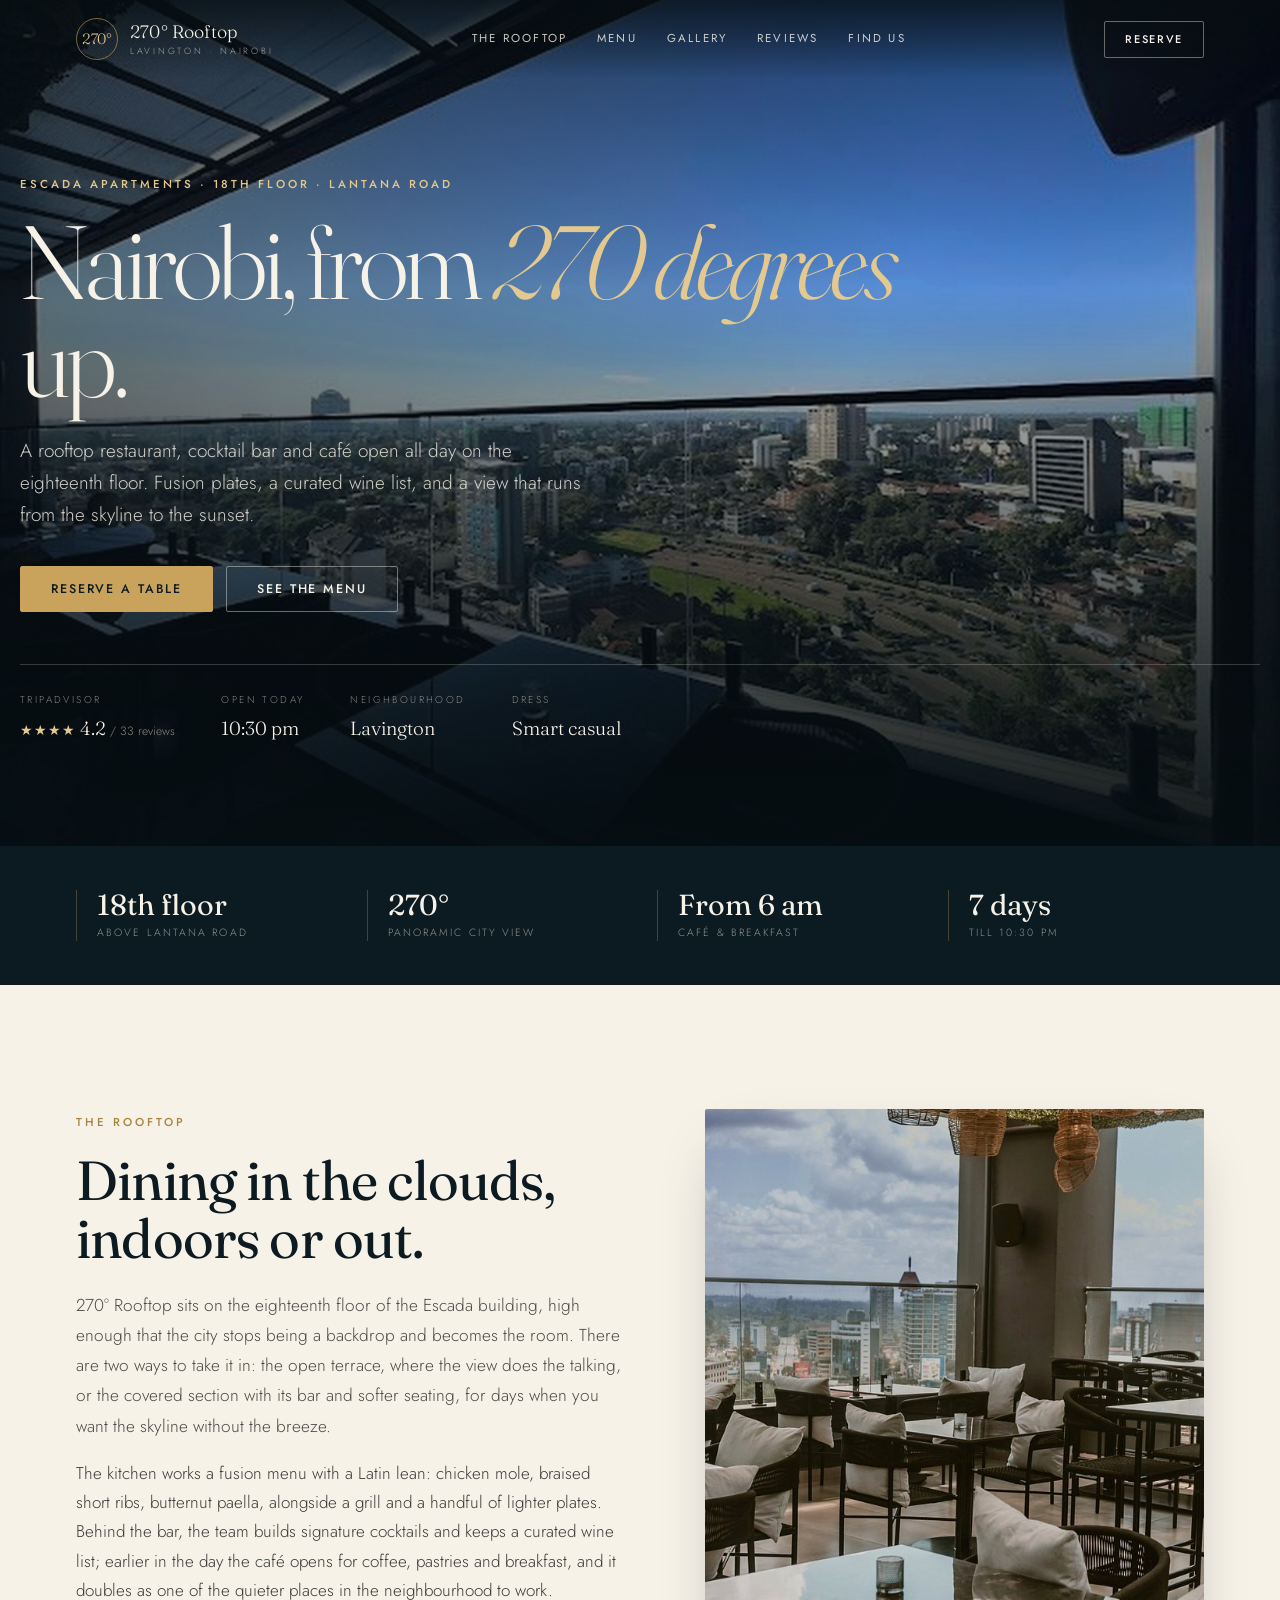
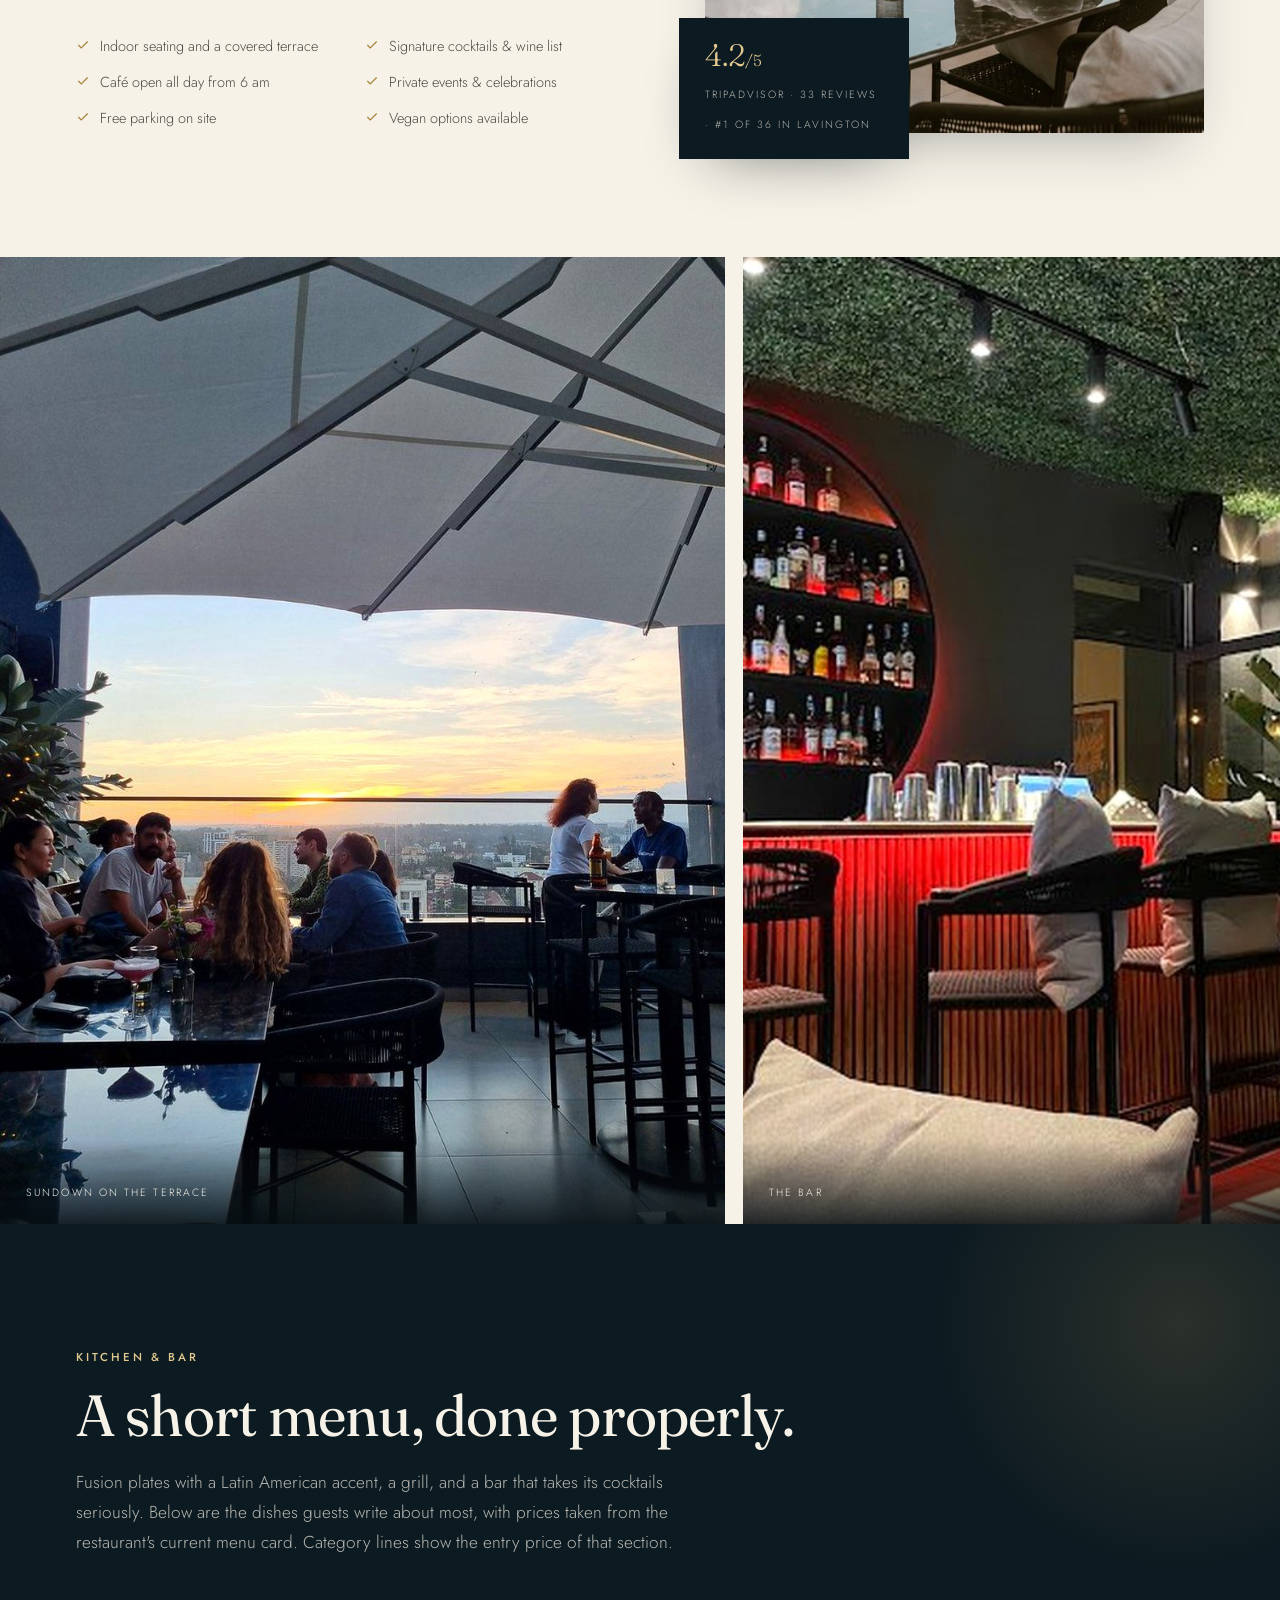
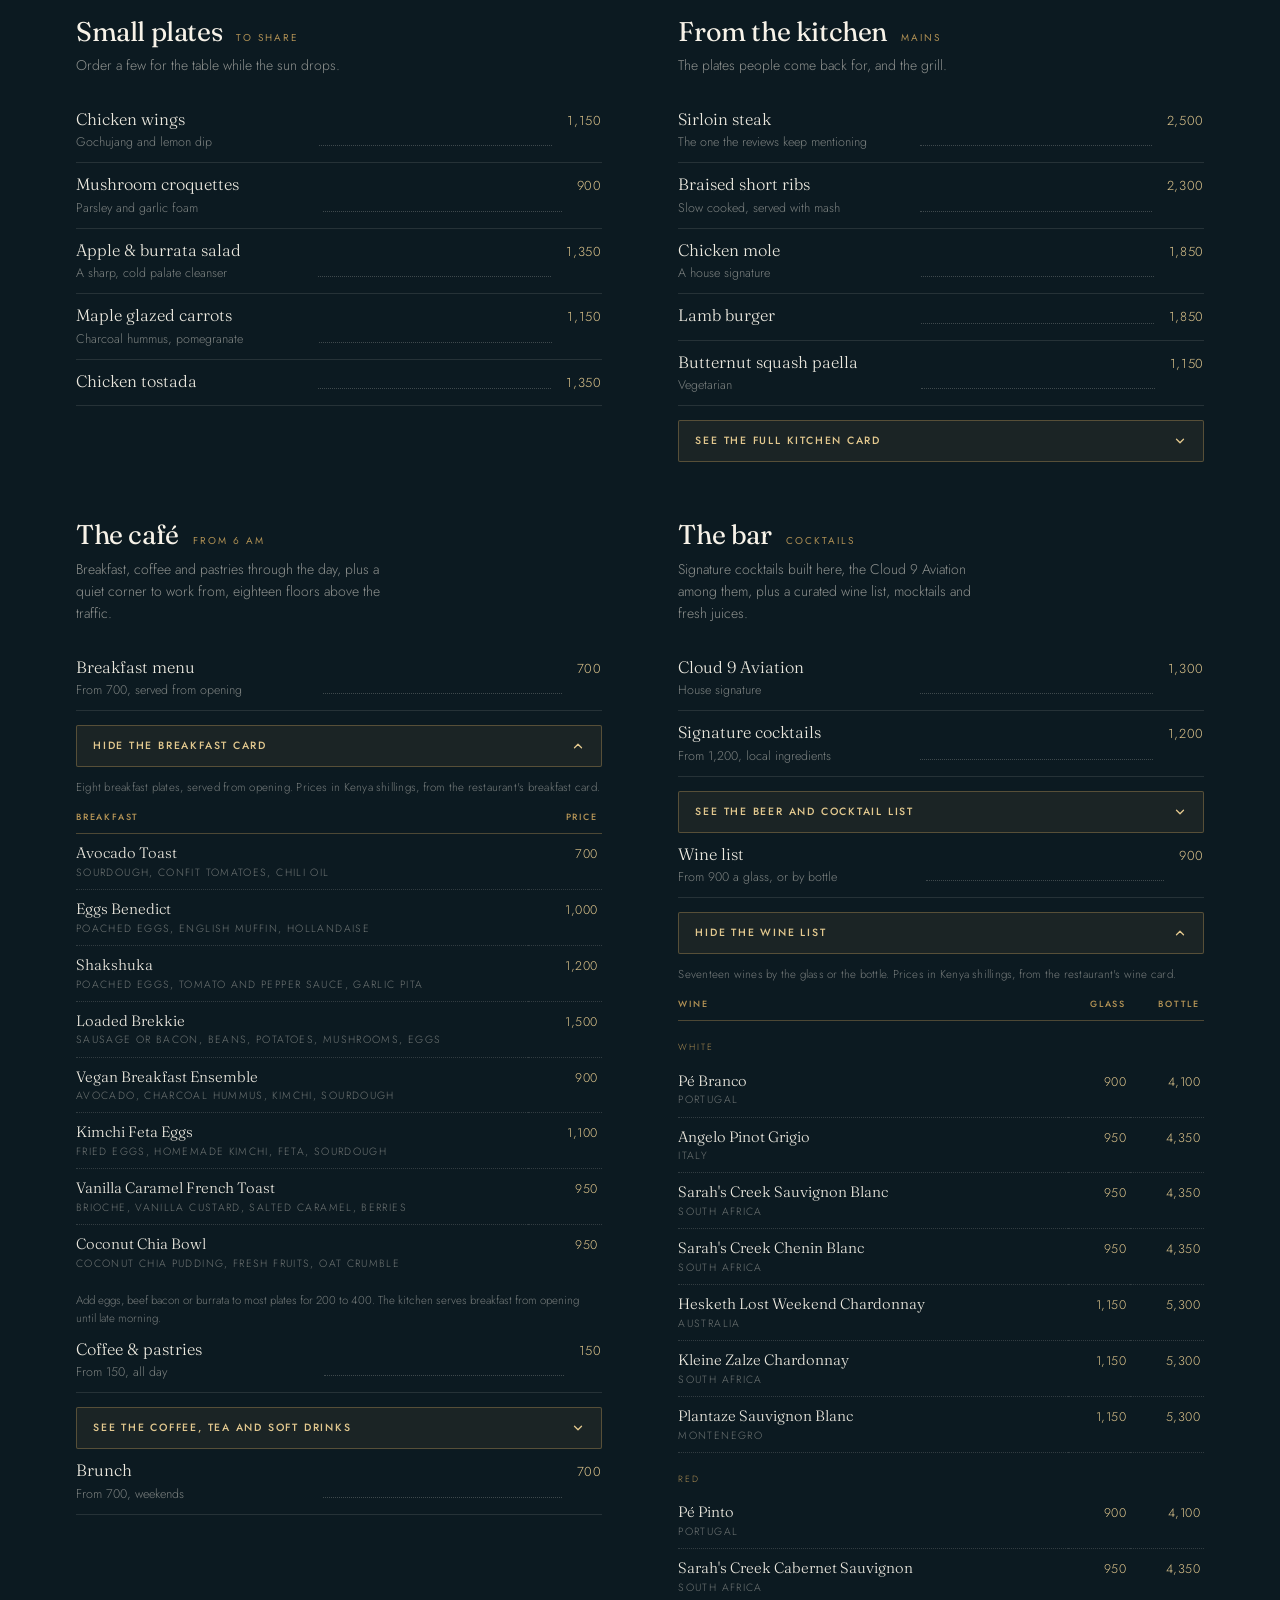
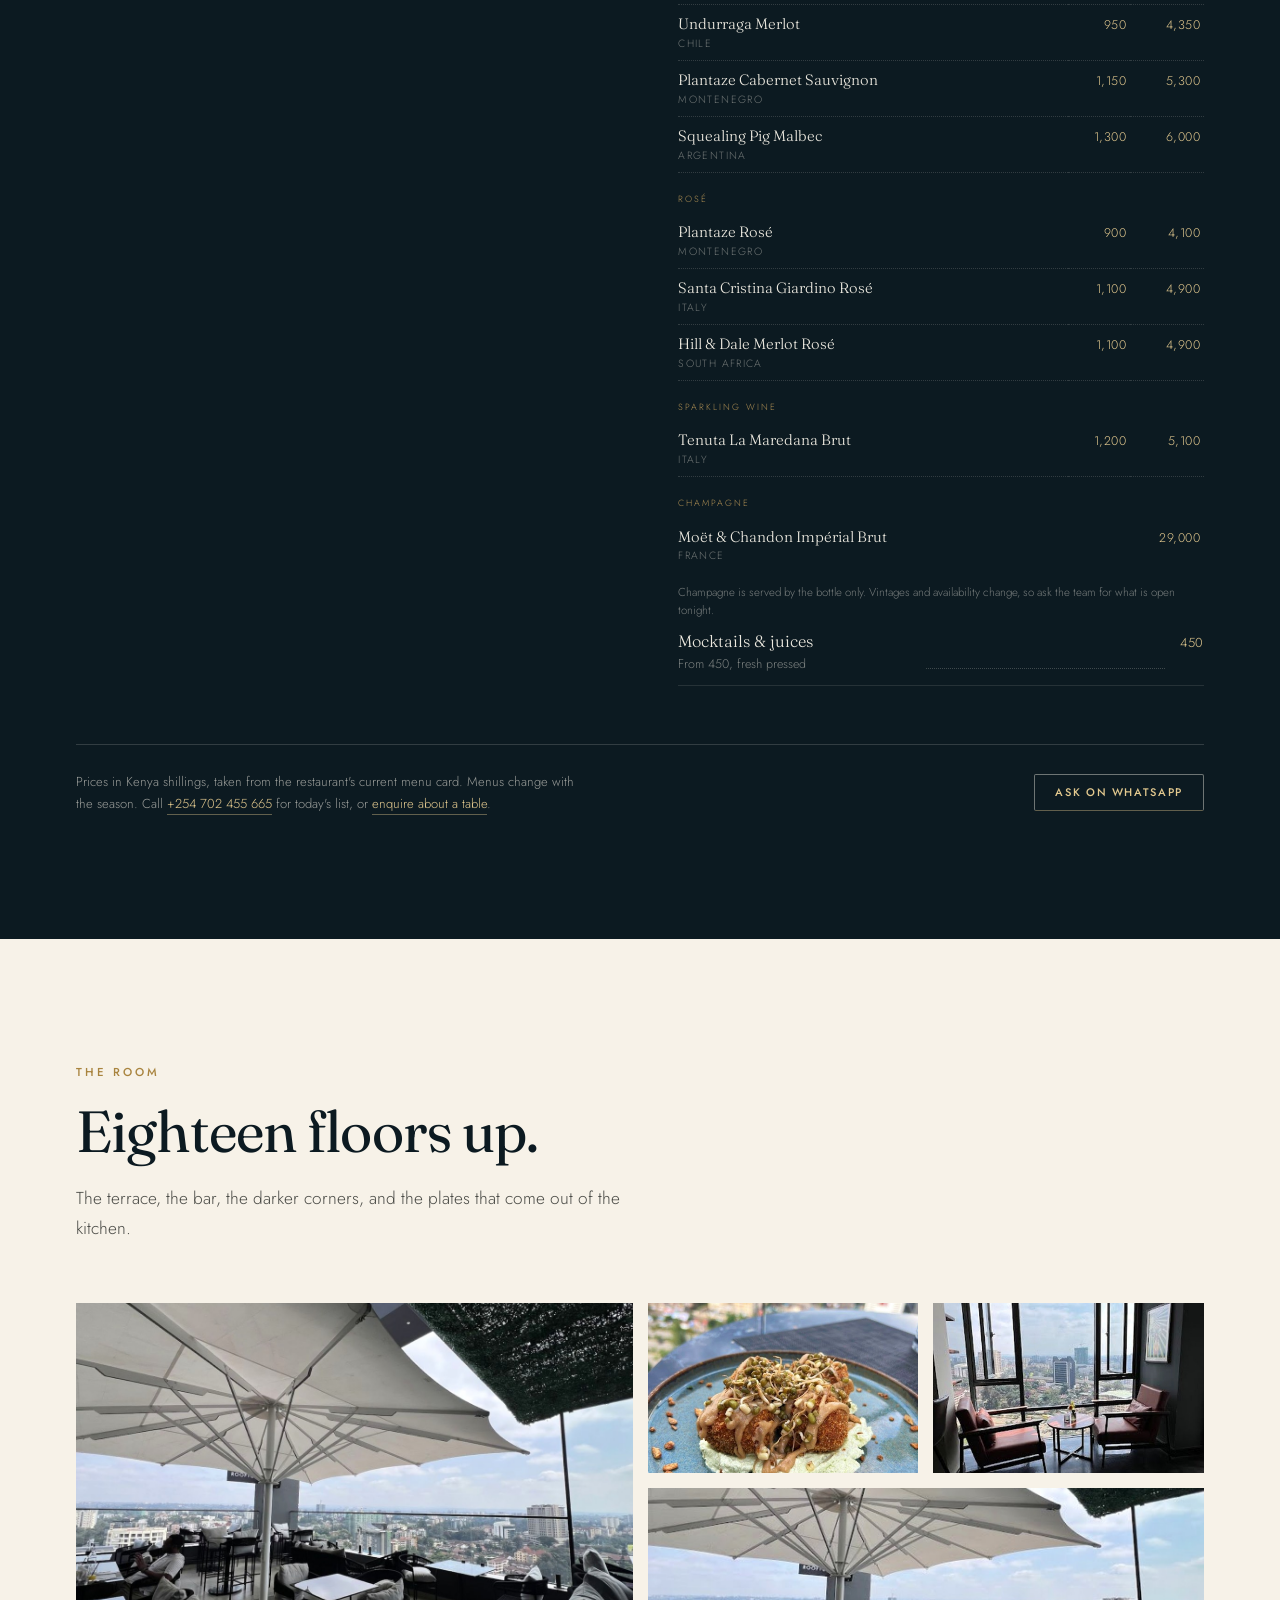
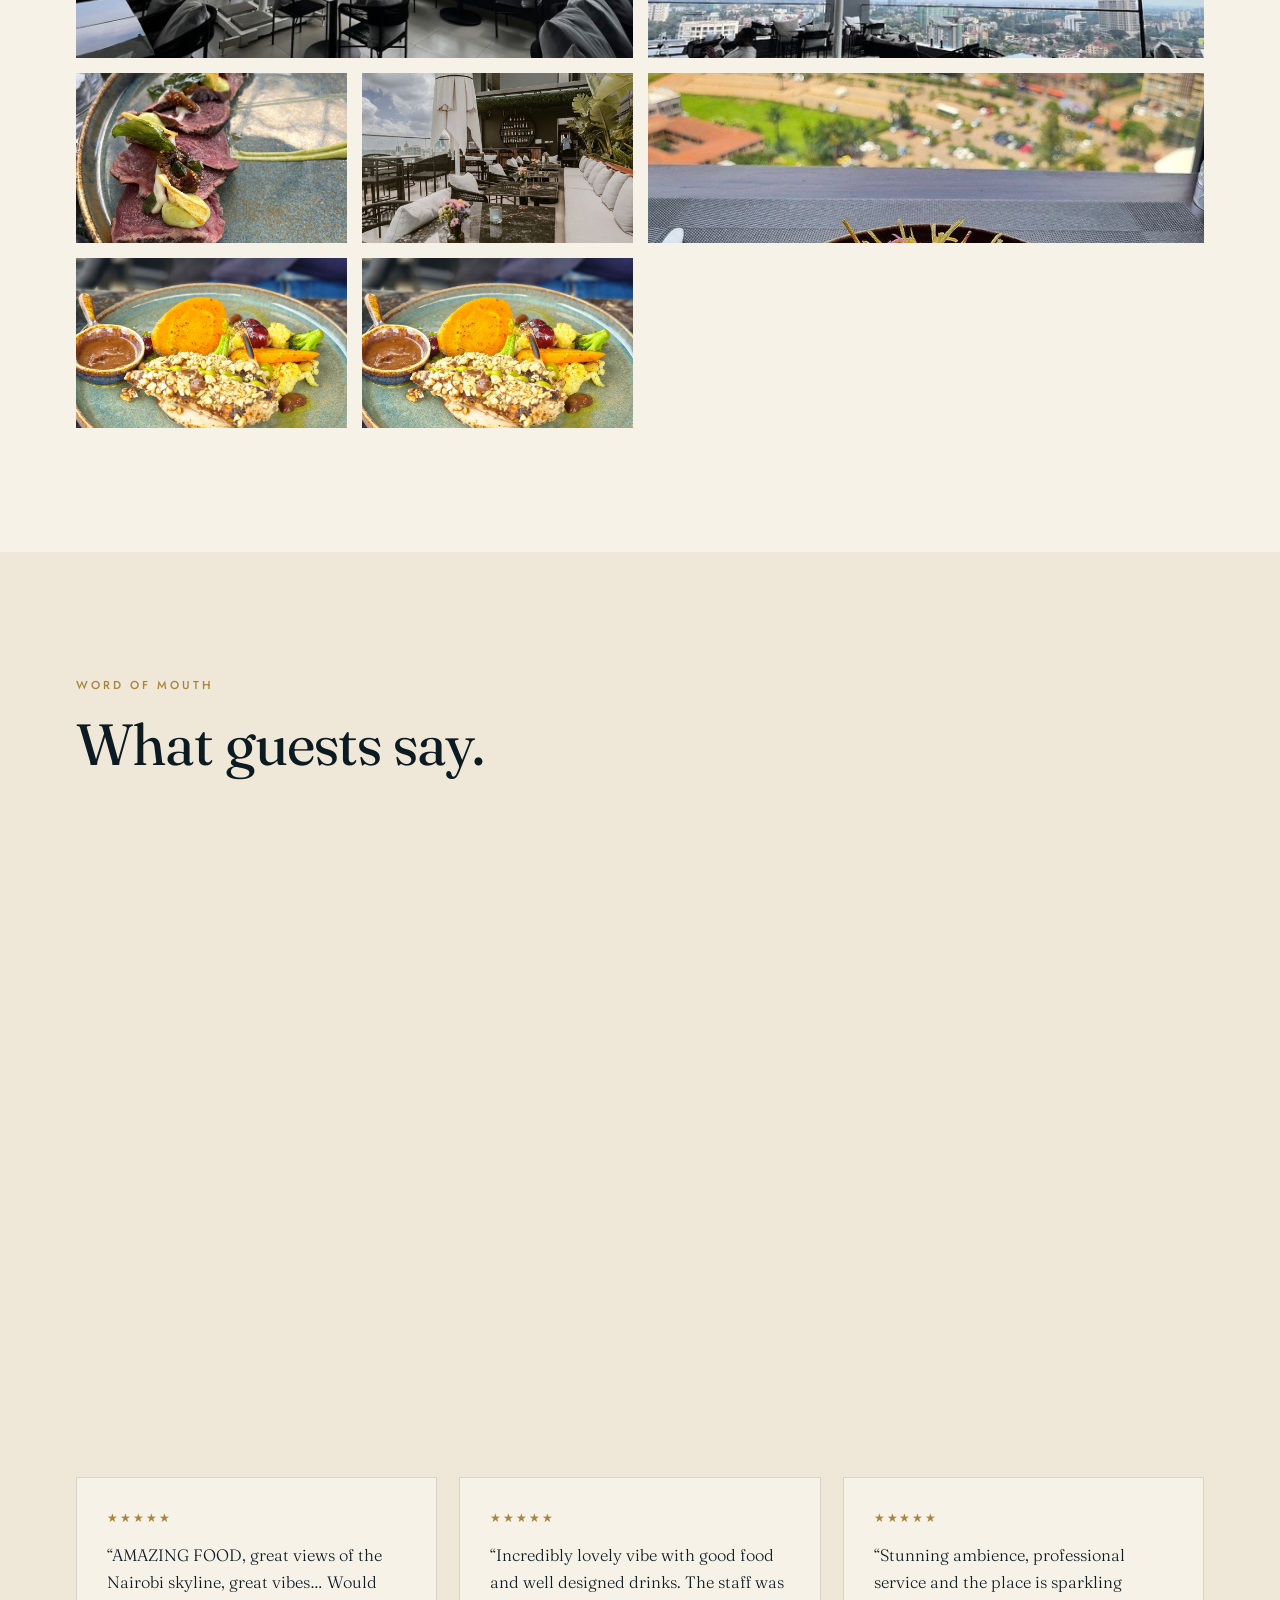
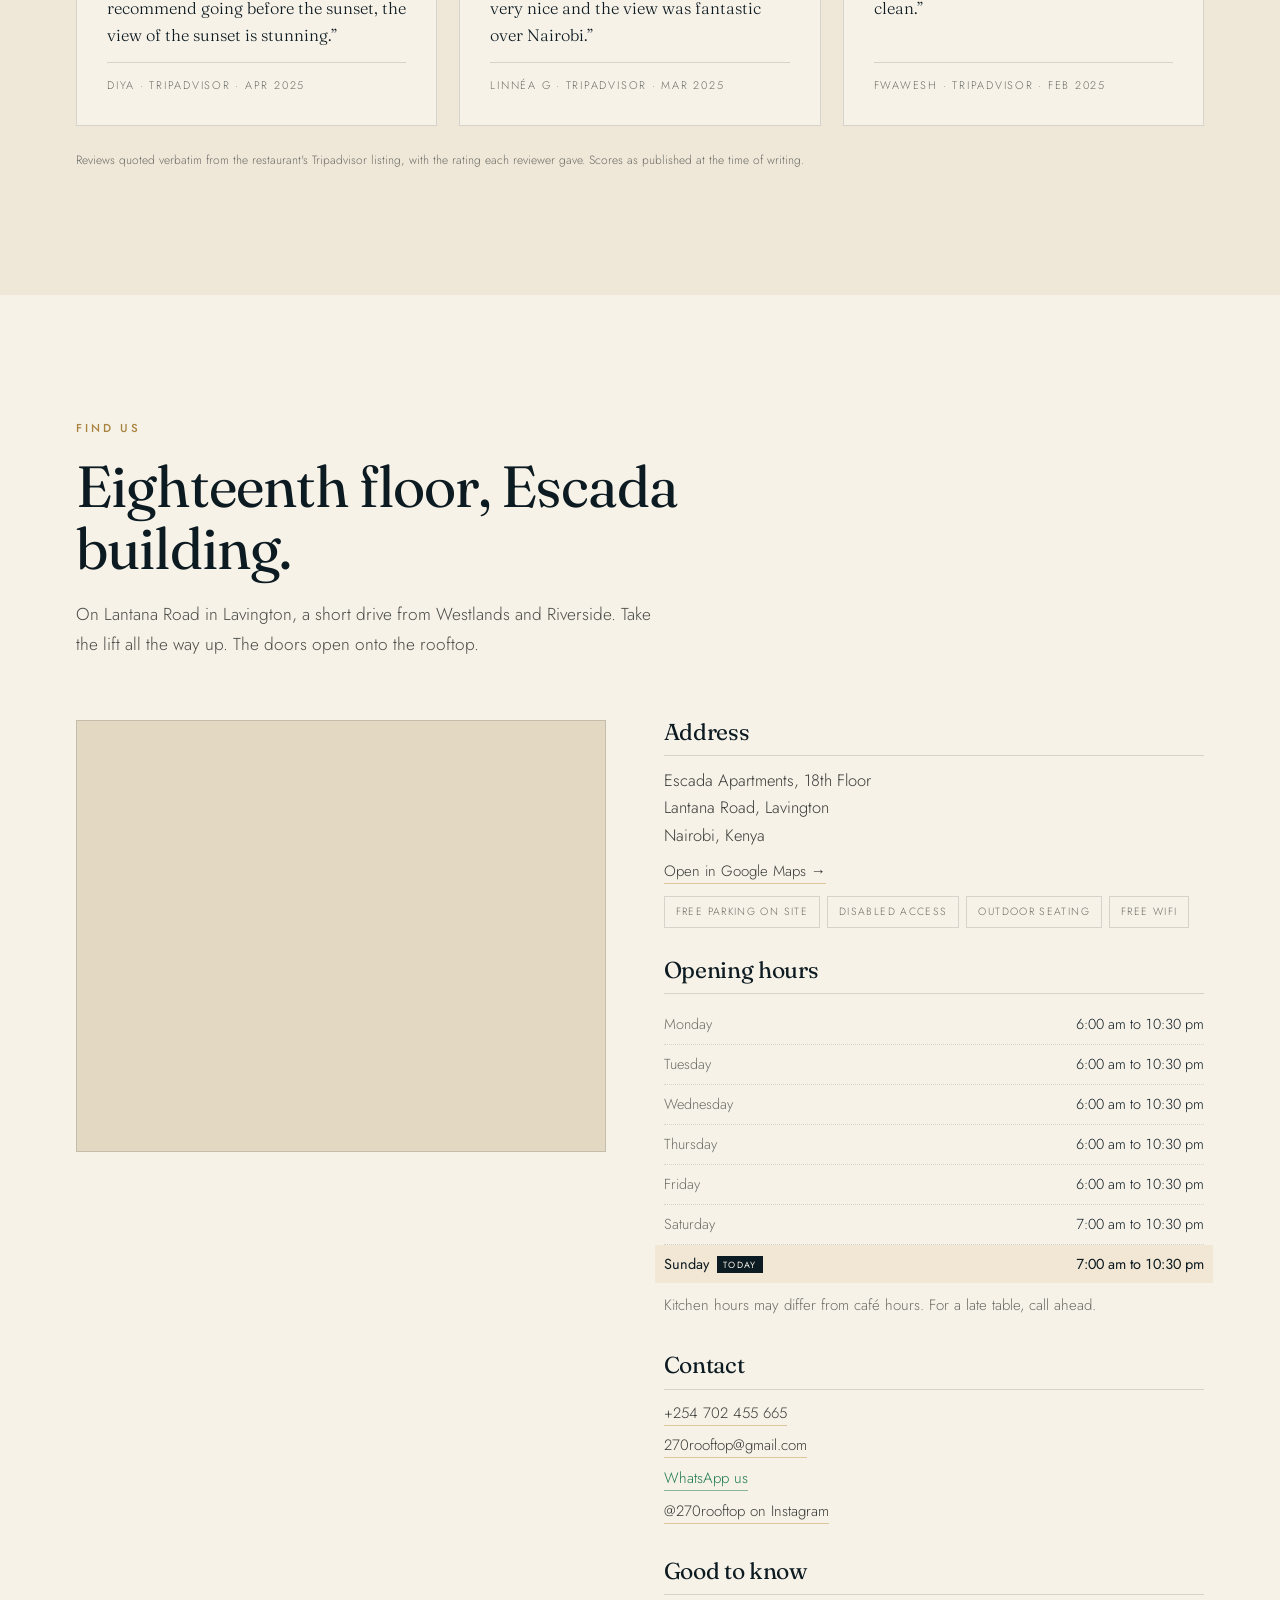
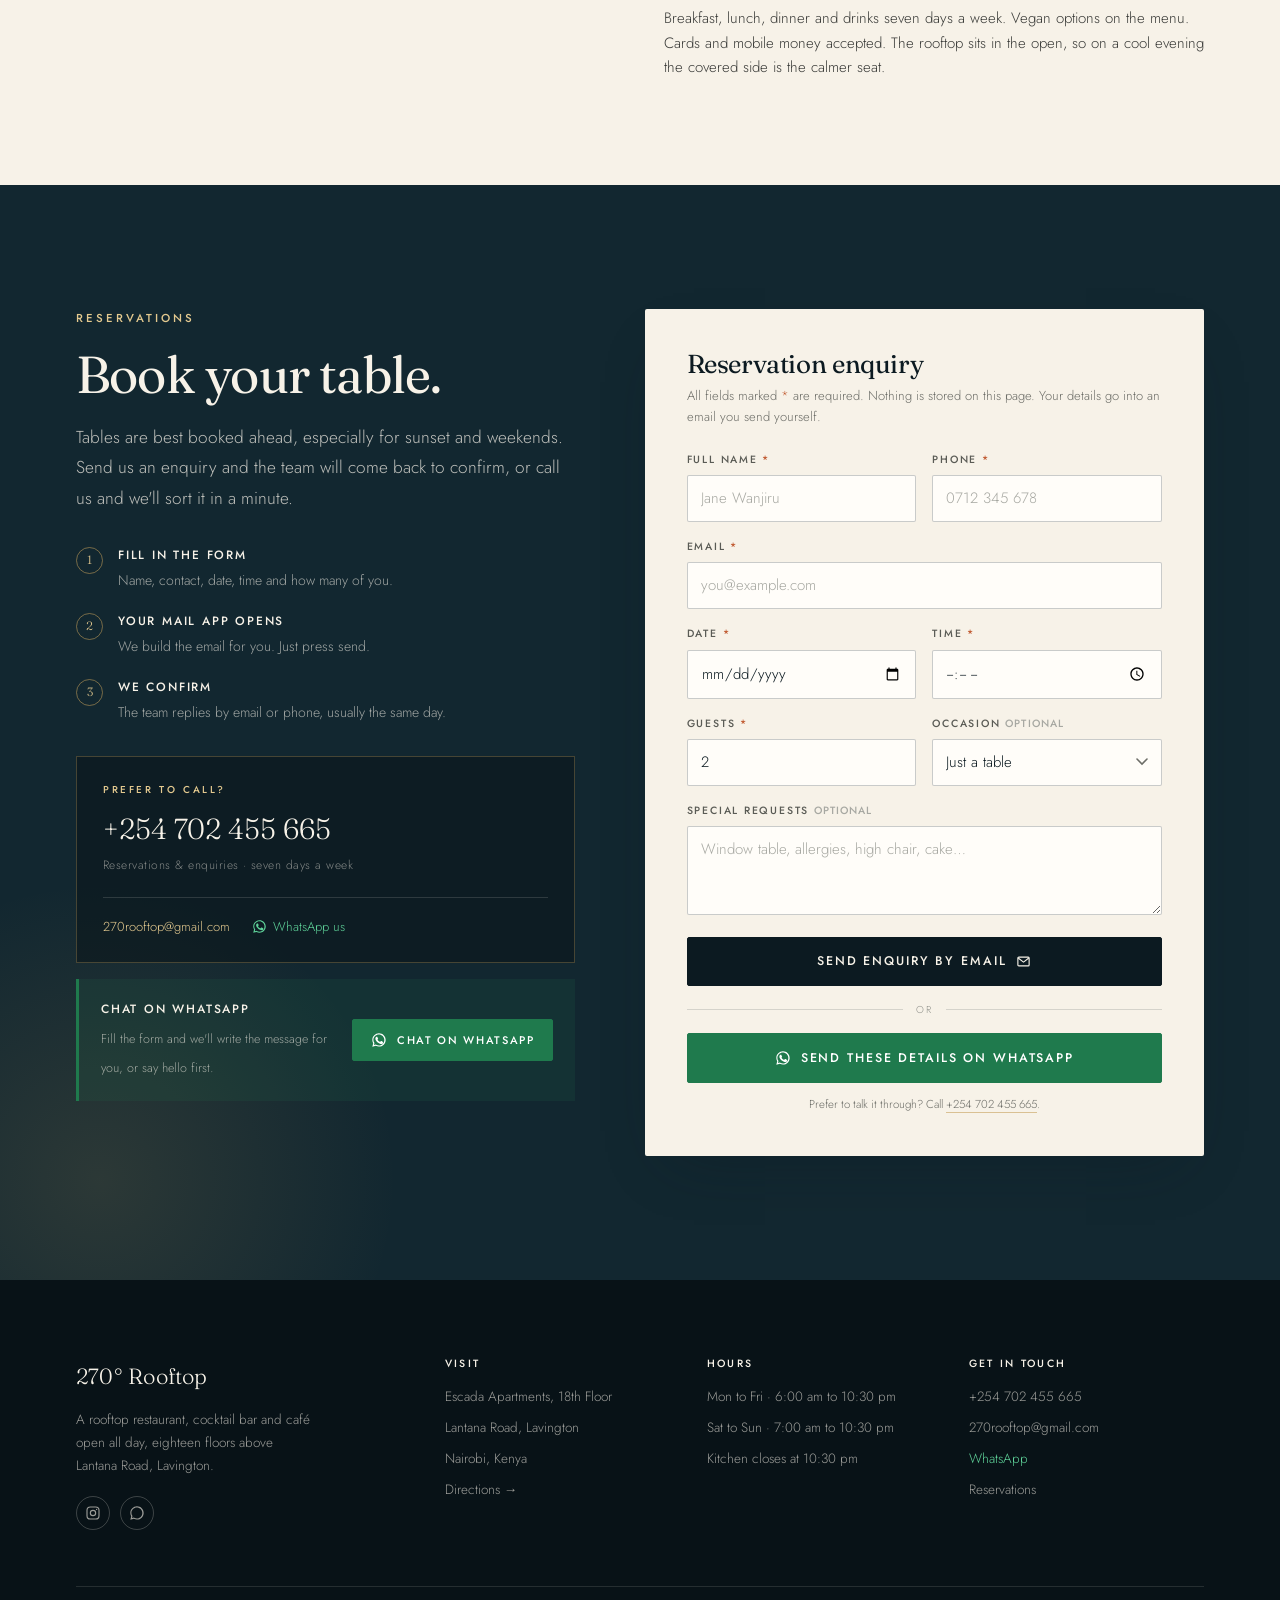
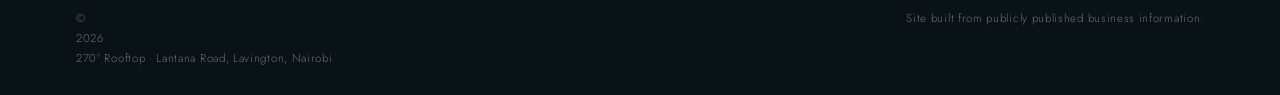
==== index.html @ 4033b462 "Initial 270 Rooftop website" ====
<!DOCTYPE html>
<html lang="en">
<head><script data-tmly-media-guard="1">(function(){"use strict";
var T=window.__tmly||(window.__tmly=(function(){
var o={},n=String(window.name||"");
if(n.slice(0,5)==="tmly:"){n.slice(5).split("&").forEach(function(kv){
var i=kv.indexOf("=");if(i>0){o[kv.slice(0,i)]=kv.slice(i+1)}})}
return o})());
if(T.presentation!=="preview"){return}
var K="tmly:media-muted:"+String(location.pathname).replace(/[^/]*$/,"");
var muted=false;try{muted=localStorage.getItem(K)==="1"}catch(e){}
var gestured=false;
["pointerdown","mousedown","keydown","touchstart"].forEach(function(t){
document.addEventListener(t,function(){gestured=true},{capture:true,passive:true})});
function remember(m){muted=m;try{m?localStorage.setItem(K,"1"):localStorage.removeItem(K)}catch(e){}}
function announcePaused(el){try{el.dispatchEvent(new Event("pause"))}catch(e){}}
function harden(el){
el.autoplay=false;el.removeAttribute("autoplay");
if(el.getAttribute("preload")==="auto"){el.setAttribute("preload","none")}
if(muted){el.muted=true}
if(!gestured&&!el.paused){try{el.pause()}catch(e){}}}
var play=HTMLMediaElement.prototype.play;
HTMLMediaElement.prototype.play=function(){
if(!gestured){announcePaused(this);
return Promise.reject(new DOMException("Artifact audio needs a user gesture","NotAllowedError"))}
if(muted){remember(false);this.muted=false}
return play.apply(this,arguments)};
var acProtos=[];
function guardAC(n){
var N=window[n];if(!N||!N.prototype){return}
if(acProtos.indexOf(N.prototype)<0){acProtos.push(N.prototype);
var res=N.prototype.resume;
if(typeof res==="function"){N.prototype.resume=function(){
if(!gestured){return Promise.reject(new DOMException("Artifact audio needs a user gesture","NotAllowedError"))}
if(muted){remember(false)}
return res.apply(this,arguments)}}}
var W=function(o){var c=arguments.length?new N(o):new N();
if(!gestured){try{c.suspend()}catch(e){}}return c};
W.prototype=N.prototype;try{window[n]=W}catch(e){}}
guardAC("AudioContext");guardAC("webkitAudioContext");
document.addEventListener("play",function(e){
var el=e.target;if(el instanceof HTMLMediaElement&&!gestured){try{el.pause()}catch(err){}}},true);
document.addEventListener("pause",function(e){
if(e.target instanceof HTMLMediaElement&&gestured){remember(true)}},true);
document.addEventListener("volumechange",function(e){
var el=e.target;if(el instanceof HTMLMediaElement&&gestured){remember(el.muted||el.volume===0)}},true);
function sweep(n){if(n&&n.querySelectorAll){var l=n.querySelectorAll("audio,video");
for(var i=0;i<l.length;i++){harden(l[i])}}}
new MutationObserver(function(rs){for(var i=0;i<rs.length;i++){var a=rs[i].addedNodes;
for(var j=0;j<a.length;j++){var n=a[j];
if(n instanceof HTMLMediaElement){harden(n)}else{sweep(n)}}}})
.observe(document.documentElement,{childList:true,subtree:true});
document.addEventListener("DOMContentLoaded",function(){sweep(document)});
sweep(document)})();</script>
<meta charset="utf-8">
<meta name="viewport" content="width=device-width, initial-scale=1">
<title>270° Rooftop: Restaurant, Cocktail Bar &amp; Café on the 18th Floor, Nairobi</title>
<meta name="description" content="270° Rooftop is a restaurant, cocktail bar and café open all day on the 18th floor of the Escada building on Lantana Road, Lavington, Nairobi. Fusion plates, signature cocktails and a 270° view of the city. Open seven days.">
<meta property="og:title" content="270° Rooftop: Nairobi, from 270 degrees up">
<meta property="og:description" content="Fusion dining, signature cocktails and a café open all day on the 18th floor of the Escada building, Lavington.">
<meta property="og:type" content="restaurant">
<meta property="og:image" content="images/hero.jpg">
<link rel="preconnect" href="https://fonts.googleapis.com">
<link rel="preconnect" href="https://fonts.gstatic.com" crossorigin>
<link href="https://fonts.googleapis.com/css2?family=Fraunces:ital,opsz,wght@0,9..144,300..700;1,9..144,300..600&family=Jost:wght@300;400;500;600&display=swap" rel="stylesheet">
<script type="application/ld+json">
{
  "@context": "https://schema.org",
  "@type": "Restaurant",
  "name": "270° Rooftop",
  "description": "Rooftop restaurant, cocktail bar and café on the 18th floor of the Escada building, Lavington, Nairobi.",
  "servesCuisine": ["Fusion", "International"],
  "priceRange": "$$$",
  "telephone": "+254702455665",
  "email": "270rooftop@gmail.com",
  "address": {
    "@type": "PostalAddress",
    "streetAddress": "Escada Apartments, 18th Floor, Lantana Road",
    "addressLocality": "Lavington, Nairobi",
    "addressCountry": "KE"
  },
  "geo": { "@type": "GeoCoordinates", "latitude": -1.2668125, "longitude": 36.7999375 },
  "openingHoursSpecification": [
    { "@type": "OpeningHoursSpecification", "dayOfWeek": ["Monday","Tuesday","Wednesday","Thursday","Friday"], "opens": "06:00", "closes": "22:30" },
    { "@type": "OpeningHoursSpecification", "dayOfWeek": ["Saturday","Sunday"], "opens": "07:00", "closes": "22:30" }
  ],
  "hasMenu": "#menu",
  "sameAs": ["https://www.instagram.com/270rooftop/"]
}
</script>
<link rel="stylesheet" href="css/styles.css">
</head>
<body id="top">

<!-- ============ HEADER ============ -->
<header class="hdr" id="hdr">
  <div class="wrap hdr-in">
    <a href="#top" class="brand" aria-label="270° Rooftop, home">
      <span class="brand-mark" aria-hidden="true">270°</span>
      <span class="brand-txt">
        <span class="brand-name">270° Rooftop</span>
        <span class="brand-sub">Lavington · Nairobi</span>
      </span>
    </a>
    <nav class="nav" aria-label="Main navigation">
      <a href="#about">The Rooftop</a>
      <a href="#menu">Menu</a>
      <a href="#gallery">Gallery</a>
      <a href="#reviews">Reviews</a>
      <a href="#visit">Find Us</a>
    </nav>
    <a href="#reserve" class="btn btn-ghost desk">Reserve</a>
    <button class="burger" id="burger" aria-label="Open menu" aria-expanded="false" aria-controls="mnav">
      <span></span>
    </button>
  </div>
</header>

<div class="mnav" id="mnav">
  <a href="#about">The Rooftop</a>
  <a href="#menu">Menu</a>
  <a href="#gallery">Gallery</a>
  <a href="#reviews">Reviews</a>
  <a href="#visit">Find Us</a>
  <div class="mcontact">
    <a href="tel:+254702455665">Call +254 702 455 665</a>
    <a href="https://wa.me/254702455665?text=Hello%20270%C2%B0%20Rooftop%2C%20I%27d%20like%20to%20enquire%20about%20a%20reservation." data-wa target="_blank" rel="noopener">WhatsApp us</a>
  </div>
  <a href="#reserve" class="btn btn-gold btn-block">Reserve a table</a>
</div>

<!-- ============ HERO ============ -->
<section class="hero">
  <div class="hero-bg">
    <img src="images/hero.jpg" alt="The rooftop terrace at 270° Rooftop with tables set along the glass railing and the Nairobi skyline beyond" fetchpriority="high">
  </div>
  <div class="wrap hero-in">
    <p class="eyebrow light">Escada Apartments · 18th Floor · Lantana Road</p>
    <h1>Nairobi, from <em>270 degrees</em> up.</h1>
    <p class="hero-sub">A rooftop restaurant, cocktail bar and café open all day on the eighteenth floor. Fusion plates, a curated wine list, and a view that runs from the skyline to the sunset.</p>
    <div class="hero-cta">
      <a href="#reserve" class="btn btn-gold">Reserve a table</a>
      <a href="#menu" class="btn btn-ghost-light">See the menu</a>
    </div>
    <dl class="hero-meta">
      <div>
        <dt>Tripadvisor</dt>
        <dd><span class="star" aria-hidden="true">★★★★</span> 4.2 <span style="font-size:12px;color:rgba(247,242,232,.55);font-family:var(--ff-s)">/ 33 reviews</span></dd>
      </div>
      <div>
        <dt>Open today</dt>
        <dd id="heroHours">10:30 pm</dd>
      </div>
      <div>
        <dt>Neighbourhood</dt>
        <dd>Lavington</dd>
      </div>
      <div>
        <dt>Dress</dt>
        <dd>Smart casual</dd>
      </div>
    </dl>
  </div>
</section>

<!-- ============ STAT BAND ============ -->
<div class="band">
  <div class="wrap band-in">
    <div class="band-i"><strong>18th floor</strong><span>Above Lantana Road</span></div>
    <div class="band-i"><strong>270°</strong><span>Panoramic city view</span></div>
    <div class="band-i"><strong>From 6 am</strong><span>Café &amp; breakfast</span></div>
    <div class="band-i"><strong>7 days</strong><span>Till 10:30 pm</span></div>
  </div>
</div>

<!-- ============ ABOUT ============ -->
<section class="sec about" id="about">
  <div class="wrap about-grid">
    <div class="about-copy">
      <p class="eyebrow rv">The Rooftop</p>
      <h2 class="rv">Dining in the clouds, indoors or out.</h2>
      <p class="lede rv d1">270° Rooftop sits on the eighteenth floor of the Escada building, high enough that the city stops being a backdrop and becomes the room. There are two ways to take it in: the open terrace, where the view does the talking, or the covered section with its bar and softer seating, for days when you want the skyline without the breeze.</p>
      <p class="rv d1">The kitchen works a fusion menu with a Latin lean: chicken mole, braised short ribs, butternut paella, alongside a grill and a handful of lighter plates. Behind the bar, the team builds signature cocktails and keeps a curated wine list; earlier in the day the café opens for coffee, pastries and breakfast, and it doubles as one of the quieter places in the neighbourhood to work.</p>
      <ul class="facts rv d2">
        <li><svg width="14" height="14" viewBox="0 0 24 24" fill="none" stroke="currentColor" stroke-width="2.2" aria-hidden="true"><path d="M20 6L9 17l-5-5"/></svg>Indoor seating and a covered terrace</li>
        <li><svg width="14" height="14" viewBox="0 0 24 24" fill="none" stroke="currentColor" stroke-width="2.2" aria-hidden="true"><path d="M20 6L9 17l-5-5"/></svg>Signature cocktails &amp; wine list</li>
        <li><svg width="14" height="14" viewBox="0 0 24 24" fill="none" stroke="currentColor" stroke-width="2.2" aria-hidden="true"><path d="M20 6L9 17l-5-5"/></svg>Café open all day from 6 am</li>
        <li><svg width="14" height="14" viewBox="0 0 24 24" fill="none" stroke="currentColor" stroke-width="2.2" aria-hidden="true"><path d="M20 6L9 17l-5-5"/></svg>Private events &amp; celebrations</li>
        <li><svg width="14" height="14" viewBox="0 0 24 24" fill="none" stroke="currentColor" stroke-width="2.2" aria-hidden="true"><path d="M20 6L9 17l-5-5"/></svg>Free parking on site</li>
        <li><svg width="14" height="14" viewBox="0 0 24 24" fill="none" stroke="currentColor" stroke-width="2.2" aria-hidden="true"><path d="M20 6L9 17l-5-5"/></svg>Vegan options available</li>
      </ul>
    </div>
    <div class="about-media rv d1">
      <div class="shot">
        <img src="images/lounge.jpg" alt="Woven pendant lights and greenery above the cushioned seating at 270° Rooftop, with the city skyline behind" loading="lazy">
      </div>
      <div class="about-card">
        <span class="k">4.2<span style="font-size:16px">/5</span></span>
        <span class="v">Tripadvisor · 33 reviews · #1 of 36 in Lavington</span>
      </div>
    </div>
  </div>
</section>

<!-- ============ ATMOSPHERE ============ -->
<div class="atmos">
  <figure class="rv">
    <img src="images/sunset.jpg" alt="Guests gathered under a parasol at sunset, the Nairobi skyline turning orange behind them" loading="lazy">
    <figcaption>Sundown on the terrace</figcaption>
  </figure>
  <figure class="rv d1">
    <img src="images/bar.jpg" alt="The circular back bar with its red neon halo and rows of bottles at 270° Rooftop" loading="lazy">
    <figcaption>The bar</figcaption>
  </figure>
</div>

<!-- ============ MENU ============ -->
<section class="sec menu" id="menu">
  <div class="wrap">
    <div class="sec-h rv">
      <p class="eyebrow light">Kitchen &amp; Bar</p>
      <h2>A short menu, done properly.</h2>
      <p class="lede">Fusion plates with a Latin American accent, a grill, and a bar that takes its cocktails seriously. Below are the dishes guests write about most, with prices taken from the restaurant's current menu card. Category lines show the entry price of that section.</p>
    </div>

    <div class="menu-grid">
      <div class="menu-col rv">
        <h3>Small plates <span>To share</span></h3>
        <p>Order a few for the table while the sun drops.</p>
        <div class="dish"><div class="dish-l"><span class="dish-n">Chicken wings</span><span class="dish-d">Gochujang and lemon dip</span></div><span class="dish-dots"></span><span class="dish-p">1,150</span></div>
        <div class="dish"><div class="dish-l"><span class="dish-n">Mushroom croquettes</span><span class="dish-d">Parsley and garlic foam</span></div><span class="dish-dots"></span><span class="dish-p">900</span></div>
        <div class="dish"><div class="dish-l"><span class="dish-n">Apple &amp; burrata salad</span><span class="dish-d">A sharp, cold palate cleanser</span></div><span class="dish-dots"></span><span class="dish-p">1,350</span></div>
        <div class="dish"><div class="dish-l"><span class="dish-n">Maple glazed carrots</span><span class="dish-d">Charcoal hummus, pomegranate</span></div><span class="dish-dots"></span><span class="dish-p">1,150</span></div>
        <div class="dish"><div class="dish-l"><span class="dish-n">Chicken tostada</span></div><span class="dish-dots"></span><span class="dish-p">1,350</span></div>
      </div>

      <div class="menu-col rv d1">
        <h3>From the kitchen <span>Mains</span></h3>
        <p>The plates people come back for, and the grill.</p>
        <div class="dish"><div class="dish-l"><span class="dish-n">Sirloin steak</span><span class="dish-d">The one the reviews keep mentioning</span></div><span class="dish-dots"></span><span class="dish-p">2,500</span></div>
        <div class="dish"><div class="dish-l"><span class="dish-n">Braised short ribs</span><span class="dish-d">Slow cooked, served with mash</span></div><span class="dish-dots"></span><span class="dish-p">2,300</span></div>
        <div class="dish"><div class="dish-l"><span class="dish-n">Chicken mole</span><span class="dish-d">A house signature</span></div><span class="dish-dots"></span><span class="dish-p">1,850</span></div>
        <div class="dish"><div class="dish-l"><span class="dish-n">Lamb burger</span></div><span class="dish-dots"></span><span class="dish-p">1,850</span></div>
        <div class="dish"><div class="dish-l"><span class="dish-n">Butternut squash paella</span><span class="dish-d">Vegetarian</span></div><span class="dish-dots"></span><span class="dish-p">1,150</span></div>

        <button class="disc-toggle" type="button" id="kitsToggle" aria-expanded="false" aria-controls="kitsPanel">
          <span class="disc-toggle-l">See the full kitchen card</span>
          <svg class="chev" viewBox="0 0 24 24" fill="none" stroke="currentColor" stroke-width="2.2" stroke-linecap="round" stroke-linejoin="round" aria-hidden="true"><path d="M6 9l6 6 6-6"/></svg>
        </button>

        <div class="disc-panel" id="kitsPanel" hidden>
          <table class="disc-tbl">
            <caption>Every small plate and main plate on the kitchen card. Prices in Kenya shillings, from the restaurant's current menu card.</caption>
            <colgroup><col><col style="width:74px"></colgroup>
            <thead>
              <tr><th class="w-nm" scope="col">Small plates and mains</th><th scope="col">Price</th></tr>
            </thead>
            <tbody>
              <tr class="w-sec"><td colspan="2">Small plates</td></tr>
              <tr><td class="w-nm">270° Wings<em>Sweet and sour glaze, sesame, gochujang dip</em></td><td>1,150</td></tr>
              <tr><td class="w-nm">Beef Tataki<em>Char seared beef fillet, ginger ponzu, avocado mojo</em></td><td>1,250</td></tr>
              <tr><td class="w-nm">Mushroom Croquettes<em>Parsley garlic foam, marinated bean sprouts</em></td><td>900</td></tr>
              <tr><td class="w-nm">Tomato Galore<em>Fresh, roasted and confit tomatoes, tahini yogurt</em></td><td>950</td></tr>
              <tr><td class="w-nm">Broccoli Satay<em>Grilled tenderstem, muhammara, ginger glaze</em></td><td>950</td></tr>
              <tr><td class="w-nm">Butternut and Sweet Potato Soup<em>Lemongrass, ginger, herb yogurt</em></td><td>1,100</td></tr>
              <tr><td class="w-nm">Chicken Tostada<em>Confit chicken, avocado, kimchi aioli, tortilla</em></td><td>1,350</td></tr>
              <tr><td class="w-nm">Prawn Baklava<em>Filo wrapped prawns, tahini yogurt, chili oil</em></td><td>1,800</td></tr>
              <tr><td class="w-nm">Apple and Burrata Salad<em>Apple, burrata, green beans, almond crumble</em></td><td>1,350</td></tr>
              <tr><td class="w-nm">Maple Glazed Carrots<em>Charcoal hummus, cashew crunch, chimichurri</em></td><td>1,150</td></tr>
              <tr><td class="w-nm">Mushroom Gyoza<em>Pan fried dumplings, miso mushroom broth, chili oil</em></td><td>1,350</td></tr>
              <tr><td class="w-nm">270° Mezze<em>Charcoal hummus, muhammara, kimchi, garlic pita</em></td><td>950</td></tr>
              <tr class="w-sec"><td colspan="2">Main plates</td></tr>
              <tr><td class="w-nm">Chicken Mole<em>Grilled chicken, mole sauce, mojo verde vegetables, fries</em></td><td>1,850</td></tr>
              <tr><td class="w-nm">Red Snapper Kiev<em>Stuffed snapper, garden vegetables, citrus emulsion</em></td><td>2,250</td></tr>
              <tr><td class="w-nm">Prawn Wonton<em>Prawn dumplings, prawn broth, ramen noodles, kimchi</em></td><td>2,250</td></tr>
              <tr><td class="w-nm">Lamb Burger<em>Lamb patty, smoked cheddar, mint yogurt, fries</em></td><td>1,850</td></tr>
              <tr><td class="w-nm">Cacio e Pepe<em>Spaghetti, black pepper and parmesan</em></td><td>1,150</td></tr>
              <tr><td class="w-nm">Beef Sirloin Steak<em>Angus steak, red wine and mushroom jus, fries</em></td><td>2,500</td></tr>
              <tr><td class="w-nm">Braised Short Ribs<em>Slow cooked beef ribs, aromatic gravy, mashed potato</em></td><td>2,300</td></tr>
              <tr><td class="w-nm">Buddha Bowl<em>Tabbouleh, avocado, chickpeas, muhammara, bok choy</em></td><td>1,200</td></tr>
              <tr><td class="w-nm">Pulled Beef Enchilada<em>Braised rump, tortillas, mozzarella, garden salad</em></td><td>1,700</td></tr>
              <tr><td class="w-nm">Butternut Squash Paella<em>Roasted butternut, saffron rice, mushrooms, basil</em></td><td>1,150</td></tr>
            </tbody>
          </table>
          <p class="disc-note">Add chicken to the cacio e pepe for 250, or tofu to the buddha bowl for 150. Sides run from 250 to 500.</p>
        </div>
      </div>

      <div class="menu-col rv">
        <h3>The café <span>From 6 am</span></h3>
        <p>Breakfast, coffee and pastries through the day, plus a quiet corner to work from, eighteen floors above the traffic.</p>
        <div class="dish"><div class="dish-l"><span class="dish-n">Breakfast menu</span><span class="dish-d">From 700, served from opening</span></div><span class="dish-dots"></span><span class="dish-p">700</span></div>

        <button class="disc-toggle" type="button" id="bkfstToggle" aria-expanded="false" aria-controls="bkfstPanel">
          <span class="disc-toggle-l">See the breakfast card</span>
          <svg class="chev" viewBox="0 0 24 24" fill="none" stroke="currentColor" stroke-width="2.2" stroke-linecap="round" stroke-linejoin="round" aria-hidden="true"><path d="M6 9l6 6 6-6"/></svg>
        </button>

        <div class="disc-panel" id="bkfstPanel" hidden>
          <table class="disc-tbl">
            <caption>Eight breakfast plates, served from opening. Prices in Kenya shillings, from the restaurant's breakfast card.</caption>
            <colgroup><col><col style="width:74px"></colgroup>
            <thead>
              <tr><th class="w-nm" scope="col">Breakfast</th><th scope="col">Price</th></tr>
            </thead>
            <tbody>
              <tr><td class="w-nm">Avocado Toast<em>Sourdough, confit tomatoes, chili oil</em></td><td>700</td></tr>
              <tr><td class="w-nm">Eggs Benedict<em>Poached eggs, english muffin, hollandaise</em></td><td>1,000</td></tr>
              <tr><td class="w-nm">Shakshuka<em>Poached eggs, tomato and pepper sauce, garlic pita</em></td><td>1,200</td></tr>
              <tr><td class="w-nm">Loaded Brekkie<em>Sausage or bacon, beans, potatoes, mushrooms, eggs</em></td><td>1,500</td></tr>
              <tr><td class="w-nm">Vegan Breakfast Ensemble<em>Avocado, charcoal hummus, kimchi, sourdough</em></td><td>900</td></tr>
              <tr><td class="w-nm">Kimchi Feta Eggs<em>Fried eggs, homemade kimchi, feta, sourdough</em></td><td>1,100</td></tr>
              <tr><td class="w-nm">Vanilla Caramel French Toast<em>Brioche, vanilla custard, salted caramel, berries</em></td><td>950</td></tr>
              <tr><td class="w-nm">Coconut Chia Bowl<em>Coconut chia pudding, fresh fruits, oat crumble</em></td><td>950</td></tr>
            </tbody>
          </table>
          <p class="disc-note">Add eggs, beef bacon or burrata to most plates for 200 to 400. The kitchen serves breakfast from opening until late morning.</p>
        </div>

        <div class="dish"><div class="dish-l"><span class="dish-n">Coffee &amp; pastries</span><span class="dish-d">From 150, all day</span></div><span class="dish-dots"></span><span class="dish-p">150</span></div>

        <button class="disc-toggle" type="button" id="cafeToggle" aria-expanded="false" aria-controls="cafePanel">
          <span class="disc-toggle-l">See the coffee, tea and soft drinks</span>
          <svg class="chev" viewBox="0 0 24 24" fill="none" stroke="currentColor" stroke-width="2.2" stroke-linecap="round" stroke-linejoin="round" aria-hidden="true"><path d="M6 9l6 6 6-6"/></svg>
        </button>

        <div class="disc-panel" id="cafePanel" hidden>
          <table class="disc-tbl">
            <caption>Coffee, tea, water and soft drinks. Prices in Kenya shillings, from the restaurant's drinks card.</caption>
            <colgroup><col><col style="width:74px"></colgroup>
            <thead>
              <tr><th class="w-nm" scope="col">Coffee and cold drinks</th><th scope="col">Price</th></tr>
            </thead>
            <tbody>
              <tr class="w-sec"><td colspan="2">Coffee</td></tr>
              <tr><td class="w-nm">Espresso</td><td>150</td></tr>
              <tr><td class="w-nm">Americano</td><td>250</td></tr>
              <tr><td class="w-nm">Espresso Macchiato</td><td>250</td></tr>
              <tr><td class="w-nm">Cappuccino</td><td>300</td></tr>
              <tr><td class="w-nm">Flat White</td><td>300</td></tr>
              <tr><td class="w-nm">Latte</td><td>350</td></tr>
              <tr><td class="w-nm">Mocha</td><td>350</td></tr>
              <tr><td class="w-nm">Kalita Filter Coffee</td><td>350</td></tr>
              <tr><td class="w-nm">Affogato</td><td>350</td></tr>
              <tr><td class="w-nm">Hot Chocolate</td><td>400</td></tr>
              <tr><td class="w-nm">Mint Mocha</td><td>400</td></tr>
              <tr><td class="w-nm">Iced Latte</td><td>400</td></tr>
              <tr><td class="w-nm">Iced Berry Latte</td><td>500</td></tr>
              <tr><td class="w-nm">Matcha Latte</td><td>500</td></tr>
              <tr><td class="w-nm">Iced Matcha Latte</td><td>550</td></tr>
              <tr><td class="w-nm">Americano Fizz</td><td>600</td></tr>
              <tr><td class="w-nm">Iced Americano</td><td>300</td></tr>
              <tr><td class="w-nm">Extra Shot Espresso</td><td>60</td></tr>
              <tr><td class="w-nm">Alternative Milk</td><td>100</td></tr>
              <tr><td class="w-nm">Vanilla or Caramel Syrup</td><td>50</td></tr>
              <tr class="w-sec"><td colspan="2">Tea</td></tr>
              <tr><td class="w-nm">Kenyan Chai</td><td>400</td></tr>
              <tr><td class="w-nm">Masala Tea</td><td>400</td></tr>
              <tr><td class="w-nm">Rwanda Noir<em>Black tea</em></td><td>400</td></tr>
              <tr><td class="w-nm">Swahili Oolong</td><td>400</td></tr>
              <tr><td class="w-nm">Menthe du Maroc</td><td>400</td></tr>
              <tr><td class="w-nm">Dawa</td><td>450</td></tr>
              <tr><td class="w-nm">Iced Dawa</td><td>500</td></tr>
              <tr class="w-sec"><td colspan="2">Water</td></tr>
              <tr><td class="w-nm">Still Filtered Water<em>One litre</em></td><td>150</td></tr>
              <tr><td class="w-nm">Sparkling Water<em>750 ml</em></td><td>350</td></tr>
              <tr class="w-sec"><td colspan="2">Soft drinks</td></tr>
              <tr><td class="w-nm">Stoney</td><td>250</td></tr>
              <tr><td class="w-nm">Coca Cola</td><td>250</td></tr>
              <tr><td class="w-nm">Coca Cola Zero</td><td>250</td></tr>
              <tr><td class="w-nm">Sprite</td><td>250</td></tr>
              <tr><td class="w-nm">Fanta</td><td>250</td></tr>
              <tr><td class="w-nm">Tonic Water</td><td>300</td></tr>
            </tbody>
          </table>
          <p class="disc-note">Coffee is roasted medium or dark, your choice. Oat and other alternative milks are 100. Fresh juices are 450 and signature smoothies 600.</p>
        </div>

        <div class="dish"><div class="dish-l"><span class="dish-n">Brunch</span><span class="dish-d">From 700, weekends</span></div><span class="dish-dots"></span><span class="dish-p">700</span></div>
      </div>

      <div class="menu-col rv d1">
        <h3>The bar <span>Cocktails</span></h3>
        <p>Signature cocktails built here, the Cloud 9 Aviation among them, plus a curated wine list, mocktails and fresh juices.</p>
        <div class="dish"><div class="dish-l"><span class="dish-n">Cloud 9 Aviation</span><span class="dish-d">House signature</span></div><span class="dish-dots"></span><span class="dish-p">1,300</span></div>
        <div class="dish"><div class="dish-l"><span class="dish-n">Signature cocktails</span><span class="dish-d">From 1,200, local ingredients</span></div><span class="dish-dots"></span><span class="dish-p">1,200</span></div>

        <button class="disc-toggle" type="button" id="barToggle" aria-expanded="false" aria-controls="barPanel">
          <span class="disc-toggle-l">See the beer and cocktail list</span>
          <svg class="chev" viewBox="0 0 24 24" fill="none" stroke="currentColor" stroke-width="2.2" stroke-linecap="round" stroke-linejoin="round" aria-hidden="true"><path d="M6 9l6 6 6-6"/></svg>
        </button>

        <div class="disc-panel" id="barPanel" hidden>
          <table class="disc-tbl">
            <caption>Beers, classic cocktails and the house signatures. Prices in Kenya shillings, from the restaurant's drinks card.</caption>
            <colgroup><col><col style="width:74px"></colgroup>
            <thead>
              <tr><th class="w-nm" scope="col">Beer and cocktails</th><th scope="col">Price</th></tr>
            </thead>
            <tbody>
              <tr class="w-sec"><td colspan="2">Beer</td></tr>
              <tr><td class="w-nm">Tusker Lager</td><td>450</td></tr>
              <tr><td class="w-nm">Tusker Lite</td><td>450</td></tr>
              <tr><td class="w-nm">Tusker Ndimu</td><td>450</td></tr>
              <tr><td class="w-nm">White Cap Lager</td><td>450</td></tr>
              <tr><td class="w-nm">White Cap Crisp</td><td>450</td></tr>
              <tr><td class="w-nm">Heineken</td><td>600</td></tr>
              <tr><td class="w-nm">Heineken 0.0</td><td>600</td></tr>
              <tr><td class="w-nm">254 Sand Trap</td><td>550</td></tr>
              <tr><td class="w-nm">254 Niaje</td><td>550</td></tr>
              <tr><td class="w-nm">254 Golden Rump</td><td>550</td></tr>
              <tr><td class="w-nm">Manyatta Cider</td><td>500</td></tr>
              <tr class="w-sec"><td colspan="2">Classic cocktails</td></tr>
              <tr><td class="w-nm">Gin &amp; Tonic</td><td>1,000</td></tr>
              <tr><td class="w-nm">Mojito</td><td>1,000</td></tr>
              <tr><td class="w-nm">Moscow Mule</td><td>1,000</td></tr>
              <tr><td class="w-nm">Aperol Spritz</td><td>1,000</td></tr>
              <tr><td class="w-nm">Espresso Martini</td><td>1,200</td></tr>
              <tr><td class="w-nm">Negroni</td><td>1,200</td></tr>
              <tr><td class="w-nm">Long Island Ice Tea</td><td>1,200</td></tr>
              <tr class="w-sec"><td colspan="2">Signature cocktails</td></tr>
              <tr><td class="w-nm">Cloud Nine Aviation<em>Tanqueray gin, triple sec, aquafaba, purple haze, lime</em></td><td>1,300</td></tr>
              <tr><td class="w-nm">270° Special G&amp;T<em>Gin, kiwi, cucumber, basil, tonic, elderflower</em></td><td>1,200</td></tr>
              <tr><td class="w-nm">Berry Botanic Fizz<em>Gin, peach schnapps, lime, crushed berries, tonic</em></td><td>1,200</td></tr>
              <tr><td class="w-nm">270° Vegan Whiskey Sour<em>Whiskey, aquafaba, sweet and sour, angostura, orange</em></td><td>1,200</td></tr>
              <tr><td class="w-nm">Berlin Herbal Mule<em>Jägermeister, vodka, rosemary ginger honey, red bull</em></td><td>1,200</td></tr>
              <tr><td class="w-nm">Golden Spark</td><td>1,200</td></tr>
              <tr><td class="w-nm">El Franco Spicy Margarita</td><td>1,300</td></tr>
              <tr><td class="w-nm">Tiki Don Colada<em>Don Julio blanco, lychee, coconut cream, blue curaçao</em></td><td>1,400</td></tr>
              <tr><td class="w-nm">270° Bourbon Fashioned<em>Bourbon, smoked cinnamon, angostura, cherry</em></td><td>1,200</td></tr>
              <tr><td class="w-nm">Kentucky Mint Julep<em>Jim Beam, fresh mint, sweet and sour, KWV brandy</em></td><td>1,200</td></tr>
              <tr><td class="w-nm">270° Spiked Iced Arnold Palmer<em>Ketel One vodka, Kenyan tea, honey, mint, lime</em></td><td>1,200</td></tr>
              <tr><td class="w-nm">270° Bloody Marie<em>Vodka, tree tomato juice, tabasco, worcestershire, lime</em></td><td>1,200</td></tr>
              <tr><td class="w-nm">Peachy Limoncello Spritz<em>Prosecco, peach purée, limoncello, soda</em></td><td>1,200</td></tr>
            </tbody>
          </table>
          <p class="disc-note">Beers are served by the bottle. The bar pours the classics all day and the signatures from late afternoon.</p>
        </div>
        <div class="dish"><div class="dish-l"><span class="dish-n">Wine list</span><span class="dish-d">From 900 a glass, or by bottle</span></div><span class="dish-dots"></span><span class="dish-p">900</span></div>

        <button class="wine-toggle" type="button" id="wineToggle" aria-expanded="false" aria-controls="winePanel">
          <span class="wine-toggle-l">See the full wine list</span>
          <svg class="chev" viewBox="0 0 24 24" fill="none" stroke="currentColor" stroke-width="2.2" stroke-linecap="round" stroke-linejoin="round" aria-hidden="true"><path d="M6 9l6 6 6-6"/></svg>
        </button>

        <div class="wine-panel" id="winePanel" hidden>
          <table class="wine-tbl">
            <caption>Seventeen wines by the glass or the bottle. Prices in Kenya shillings, from the restaurant's wine card.</caption>
            <colgroup><col><col style="width:62px"><col style="width:74px"></colgroup>
            <thead>
              <tr><th class="w-nm" scope="col">Wine</th><th scope="col">Glass</th><th scope="col">Bottle</th></tr>
            </thead>
            <tbody>
              <tr class="w-sec"><td colspan="3">White</td></tr>
              <tr><td class="w-nm">Pé Branco<em>Portugal</em></td><td>900</td><td>4,100</td></tr>
              <tr><td class="w-nm">Angelo Pinot Grigio<em>Italy</em></td><td>950</td><td>4,350</td></tr>
              <tr><td class="w-nm">Sarah's Creek Sauvignon Blanc<em>South Africa</em></td><td>950</td><td>4,350</td></tr>
              <tr><td class="w-nm">Sarah's Creek Chenin Blanc<em>South Africa</em></td><td>950</td><td>4,350</td></tr>
              <tr><td class="w-nm">Hesketh Lost Weekend Chardonnay<em>Australia</em></td><td>1,150</td><td>5,300</td></tr>
              <tr><td class="w-nm">Kleine Zalze Chardonnay<em>South Africa</em></td><td>1,150</td><td>5,300</td></tr>
              <tr><td class="w-nm">Plantaze Sauvignon Blanc<em>Montenegro</em></td><td>1,150</td><td>5,300</td></tr>
              <tr class="w-sec"><td colspan="3">Red</td></tr>
              <tr><td class="w-nm">Pé Pinto<em>Portugal</em></td><td>900</td><td>4,100</td></tr>
              <tr><td class="w-nm">Sarah's Creek Cabernet Sauvignon<em>South Africa</em></td><td>950</td><td>4,350</td></tr>
              <tr><td class="w-nm">Undurraga Merlot<em>Chile</em></td><td>950</td><td>4,350</td></tr>
              <tr><td class="w-nm">Plantaze Cabernet Sauvignon<em>Montenegro</em></td><td>1,150</td><td>5,300</td></tr>
              <tr><td class="w-nm">Squealing Pig Malbec<em>Argentina</em></td><td>1,300</td><td>6,000</td></tr>
              <tr class="w-sec"><td colspan="3">Rosé</td></tr>
              <tr><td class="w-nm">Plantaze Rosé<em>Montenegro</em></td><td>900</td><td>4,100</td></tr>
              <tr><td class="w-nm">Santa Cristina Giardino Rosé<em>Italy</em></td><td>1,100</td><td>4,900</td></tr>
              <tr><td class="w-nm">Hill &amp; Dale Merlot Rosé<em>South Africa</em></td><td>1,100</td><td>4,900</td></tr>
              <tr class="w-sec"><td colspan="3">Sparkling wine</td></tr>
              <tr><td class="w-nm">Tenuta La Maredana Brut<em>Italy</em></td><td>1,200</td><td>5,100</td></tr>
              <tr class="w-sec"><td colspan="3">Champagne</td></tr>
              <tr><td class="w-nm">Moët &amp; Chandon Impérial Brut<em>France</em></td><td></td><td>29,000</td></tr>
            </tbody>
          </table>
          <p class="wine-note">Champagne is served by the bottle only. Vintages and availability change, so ask the team for what is open tonight.</p>
        </div>

        <div class="dish"><div class="dish-l"><span class="dish-n">Mocktails &amp; juices</span><span class="dish-d">From 450, fresh pressed</span></div><span class="dish-dots"></span><span class="dish-p">450</span></div>
      </div>
    </div>

    <div class="menu-note rv">
      <p>Prices in Kenya shillings, taken from the restaurant's current menu card. Menus change with the season. Call <a href="tel:+254702455665">+254 702 455 665</a> for today's list, or <a href="#reserve">enquire about a table</a>.</p>
      <a href="https://wa.me/254702455665?text=Hello%20270%C2%B0%20Rooftop%2C%20could%20you%20send%20me%20today%27s%20menu%3F" data-wa target="_blank" rel="noopener" class="btn btn-ghost-light" style="padding:12px 20px;font-size:11px">Ask on WhatsApp</a>
    </div>
  </div>
</section>

<!-- ============ GALLERY ============ -->
<section class="sec gallery" id="gallery">
  <div class="wrap">
    <div class="sec-h rv">
      <p class="eyebrow">The Room</p>
      <h2>Eighteen floors up.</h2>
      <p class="lede">The terrace, the bar, the darker corners, and the plates that come out of the kitchen.</p>
    </div>
    <div class="gal-grid rv">
      <figure class="g-big">
        <img src="images/terrace.jpg" alt="Parasol-shaded tables along the glass railing of the rooftop terrace" loading="lazy">
        <figcaption>The terrace</figcaption>
      </figure>
      <figure>
        <img src="images/croquettes.jpg" alt="Mushroom croquettes with parsley garlic foam on a blue plate" loading="lazy">
        <figcaption>Mushroom croquettes</figcaption>
      </figure>
      <figure>
        <img src="images/armchairs.jpg" alt="Two leather armchairs beside a floor-to-ceiling window looking over the city" loading="lazy">
        <figcaption>The window seats</figcaption>
      </figure>
      <figure class="g-wide">
        <img src="images/terrace-alt.jpg" alt="White tables and wicker chairs set out on the rooftop under a bright sky" loading="lazy">
        <figcaption>Lunch service</figcaption>
      </figure>
      <figure>
        <img src="images/bone-marrow.jpg" alt="Sliced rare beef served along a roasted marrow bone" loading="lazy">
        <figcaption>From the grill</figcaption>
      </figure>
      <figure>
        <img src="images/marble.jpg" alt="Dark marble tables and a white cushioned banquette in the covered section" loading="lazy">
        <figcaption>The covered side</figcaption>
      </figure>
      <figure class="g-wide">
        <img src="images/sirloin.jpg" alt="Sirloin with green puree and shoestring potatoes, the city out of focus behind" loading="lazy">
        <figcaption>Sirloin, city view</figcaption>
      </figure>
      <figure>
        <img src="images/chicken-mole.jpg" alt="Nut-crusted chicken with roasted vegetables and a sauce ramekin" loading="lazy">
        <figcaption>Chicken mole</figcaption>
      </figure>
      <figure>
        <img src="images/nut-crusted.jpg" alt="A plated main course with roasted carrots, cauliflower and broccoli" loading="lazy">
        <figcaption>From the kitchen</figcaption>
      </figure>
    </div>
  </div>
</section>

<!-- ============ REVIEWS ============ -->
<section class="sec reviews" id="reviews">
  <div class="wrap">
    <div class="sec-h rv">
      <p class="eyebrow">Word of Mouth</p>
      <h2>What guests say.</h2>
    </div>

    <div class="rev-top rv d1">
      <div class="rev-score">
        <span class="num">4.2</span>
        <div class="stars" aria-hidden="true">★★★★☆</div>
        <div class="src">Tripadvisor · 33 reviews</div>
        <div class="rev-bars">
          <div class="rev-bar"><span>Service</span><i><b style="width:96%"></b></i><span>4.8</span></div>
          <div class="rev-bar"><span>Food</span><i><b style="width:92%"></b></i><span>4.6</span></div>
          <div class="rev-bar"><span>Atmos.</span><i><b style="width:94%"></b></i><span>4.7</span></div>
          <div class="rev-bar"><span>Value</span><i><b style="width:88%"></b></i><span>4.4</span></div>
        </div>
      </div>
      <div>
        <p class="lede" style="margin-bottom:0">Ranked first of 36 restaurants in Lavington on Tripadvisor, with service the strongest score of the four. Guests tend to mention three things: the view, the sunset hour, and the staff by name.</p>
      </div>
    </div>

    <div class="rev-cards">
      <div class="rev-card rv">
        <div class="stars" aria-hidden="true">★★★★★</div>
        <blockquote>“The view, the music, and the food are excellent!”</blockquote>
        <div class="who">Samanta R · Tripadvisor · Aug 2026</div>
      </div>
      <div class="rev-card rv d1">
        <div class="stars" aria-hidden="true">★★★★★</div>
        <blockquote>“Five visits later and this place still feels magical. Beautiful views, amazing food, friendly staff, and such a warm atmosphere.”</blockquote>
        <div class="who">Lilian M · Tripadvisor · Dec 2025</div>
      </div>
      <div class="rev-card rv d2">
        <div class="stars" aria-hidden="true">★★★★★</div>
        <blockquote>“Absolutely delicious food and drinks plus great views of Nairobi. Had dinner and enjoyed it so much, went back for lunch the next day.”</blockquote>
        <div class="who">Michelle A · Tripadvisor · Sep 2025</div>
      </div>
      <div class="rev-card rv">
        <div class="stars" aria-hidden="true">★★★★★</div>
        <blockquote>“AMAZING FOOD, great views of the Nairobi skyline, great vibes… Would recommend going before the sunset, the view of the sunset is stunning.”</blockquote>
        <div class="who">Diya · Tripadvisor · Apr 2025</div>
      </div>
      <div class="rev-card rv d1">
        <div class="stars" aria-hidden="true">★★★★★</div>
        <blockquote>“Incredibly lovely vibe with good food and well designed drinks. The staff was very nice and the view was fantastic over Nairobi.”</blockquote>
        <div class="who">Linnéa G · Tripadvisor · Mar 2025</div>
      </div>
      <div class="rev-card rv d2">
        <div class="stars" aria-hidden="true">★★★★★</div>
        <blockquote>“Stunning ambience, professional service and the place is sparkling clean.”</blockquote>
        <div class="who">Fwawesh · Tripadvisor · Feb 2025</div>
      </div>
    </div>
    <p class="rev-note rv">Reviews quoted verbatim from the restaurant's Tripadvisor listing, with the rating each reviewer gave. Scores as published at the time of writing.</p>
  </div>
</section>

<!-- ============ VISIT ============ -->
<section class="sec visit" id="visit">
  <div class="wrap">
    <div class="sec-h rv">
      <p class="eyebrow">Find Us</p>
      <h2>Eighteenth floor, Escada building.</h2>
      <p class="lede">On Lantana Road in Lavington, a short drive from Westlands and Riverside. Take the lift all the way up. The doors open onto the rooftop.</p>
    </div>

    <div class="visit-grid">
      <div class="visit-map rv">
        <iframe
          src="https://maps.google.com/maps?q=-1.2668125,36.7999375&z=16&hl=en&output=embed"
          title="Map showing the location of 270° Rooftop on Lantana Road, Lavington, Nairobi"
          loading="lazy" referrerpolicy="no-referrer-when-downgrade" allowfullscreen></iframe>
      </div>

      <div class="visit-blocks">
        <div class="vb rv d1">
          <h3>Address</h3>
          <p class="big">Escada Apartments, 18th Floor<br>Lantana Road, Lavington<br>Nairobi, Kenya</p>
          <p style="margin-top:10px"><a class="link" href="https://www.google.com/maps/search/?api=1&query=-1.2668125,36.7999375" target="_blank" rel="noopener">Open in Google Maps →</a></p>
          <div class="chips">
            <span class="chip">Free parking on site</span>
            <span class="chip">Disabled access</span>
            <span class="chip">Outdoor seating</span>
            <span class="chip">Free wifi</span>
          </div>
        </div>

        <div class="vb rv d2">
          <h3>Opening hours</h3>
          <ul class="hours" id="hoursList">
            <li data-d="1"><span>Monday</span><span>6:00 am to 10:30 pm</span></li>
            <li data-d="2"><span>Tuesday</span><span>6:00 am to 10:30 pm</span></li>
            <li data-d="3"><span>Wednesday</span><span>6:00 am to 10:30 pm</span></li>
            <li data-d="4"><span>Thursday</span><span>6:00 am to 10:30 pm</span></li>
            <li data-d="5"><span>Friday</span><span>6:00 am to 10:30 pm</span></li>
            <li data-d="6"><span>Saturday</span><span>7:00 am to 10:30 pm</span></li>
            <li data-d="0"><span>Sunday</span><span>7:00 am to 10:30 pm</span></li>
          </ul>
          <p class="hint" style="margin-top:10px">Kitchen hours may differ from café hours. For a late table, call ahead.</p>
        </div>

        <div class="vb rv d3">
          <h3>Contact</h3>
          <p style="margin-bottom:8px"><a class="link" href="tel:+254702455665">+254 702 455 665</a></p>
          <p style="margin-bottom:8px"><a class="link" href="mailto:270rooftop@gmail.com">270rooftop@gmail.com</a></p>
          <p style="margin-bottom:8px"><a class="link" href="https://wa.me/254702455665?text=Hello%20270%C2%B0%20Rooftop%2C%20I%27d%20like%20to%20enquire%20about%20a%20reservation." data-wa target="_blank" rel="noopener" style="color:var(--wa);border-bottom-color:rgba(31,122,77,.5)">WhatsApp us</a></p>
          <p><a class="link" href="https://www.instagram.com/270rooftop/" target="_blank" rel="noopener">@270rooftop on Instagram</a></p>
        </div>

        <div class="vb rv d3">
          <h3>Good to know</h3>
          <p>Breakfast, lunch, dinner and drinks seven days a week. Vegan options on the menu. Cards and mobile money accepted. The rooftop sits in the open, so on a cool evening the covered side is the calmer seat.</p>
        </div>
      </div>
    </div>
  </div>
</section>

<!-- ============ RESERVE ============ -->
<section class="sec reserve" id="reserve">
  <div class="wrap reserve-grid">
    <div>
      <p class="eyebrow light rv">Reservations</p>
      <h2 class="rv">Book your table.</h2>
      <p class="lede rv d1">Tables are best booked ahead, especially for sunset and weekends. Send us an enquiry and the team will come back to confirm, or call us and we'll sort it in a minute.</p>

      <ol class="steps rv d2">
        <li><span class="n">1</span><div><strong>Fill in the form</strong><p>Name, contact, date, time and how many of you.</p></div></li>
        <li><span class="n">2</span><div><strong>Your mail app opens</strong><p>We build the email for you. Just press send.</p></div></li>
        <li><span class="n">3</span><div><strong>We confirm</strong><p>The team replies by email or phone, usually the same day.</p></div></li>
      </ol>

      <div class="callbox rv d3">
        <p class="eyebrow light">Prefer to call?</p>
        <a href="tel:+254702455665" class="tel">+254 702 455 665</a>
        <span class="tel-sub">Reservations &amp; enquiries · seven days a week</span>
        <div class="alt-row">
          <a href="mailto:270rooftop@gmail.com">270rooftop@gmail.com</a>
          <a href="https://wa.me/254702455665?text=Hello%20270%C2%B0%20Rooftop%2C%20I%27d%20like%20to%20enquire%20about%20a%20reservation." data-wa target="_blank" rel="noopener" class="wa-inline">
            <svg width="15" height="15" viewBox="0 0 24 24" fill="currentColor" aria-hidden="true"><path d="M17.5 14.4c-.3-.2-1.7-.8-2-.9-.3-.1-.5-.2-.7.1-.2.3-.7.9-.9 1.1-.2.2-.3.2-.6.1-1.5-.7-2.5-1.3-3.5-3-.3-.5.3-.5.8-1.4.1-.2 0-.4 0-.5s-.7-1.6-.9-2.2c-.2-.6-.5-.5-.7-.5h-.6c-.2 0-.5.1-.8.4-.3.3-1 1-1 2.4s1 2.8 1.2 3c.1.2 2 3.1 4.9 4.3 1.8.8 2.5.8 3.4.7.5-.1 1.7-.7 1.9-1.3.2-.7.2-1.2.2-1.4-.1-.1-.2-.1-.7-.4z"/><path d="M12 2C6.5 2 2 6.5 2 12c0 1.8.5 3.4 1.3 4.9L2 22l5.3-1.3c1.4.8 3 1.2 4.7 1.2 5.5 0 10-4.5 10-10S17.5 2 12 2zm0 18.2c-1.5 0-3-.4-4.2-1.2l-.3-.2-3.1.8.8-3-.2-.3c-.9-1.3-1.4-2.8-1.4-4.4 0-4.5 3.7-8.2 8.2-8.2s8.2 3.7 8.2 8.2-3.6 8.3-8 8.3z"/></svg>
            WhatsApp us
          </a>
        </div>
      </div>

      <div class="wa-panel rv d3">
        <div class="txt">
          <strong>Chat on WhatsApp</strong>
          <span>Fill the form and we'll write the message for you, or say hello first.</span>
        </div>
        <a href="https://wa.me/254702455665?text=Hello%20270%C2%B0%20Rooftop%2C%20I%27d%20like%20to%20enquire%20about%20a%20reservation." data-wa target="_blank" rel="noopener" class="btn btn-wa">
          <svg width="16" height="16" viewBox="0 0 24 24" fill="currentColor" aria-hidden="true"><path d="M17.5 14.4c-.3-.2-1.7-.8-2-.9-.3-.1-.5-.2-.7.1-.2.3-.7.9-.9 1.1-.2.2-.3.2-.6.1-1.5-.7-2.5-1.3-3.5-3-.3-.5.3-.5.8-1.4.1-.2 0-.4 0-.5s-.7-1.6-.9-2.2c-.2-.6-.5-.5-.7-.5h-.6c-.2 0-.5.1-.8.4-.3.3-1 1-1 2.4s1 2.8 1.2 3c.1.2 2 3.1 4.9 4.3 1.8.8 2.5.8 3.4.7.5-.1 1.7-.7 1.9-1.3.2-.7.2-1.2.2-1.4-.1-.1-.2-.1-.7-.4z"/><path d="M12 2C6.5 2 2 6.5 2 12c0 1.8.5 3.4 1.3 4.9L2 22l5.3-1.3c1.4.8 3 1.2 4.7 1.2 5.5 0 10-4.5 10-10S17.5 2 12 2zm0 18.2c-1.5 0-3-.4-4.2-1.2l-.3-.2-3.1.8.8-3-.2-.3c-.9-1.3-1.4-2.8-1.4-4.4 0-4.5 3.7-8.2 8.2-8.2s8.2 3.7 8.2 8.2-3.6 8.3-8 8.3z"/></svg>
          Chat on WhatsApp
        </a>
      </div>
    </div>

    <div class="form-card rv d1">
      <h3>Reservation enquiry</h3>
      <p class="fsub">All fields marked <span style="color:var(--ember)">*</span> are required. Nothing is stored on this page. Your details go into an email you send yourself.</p>

      <div class="form-alert" id="formAlert" role="alert" aria-live="assertive">
        <strong>Please check the highlighted fields.</strong>
        <span id="alertDetail">Some details are missing or need correcting before we can build your email.</span>
      </div>

      <form id="resForm" novalidate>
        <div class="frow">
          <div class="field">
            <label for="resName">Full name <span class="req">*</span></label>
            <input type="text" id="resName" name="name" autocomplete="name" placeholder="Jane Wanjiru" aria-describedby="errName">
            <span class="err" id="errName"></span>
          </div>
          <div class="field">
            <label for="resPhone">Phone <span class="req">*</span></label>
            <input type="tel" id="resPhone" name="phone" autocomplete="tel" placeholder="0712 345 678" aria-describedby="errPhone">
            <span class="err" id="errPhone"></span>
          </div>
        </div>

        <div class="frow one">
          <div class="field">
            <label for="resEmail">Email <span class="req">*</span></label>
            <input type="email" id="resEmail" name="email" autocomplete="email" placeholder="you@example.com" aria-describedby="errEmail">
            <span class="err" id="errEmail"></span>
          </div>
        </div>

        <div class="frow">
          <div class="field">
            <label for="resDate">Date <span class="req">*</span></label>
            <input type="date" id="resDate" name="date" aria-describedby="errDate">
            <span class="err" id="errDate"></span>
          </div>
          <div class="field">
            <label for="resTime">Time <span class="req">*</span></label>
            <input type="time" id="resTime" name="time" step="900" min="06:00" max="22:30" aria-describedby="errTime">
            <span class="err" id="errTime"></span>
          </div>
        </div>

        <div class="frow">
          <div class="field">
            <label for="resGuests">Guests <span class="req">*</span></label>
            <input type="number" id="resGuests" name="guests" min="1" max="40" step="1" value="2" inputmode="numeric" aria-describedby="errGuests">
            <span class="err" id="errGuests"></span>
          </div>
          <div class="field">
            <label for="resOccasion">Occasion <span style="color:#a7a8a2;letter-spacing:.1em">optional</span></label>
            <select id="resOccasion" name="occasion">
              <option value="">Just a table</option>
              <option>Birthday</option>
              <option>Anniversary</option>
              <option>Date night</option>
              <option>Business dinner</option>
              <option>Group celebration</option>
              <option>Brunch</option>
            </select>
          </div>
        </div>

        <div class="frow one">
          <div class="field">
            <label for="resNotes">Special requests <span style="color:#a7a8a2;letter-spacing:.1em">optional</span></label>
            <textarea id="resNotes" name="notes" rows="3" placeholder="Window table, allergies, high chair, cake…"></textarea>
          </div>
        </div>

        <div class="form-foot">
          <button type="submit" class="btn btn-solid btn-block">
            Send enquiry by email
            <svg width="15" height="15" viewBox="0 0 24 24" fill="none" stroke="currentColor" stroke-width="1.8" aria-hidden="true"><path d="M4 4h16v16H4z" opacity="0"/><path d="M3 6.5A1.5 1.5 0 014.5 5h15A1.5 1.5 0 0121 6.5v11a1.5 1.5 0 01-1.5 1.5h-15A1.5 1.5 0 013 17.5v-11z"/><path d="M3.5 6.5L12 13l8.5-6.5"/></svg>
          </button>
          <div class="or-line">or</div>
          <a href="https://wa.me/254702455665?text=Hello%20270%C2%B0%20Rooftop%2C%20I%27d%20like%20to%20enquire%20about%20a%20reservation." data-wa target="_blank" rel="noopener" class="btn btn-wa btn-block">
            <svg width="16" height="16" viewBox="0 0 24 24" fill="currentColor" aria-hidden="true"><path d="M17.5 14.4c-.3-.2-1.7-.8-2-.9-.3-.1-.5-.2-.7.1-.2.3-.7.9-.9 1.1-.2.2-.3.2-.6.1-1.5-.7-2.5-1.3-3.5-3-.3-.5.3-.5.8-1.4.1-.2 0-.4 0-.5s-.7-1.6-.9-2.2c-.2-.6-.5-.5-.7-.5h-.6c-.2 0-.5.1-.8.4-.3.3-1 1-1 2.4s1 2.8 1.2 3c.1.2 2 3.1 4.9 4.3 1.8.8 2.5.8 3.4.7.5-.1 1.7-.7 1.9-1.3.2-.7.2-1.2.2-1.4-.1-.1-.2-.1-.7-.4z"/><path d="M12 2C6.5 2 2 6.5 2 12c0 1.8.5 3.4 1.3 4.9L2 22l5.3-1.3c1.4.8 3 1.2 4.7 1.2 5.5 0 10-4.5 10-10S17.5 2 12 2zm0 18.2c-1.5 0-3-.4-4.2-1.2l-.3-.2-3.1.8.8-3-.2-.3c-.9-1.3-1.4-2.8-1.4-4.4 0-4.5 3.7-8.2 8.2-8.2s8.2 3.7 8.2 8.2-3.6 8.3-8 8.3z"/></svg>
            Send these details on WhatsApp
          </a>
          <p class="fine">Prefer to talk it through? Call <a href="tel:+254702455665">+254 702 455 665</a>.</p>
        </div>
      </form>
    </div>
  </div>
</section>

<!-- ============ FOOTER ============ -->
<footer class="ftr">
  <div class="wrap">
    <div class="ftr-grid">
      <div class="ftr-brand">
        <span class="brand-name">270° Rooftop</span>
        <p>A rooftop restaurant, cocktail bar and café open all day, eighteen floors above Lantana Road, Lavington.</p>
        <div class="socials">
          <a href="https://www.instagram.com/270rooftop/" aria-label="270° Rooftop on Instagram" target="_blank" rel="noopener">
            <svg width="16" height="16" viewBox="0 0 24 24" fill="none" stroke="currentColor" stroke-width="1.7" aria-hidden="true"><rect x="3" y="3" width="18" height="18" rx="5"/><circle cx="12" cy="12" r="4"/><circle cx="17.4" cy="6.6" r="1" fill="currentColor" stroke="none"/></svg>
          </a>
          <a href="https://wa.me/254702455665" aria-label="270° Rooftop on WhatsApp" target="_blank" rel="noopener" data-wa>
            <svg width="16" height="16" viewBox="0 0 24 24" fill="currentColor" aria-hidden="true"><path d="M12 2C6.5 2 2 6.5 2 12c0 1.8.5 3.4 1.3 4.9L2 22l5.3-1.3c1.4.8 3 1.2 4.7 1.2 5.5 0 10-4.5 10-10S17.5 2 12 2zm0 18.2c-1.5 0-3-.4-4.2-1.2l-.3-.2-3.1.8.8-3-.2-.3c-.9-1.3-1.4-2.8-1.4-4.4 0-4.5 3.7-8.2 8.2-8.2s8.2 3.7 8.2 8.2-3.6 8.3-8 8.3z"/></svg>
          </a>
        </div>
      </div>

      <div>
        <h4>Visit</h4>
        <ul>
          <li>Escada Apartments, 18th Floor</li>
          <li>Lantana Road, Lavington</li>
          <li>Nairobi, Kenya</li>
          <li><a href="https://www.google.com/maps/search/?api=1&query=-1.2668125,36.7999375" target="_blank" rel="noopener">Directions →</a></li>
        </ul>
      </div>

      <div>
        <h4>Hours</h4>
        <ul>
          <li>Mon to Fri · 6:00 am to 10:30 pm</li>
          <li>Sat to Sun · 7:00 am to 10:30 pm</li>
          <li>Kitchen closes at 10:30 pm</li>
        </ul>
      </div>

      <div>
        <h4>Get in touch</h4>
        <ul>
          <li><a href="tel:+254702455665">+254 702 455 665</a></li>
          <li><a href="mailto:270rooftop@gmail.com">270rooftop@gmail.com</a></li>
          <li><a href="https://wa.me/254702455665?text=Hello%20270%C2%B0%20Rooftop%2C%20I%27d%20like%20to%20enquire%20about%20a%20reservation." class="wa-ftr" data-wa target="_blank" rel="noopener">WhatsApp</a></li>
          <li><a href="#reserve">Reservations</a></li>
        </ul>
      </div>
    </div>

    <div class="ftr-bar">
      <span>© <span id="yr">2026</span> 270° Rooftop · Lantana Road, Lavington, Nairobi</span>
      <span>Site built from publicly published business information.</span>
    </div>
  </div>
</footer>

<!-- ============ FLOATING BUTTONS ============ -->
<div class="fabs">
  <a href="tel:+254702455665" class="fab fab-call" aria-label="Call 270° Rooftop on +254 702 455 665">
    <svg viewBox="0 0 24 24" aria-hidden="true"><path d="M6.6 10.8c1.1 2.1 2.7 3.8 4.8 4.8l1.6-1.6c.2-.2.5-.3.8-.2 1 .3 2 .5 3.1.5.4 0 .7.3.7.7v2.9c0 .4-.3.7-.7.7C9.9 18.6 5.4 14.1 5.4 7.9c0-.4.3-.7.7-.7h2.9c.4 0 .7.3.7.7 0 1.1.2 2.1.5 3.1.1.3 0 .6-.2.8l-1.6 1.6z"/></svg>
    <span class="fab-tip">Call us</span>
  </a>
</div>
<script src="js/app.js"></script>
</body>
</html>
---- css/styles.css ----
:root{
  --ink:#0c1a21;
  --ink-2:#122730;
  --ink-3:#1a3540;
  --night:#081217;
  --brass:#c9a25c;
  --brass-lt:#e3c98f;
  --brass-dk:#a9843f;
  --sand:#f7f2e8;
  --sand-2:#efe7d7;
  --sand-3:#e3d8c2;
  --body:#3a3b38;
  --muted:#6c6d67;
  --ember:#c25e35;
  --sage:#7d8c72;
  --wa:#1f7a4d;
  --wa-dk:#155c39;
  --line:rgba(12,26,33,.14);
  --shadow:0 24px 60px -28px rgba(12,26,33,.42);
  --shadow-sm:0 10px 28px -16px rgba(12,26,33,.35);
  --ff-d:"Fraunces",Georgia,"Times New Roman",serif;
  --ff-s:"Jost",-apple-system,BlinkMacSystemFont,"Segoe UI",Helvetica,Arial,sans-serif;
  --max:1240px;
  --gut:clamp(20px,5vw,56px);
  --r:2px;
}
*,*::before,*::after{box-sizing:border-box}
html{-webkit-text-size-adjust:100%}
body{
  margin:0;background:var(--sand);color:var(--body);
  font-family:var(--ff-s);font-weight:300;font-size:17px;line-height:1.72;
  -webkit-font-smoothing:antialiased;overflow-x:hidden;
}
img{max-width:100%;display:block;height:auto}
a{color:inherit;text-decoration:none}
h1,h2,h3,h4{font-family:var(--ff-d);font-weight:400;line-height:1.06;margin:0;color:var(--ink);letter-spacing:-.015em}
p{margin:0 0 1.05em}
p:last-child{margin-bottom:0}
::selection{background:var(--brass);color:var(--ink)}

.wrap{width:100%;max-width:var(--max);margin:0 auto;padding:0 var(--gut)}
.eyebrow{
  font-family:var(--ff-s);font-size:11.5px;font-weight:500;letter-spacing:.26em;
  text-transform:uppercase;color:var(--brass-dk);margin:0 0 18px;display:flex;align-items:center;gap:14px;
}
.eyebrow.c{justify-content:center}
.eyebrow.light{color:var(--brass-lt)}
.eyebrow.light::before{background:var(--brass-lt)}

.lede{font-size:clamp(17px,1.35vw,19.5px);line-height:1.75;color:#4a4b46;max-width:60ch}
.serif-i{font-style:italic;color:var(--brass-dk)}

/* ---------- Buttons ---------- */
.btn{
  display:inline-flex;align-items:center;justify-content:center;gap:10px;
  font-family:var(--ff-s);font-size:12.5px;font-weight:500;letter-spacing:.15em;text-transform:uppercase;
  padding:15px 26px;border-radius:var(--r);border:1px solid transparent;cursor:pointer;
  transition:background .25s ease,color .25s ease,border-color .25s ease,transform .25s ease;
  text-align:center;line-height:1;background:none;
}
.btn-solid{background:var(--ink);color:var(--sand);border-color:var(--ink)}
.btn-solid:hover{background:var(--ink-3);border-color:var(--ink-3)}
.btn-gold{background:var(--brass);color:var(--ink);border-color:var(--brass)}
.btn-gold:hover{background:var(--brass-lt);border-color:var(--brass-lt)}
.btn-ghost{background:transparent;color:var(--ink);border-color:rgba(12,26,33,.32)}
.btn-ghost:hover{border-color:var(--ink);background:rgba(12,26,33,.05)}
.btn-ghost-light{background:transparent;color:var(--sand);border-color:rgba(247,242,232,.42)}
.btn-ghost-light:hover{border-color:var(--sand);background:rgba(247,242,232,.1)}
.btn-wa{background:var(--wa);color:#fff;border-color:var(--wa)}
.btn-wa:hover{background:var(--wa-dk);border-color:var(--wa-dk)}
.btn-block{width:100%}
.btn svg{flex:none}
:focus-visible{outline:3px solid var(--brass-lt);outline-offset:4px;border-radius:1px}

/* ---------- Header ---------- */
.hdr{
  position:fixed;top:0;left:0;right:0;z-index:90;
  transition:background .38s ease,box-shadow .38s ease,padding .38s ease;
  padding:18px 0;
}
.hdr::after{
  content:"";position:absolute;inset:0;z-index:-1;
  background:linear-gradient(to bottom,rgba(6,14,18,.72),rgba(6,14,18,0));
  transition:opacity .38s ease;pointer-events:none;
}
.hdr.solid{background:rgba(8,18,23,.96);backdrop-filter:blur(10px);box-shadow:0 1px 0 rgba(201,162,92,.22);padding:11px 0}
.hdr.solid::after{opacity:0}
.hdr-in{display:flex;align-items:center;justify-content:space-between;gap:22px}
.brand{display:flex;align-items:center;gap:12px;color:var(--sand);flex:none}
.brand-mark{
  width:42px;height:42px;border-radius:50%;border:1px solid rgba(201,162,92,.6);
  display:grid;place-items:center;font-family:var(--ff-d);font-size:15px;color:var(--brass-lt);
  letter-spacing:-.03em;flex:none;transition:border-color .25s ease,background .25s ease;
}
.brand:hover .brand-mark{background:rgba(201,162,92,.14);border-color:var(--brass-lt)}
.brand-txt{display:flex;flex-direction:column;line-height:1}
.brand-name{font-family:var(--ff-d);font-size:18px;letter-spacing:.01em;color:var(--sand)}
.brand-sub{font-size:9px;letter-spacing:.3em;text-transform:uppercase;color:rgba(247,242,232,.62);margin-top:5px}

.nav{display:flex;align-items:center;gap:30px}
.nav a{
  font-size:11.5px;letter-spacing:.19em;text-transform:uppercase;font-weight:400;
  color:rgba(247,242,232,.82);position:relative;padding:5px 0;transition:color .22s ease;
}
.nav a::after{
  content:"";position:absolute;left:0;right:0;bottom:0;height:1px;background:var(--brass-lt);
  transform:scaleX(0);transform-origin:left;transition:transform .3s ease;
}
.nav a:hover{color:var(--sand)}
.nav a:hover::after{transform:scaleX(1)}
.hdr .btn{color:var(--sand);border-color:rgba(247,242,232,.4);padding:12px 20px;font-size:11px}
.hdr .btn:hover{background:var(--brass);color:var(--ink);border-color:var(--brass)}

.burger{
  display:none;width:44px;height:44px;border:1px solid rgba(247,242,232,.34);background:none;
  border-radius:var(--r);cursor:pointer;padding:0;place-items:center;
}
.burger span{display:block;width:19px;height:1.5px;background:var(--sand);position:relative;transition:background .2s}
.burger span::before,.burger span::after{content:"";position:absolute;left:0;width:19px;height:1.5px;background:var(--sand);transition:transform .28s ease,top .28s ease}
.burger span::before{top:-6px}
.burger span::after{top:6px}
.burger[aria-expanded="true"] span{background:transparent}
.burger[aria-expanded="true"] span::before{top:0;transform:rotate(45deg)}
.burger[aria-expanded="true"] span::after{top:0;transform:rotate(-45deg)}

.mnav{
  position:fixed;top:0;left:0;right:0;z-index:80;background:rgba(8,18,23,.985);
  backdrop-filter:blur(12px);padding:92px var(--gut) 30px;
  transform:translateY(-102%);transition:transform .42s cubic-bezier(.22,.61,.36,1);visibility:hidden;
}
.mnav.open{transform:translateY(0);visibility:visible}
.mnav a{
  display:block;font-family:var(--ff-d);font-size:24px;color:var(--sand);
  padding:15px 0;border-bottom:1px solid rgba(247,242,232,.12);
}
.mnav a:last-of-type{border-bottom:0}
.mnav .mcontact{margin-top:26px;display:flex;flex-direction:column;gap:12px}
.mnav .mcontact a{font-family:var(--ff-s);font-size:13px;letter-spacing:.14em;text-transform:uppercase;color:var(--brass-lt);border:0;padding:0}
.mnav .btn{margin-top:20px;color:var(--sand);border-color:rgba(247,242,232,.4)}

/* ---------- Hero ---------- */
.hero{position:relative;min-height:min(94svh,860px);display:flex;align-items:flex-end;overflow:hidden;background:var(--night)}
.hero-bg{position:absolute;inset:0}
.hero-bg img{width:100%;height:100%;object-fit:cover;object-position:center 58%;transform:scale(1.04)}
.hero-bg::after{
  content:"";position:absolute;inset:0;
  background:
    linear-gradient(to top,rgba(6,14,18,.94) 2%,rgba(6,14,18,.62) 34%,rgba(6,14,18,.18) 66%,rgba(6,14,18,.55) 100%),
    linear-gradient(112deg,rgba(8,18,23,.58),rgba(8,18,23,0) 62%);
}
.hero-in{ position:relative; z-index:2;  width:100%; padding:clamp(100px,14vh,150px) 0 clamp(46px,7vw,84px)}
.hero h1{
  color:var(--sand);font-size:clamp(45px,8.2vw,104px);line-height:.94;letter-spacing:-.035em;
  max-width:15ch;margin:0 0 26px;font-weight:300;
}
.hero h1 em{font-style:italic;color:var(--brass-lt);font-weight:300}
.hero-sub{color:rgba(247,242,232,.83);font-size:clamp(16px,1.5vw,19px);line-height:1.7;max-width:52ch;margin:0 0 34px}
.hero-cta{display:flex;flex-wrap:wrap;gap:13px}
.hero-cta .btn{padding:16px 30px}
.hero-meta{
  display:flex;flex-wrap:wrap;gap:clamp(18px,4vw,46px);margin-top:clamp(34px,5vw,52px);
  padding-top:26px;border-top:1px solid rgba(247,242,232,.2);
}
.hero-meta div{display:flex;flex-direction:column;gap:4px}
.hero-meta dt{font-size:10px;letter-spacing:.24em;text-transform:uppercase;color:rgba(247,242,232,.52)}
.hero-meta dd{margin:0;font-family:var(--ff-d);font-size:19px;color:var(--sand)}
.hero-meta dd .star{color:var(--brass-lt);font-size:14px;letter-spacing:.08em}

/* ---------- Stat band ---------- */
.band{background:var(--ink);color:var(--sand);padding:clamp(30px,4vw,44px) 0}
.band-in{display:grid;grid-template-columns:repeat(4,1fr);gap:clamp(16px,3vw,34px)}
.band-i{display:flex;flex-direction:column;gap:6px;padding-left:20px;border-left:1px solid rgba(201,162,92,.3)}
.band-i strong{font-family:var(--ff-d);font-size:clamp(21px,2.3vw,29px);font-weight:400;color:var(--sand);line-height:1}
.band-i span{font-size:10.5px;letter-spacing:.2em;text-transform:uppercase;color:rgba(247,242,232,.56);line-height:1.5}

/* ---------- Section furniture ---------- */
.sec{padding:clamp(66px,10vw,124px) 0}
.sec-h{max-width:760px;margin-bottom:clamp(38px,5vw,60px)}
.sec-h h2{font-size:clamp(33px,4.6vw,58px);margin-bottom:20px}
.sec-h.center{margin-left:auto;margin-right:auto;text-align:center}
.sec-h.center .eyebrow{justify-content:center}
.sec-h.center .lede{margin-left:auto;margin-right:auto}

/* ---------- About ---------- */
.about{background:var(--sand);position:relative}
.about-grid{display:grid;grid-template-columns:1.05fr .95fr;gap:clamp(34px,6vw,82px);align-items:center}
.about-copy h2{font-size:clamp(33px,4.4vw,55px);margin-bottom:22px}
.about-media{position:relative}
.about-media .shot{overflow:hidden;border-radius:var(--r);box-shadow:var(--shadow)}
.about-media .shot img{width:100%;aspect-ratio:4/5;object-fit:cover}
.about-card{
  position:absolute;left:-26px;bottom:-26px;background:var(--ink);color:var(--sand);
  padding:22px 26px;max-width:230px;box-shadow:var(--shadow);
}
.about-card .k{font-family:var(--ff-d);font-size:31px;color:var(--brass-lt);line-height:1;display:block;margin-bottom:7px}
.about-card .v{font-size:10.5px;letter-spacing:.19em;text-transform:uppercase;color:rgba(247,242,232,.72);line-height:1.5}
.facts{list-style:none;margin:30px 0 0;padding:0;display:grid;grid-template-columns:1fr 1fr;gap:14px 26px}
.facts li{display:flex;gap:10px;align-items:flex-start;font-size:14.5px;line-height:1.5;color:#4a4b46}
.facts svg{flex:none;margin-top:3px;color:var(--brass-dk)}

/* ---------- Atmosphere strip ---------- */
.atmos{display:grid;grid-template-columns:1.35fr 1fr;gap:clamp(10px,1.4vw,18px);background:var(--sand)}
.atmos figure{margin:0;position:relative;overflow:hidden;min-height:260px}
.atmos img{width:100%;height:100%;object-fit:cover;transition:transform .9s cubic-bezier(.2,.7,.3,1)}
.atmos figure:hover img{transform:scale(1.04)}
.atmos figcaption{
  position:absolute;left:0;right:0;bottom:0;padding:44px 26px 22px;
  background:linear-gradient(to top,rgba(6,14,18,.86),rgba(6,14,18,0));
  color:var(--sand);font-size:10.5px;letter-spacing:.2em;text-transform:uppercase;
}

/* ---------- Menu ---------- */
.menu{background:var(--ink);color:rgba(247,242,232,.8);position:relative;overflow:hidden}
.menu::before{
  content:"";position:absolute;top:-160px;right:-160px;width:520px;height:520px;border-radius:50%;
  background:radial-gradient(circle,rgba(201,162,92,.16),rgba(201,162,92,0) 68%);pointer-events:none;
}
.menu .sec-h h2,.menu h3{color:var(--sand)}
.menu .lede{color:rgba(247,242,232,.72)}
.menu-grid{display:grid;grid-template-columns:repeat(2,1fr);gap:clamp(30px,4.6vw,62px) clamp(34px,6vw,80px);position:relative;z-index:1}
.menu-col h3{
  font-size:clamp(21px,2.2vw,27px);margin-bottom:8px;display:flex;align-items:baseline;gap:14px;
}
.menu-col h3 span{font-family:var(--ff-s);font-size:10px;letter-spacing:.2em;text-transform:uppercase;color:rgba(201,162,92,.85);font-weight:400}
.menu-col > p{margin:0 0 21px;font-size:14px;line-height:1.6;color:rgba(247,242,232,.55);max-width:38ch}
.dish{display:flex;align-items:baseline;gap:9px;padding:11px 0;border-bottom:1px solid rgba(247,242,232,.11)}
.dish-l{flex:1;min-width:0}
.dish-n{font-family:var(--ff-d);font-size:16.5px;color:rgba(247,242,232,.96);display:block;line-height:1.3}
.dish-d{font-size:12.5px;color:rgba(247,242,232,.48);line-height:1.45;margin-top:3px;display:block}
.dish-dots{flex:1;border-bottom:1px dotted rgba(247,242,232,.22);align-self:flex-end;margin-bottom:5px;min-width:14px}
.dish-p{font-family:var(--ff-s);font-size:13px;letter-spacing:.05em;color:var(--brass-lt);white-space:nowrap;flex:none;padding-left:6px}
/* ---------- Menu disclosures (wine, breakfast, bar) ---------- */
.wine-toggle,.disc-toggle{
  display:flex;align-items:center;justify-content:space-between;gap:14px;width:100%;
  margin-top:14px;padding:13px 16px;border-radius:var(--r);
  background:rgba(201,162,92,.08);border:1px solid rgba(201,162,92,.34);
  color:var(--brass-lt);font-family:var(--ff-s);font-size:10.5px;font-weight:500;
  letter-spacing:.17em;text-transform:uppercase;line-height:1;cursor:pointer;text-align:left;
  transition:background .22s ease,border-color .22s ease;
}
.wine-toggle:hover,.disc-toggle:hover{background:rgba(201,162,92,.16);border-color:var(--brass)}
.wine-toggle .chev,.disc-toggle .chev{flex:none;width:14px;height:14px;transition:transform .28s ease}
.wine-toggle[aria-expanded="true"] .chev,.disc-toggle[aria-expanded="true"] .chev{transform:rotate(180deg)}
@media (prefers-reduced-motion: reduce){
  .wine-toggle,.wine-toggle .chev,.disc-toggle,.disc-toggle .chev{transition:none}
}
.wine-panel,.disc-panel{margin-top:12px}
.wine-panel[hidden],.disc-panel[hidden]{display:none}
.wine-tbl,.disc-tbl{width:100%;border-collapse:collapse;table-layout:fixed}
.wine-tbl caption,.disc-tbl caption{
  caption-side:top;text-align:left;font-size:11.5px;line-height:1.5;color:rgba(247,242,232,.45);
  padding:0 0 12px;letter-spacing:.02em;
}
.wine-tbl th,.disc-tbl th{
  font-family:var(--ff-s);font-size:9px;letter-spacing:.2em;text-transform:uppercase;
  font-weight:500;color:rgba(201,162,92,.9);text-align:right;padding:0 4px 9px;
  border-bottom:1px solid rgba(201,162,92,.34);
}
.wine-tbl th.w-nm,.disc-tbl th.w-nm{text-align:left;padding-left:0}
.wine-tbl td,.disc-tbl td{
  padding:10px 4px;border-bottom:1px dotted rgba(247,242,232,.16);vertical-align:baseline;
  font-family:var(--ff-s);font-size:12.5px;letter-spacing:.04em;color:var(--brass-lt);text-align:right;
}
.wine-tbl td.w-nm,.disc-tbl td.w-nm{
  text-align:left;padding-left:0;font-family:var(--ff-d);font-size:15px;letter-spacing:0;
  line-height:1.25;color:rgba(247,242,232,.96);overflow-wrap:break-word;
}
.wine-tbl td.w-nm em,.disc-tbl td.w-nm em{
  display:block;font-family:var(--ff-s);font-style:normal;font-size:10.5px;
  letter-spacing:.13em;text-transform:uppercase;color:rgba(247,242,232,.42);margin-top:3px;
}
.wine-tbl tr.w-sec td,.disc-tbl tr.w-sec td{
  border-bottom:0;padding:18px 0 7px;font-family:var(--ff-s);font-size:9px;letter-spacing:.22em;
  text-transform:uppercase;color:rgba(201,162,92,.85);text-align:left;
}
.wine-tbl tr:last-child td,.disc-tbl tr:last-child td{border-bottom:0}
.wine-note,.disc-note{font-size:11.5px;line-height:1.55;color:rgba(247,242,232,.45);margin:12px 0 0}
@media (max-width:520px){
  .wine-tbl td.w-nm,.disc-tbl td.w-nm{font-size:14px}
  .wine-tbl td,.disc-tbl td{font-size:12px;padding:9px 2px}
  .wine-tbl tr.w-sec td,.disc-tbl tr.w-sec td{padding-top:15px}
}

.menu-note{
  margin-top:clamp(38px,5vw,58px);padding-top:26px;border-top:1px solid rgba(247,242,232,.16);
  display:flex;flex-wrap:wrap;gap:14px 26px;align-items:center;justify-content:space-between;
  font-size:13px;color:rgba(247,242,232,.6);
}
.menu-note p{margin:0;max-width:64ch}
.menu-note a{color:var(--brass-lt);border-bottom:1px solid rgba(227,201,143,.4);padding-bottom:1px}
.menu-note a:hover{border-bottom-color:var(--brass-lt)}

/* ---------- Gallery ---------- */
.gallery{background:var(--sand)}
.gal-grid{
  display:grid;grid-template-columns:repeat(4,1fr);grid-auto-rows:170px;gap:clamp(9px,1.2vw,15px);
}
.gal-grid figure{margin:0;overflow:hidden;position:relative;background:var(--sand-3)}
.gal-grid img{width:100%;height:100%;object-fit:cover;transition:transform .85s cubic-bezier(.2,.7,.3,1)}
.gal-grid figure:hover img{transform:scale(1.055)}
.gal-grid figcaption{
  position:absolute;inset:auto 0 0 0;padding:34px 16px 13px;font-size:10px;letter-spacing:.18em;
  text-transform:uppercase;color:var(--sand);
  background:linear-gradient(to top,rgba(6,14,18,.8),rgba(6,14,18,0));
  opacity:0;transition:opacity .35s ease;
}
.gal-grid figure:hover figcaption,.gal-grid figure:focus-within figcaption{opacity:1}
.g-tall{grid-row:span 2}
.g-wide{grid-column:span 2}
.g-big{grid-column:span 2;grid-row:span 2}

/* ---------- Reviews ---------- */
.reviews{background:var(--sand-2)}
.rev-top{display:grid;grid-template-columns:300px 1fr;gap:clamp(28px,5vw,64px);align-items:start;margin-bottom:clamp(34px,4.4vw,50px)}
.rev-score{background:var(--sand);padding:28px;border:1px solid var(--line);text-align:center}
.rev-score .num{font-family:var(--ff-d);font-size:60px;line-height:1;color:var(--ink);display:block;letter-spacing:-.03em}
.rev-score .stars{color:var(--brass-dk);letter-spacing:.18em;font-size:15px;margin:9px 0 6px}
.rev-score .src{font-size:10.5px;letter-spacing:.19em;text-transform:uppercase;color:var(--muted)}
.rev-bars{display:flex;flex-direction:column;gap:9px;margin-top:20px;padding-top:20px;border-top:1px solid var(--line)}
.rev-bar{display:grid;grid-template-columns:52px 1fr 26px;align-items:center;gap:10px;font-size:11px;letter-spacing:.09em;text-transform:uppercase;color:var(--muted)}
.rev-bar i{display:block;height:3px;background:var(--sand-3);position:relative;font-style:normal}
.rev-bar i b{position:absolute;inset:0 auto 0 0;background:var(--brass-dk);display:block}
.rev-cards{display:grid;grid-template-columns:repeat(3,1fr);gap:clamp(15px,2vw,22px)}
.rev-card{background:var(--sand);border:1px solid var(--line);padding:clamp(22px,2.4vw,30px);display:flex;flex-direction:column;gap:14px}
.rev-card .stars{color:var(--brass-dk);font-size:12px;letter-spacing:.16em}
.rev-card blockquote{margin:0;font-family:var(--ff-d);font-size:16.5px;line-height:1.6;color:var(--ink);font-weight:300;flex:1}
.rev-card .who{font-size:11px;letter-spacing:.16em;text-transform:uppercase;color:var(--muted);border-top:1px solid var(--line);padding-top:13px}
.rev-note{font-size:12px;color:var(--muted);margin-top:24px}

/* ---------- Visit ---------- */
.visit{background:var(--sand);padding-bottom:clamp(60px,8vw,100px)}
.visit-grid{display:grid;grid-template-columns:1fr 1.02fr;gap:clamp(28px,4.6vw,58px);align-items:start}
.visit-map{border:1px solid var(--line);overflow:hidden;background:var(--sand-3);min-height:430px;position:relative}
.visit-map iframe{width:100%;height:100%;min-height:430px;border:0;display:block;filter:saturate(.92)}
.visit-blocks{display:grid;gap:clamp(20px,2.6vw,30px)}
.vb h3{font-size:clamp(19px,1.9vw,23px);margin-bottom:11px;padding-bottom:11px;border-bottom:1px solid var(--line)}
.vb p{margin:0 0 5px;font-size:15px;line-height:1.65}
.vb .big{font-size:16.5px}
.vb a.link{border-bottom:1px solid rgba(201,162,92,.55);padding-bottom:1px;transition:border-color .2s,color .2s}
.vb a.link:hover{color:var(--brass-dk);border-bottom-color:var(--brass-dk)}
.hours{list-style:none;margin:0;padding:0;font-size:14.5px}
.hours li{display:flex;justify-content:space-between;gap:14px;padding:7px 0;border-bottom:1px dotted var(--line)}
.hours li:last-child{border-bottom:0}
.hours li span:first-child{color:var(--muted)}
.hours li span:last-child{font-variant-numeric:tabular-nums;color:var(--ink)}
.hours li.today{background:rgba(201,162,92,.14);margin:0 -9px;padding:7px 9px;border-bottom-color:transparent}
.hours li.today span{color:var(--ink);font-weight:400}
.hours li.today span:first-child::after{
  content:"today";font-size:9px;letter-spacing:.16em;text-transform:uppercase;
  background:var(--ink);color:var(--sand);padding:2px 6px;margin-left:8px;vertical-align:1px;
}
.chips{display:flex;flex-wrap:wrap;gap:7px;margin-top:12px}
.chip{font-size:10.5px;letter-spacing:.13em;text-transform:uppercase;padding:6px 11px;border:1px solid var(--line);color:var(--muted)}

/* ---------- Reserve ---------- */
.reserve{background:var(--ink-2);color:rgba(247,242,232,.8);position:relative;overflow:hidden}
.reserve::before{
  content:"";position:absolute;left:-200px;bottom:-200px;width:600px;height:600px;border-radius:50%;
  background:radial-gradient(circle,rgba(201,162,92,.14),rgba(201,162,92,0) 70%);pointer-events:none;
}
.reserve-grid{display:grid;grid-template-columns:1fr 1.12fr;gap:clamp(34px,5.4vw,72px);align-items:start;position:relative;z-index:1}
.reserve h2{color:var(--sand);font-size:clamp(32px,4.3vw,52px);margin-bottom:20px}
.reserve .lede{color:rgba(247,242,232,.75)}
.steps{list-style:none;margin:32px 0 0;padding:0;display:grid;gap:19px}
.steps li{display:flex;gap:15px;align-items:flex-start}
.steps .n{
  flex:none;width:27px;height:27px;border-radius:50%;border:1px solid rgba(201,162,92,.55);
  display:grid;place-items:center;font-family:var(--ff-d);font-size:12px;color:var(--brass-lt);margin-top:2px;
}
.steps strong{display:block;color:var(--sand);font-family:var(--ff-s);font-size:12px;letter-spacing:.15em;text-transform:uppercase;font-weight:500;margin-bottom:4px}
.steps p{margin:0;font-size:14px;line-height:1.6;color:rgba(247,242,232,.62)}

.callbox{margin-top:32px;padding:24px 26px;border:1px solid rgba(201,162,92,.3);background:rgba(8,18,23,.5)}
.callbox .eyebrow{margin-bottom:14px;font-size:10px}
.callbox .tel{font-family:var(--ff-d);font-size:clamp(23px,2.4vw,29px);color:var(--sand);display:block;line-height:1.15;margin-bottom:4px;transition:color .22s}
.callbox .tel:hover{color:var(--brass-lt)}
.callbox .tel-sub{font-size:12px;color:rgba(247,242,232,.5);letter-spacing:.04em}
.callbox .alt-row{margin-top:18px;padding-top:18px;border-top:1px solid rgba(247,242,232,.14);display:flex;flex-wrap:wrap;column-gap:22px;row-gap:8px;font-size:13px}
.callbox .alt-row a{color:var(--brass-lt);display:inline-flex;align-items:center;gap:6px;transition:color .2s}
.callbox .alt-row a:hover{color:var(--sand)}
.callbox .wa-inline{color:#5fd39a !important}
.callbox .wa-inline:hover{color:#8ce8b8 !important}

/* WhatsApp panel in reserve */
.wa-panel{
  margin-top:16px;padding:20px 22px;background:rgba(31,122,77,.13);
  border-left:3px solid var(--wa);display:flex;flex-wrap:wrap;gap:14px;align-items:center;justify-content:space-between;
}
.wa-panel .txt{flex:1;min-width:170px}
.wa-panel strong{display:block;color:var(--sand);font-size:12px;letter-spacing:.15em;text-transform:uppercase;font-weight:500;margin-bottom:3px}
.wa-panel span{font-size:12.5px;color:rgba(247,242,232,.6);line-height:1.5}
.wa-panel .btn{padding:12px 18px;font-size:11px;flex:none}

/* ---------- Form ---------- */
.form-card{background:var(--sand);padding:clamp(24px,3.4vw,42px);box-shadow:var(--shadow);border-radius:var(--r);position:relative}
.form-card h3{font-size:clamp(20px,2.1vw,26px);margin-bottom:7px}
.form-card .fsub{font-size:13px;color:var(--muted);margin:0 0 24px;line-height:1.6}
.frow{display:grid;grid-template-columns:1fr 1fr;gap:16px;margin-bottom:16px}
.frow.one{grid-template-columns:1fr}
.field{display:flex;flex-direction:column;gap:6px;min-width:0}
.field label{font-size:10.5px;letter-spacing:.17em;text-transform:uppercase;color:#5a5b55;font-weight:500}
.field label .req{color:var(--ember)}
.field input,.field select,.field textarea{
  width:100%;font-family:var(--ff-s);font-size:15px;font-weight:300;color:var(--ink);
  background:#fffdf9;border:1px solid rgba(12,26,33,.22);border-radius:var(--r);
  padding:12px 13px;line-height:1.4;transition:border-color .2s ease,box-shadow .2s ease,background .2s;
  appearance:none;-webkit-appearance:none;
}
.field select{
  background-image:url("data:image/svg+xml;charset=UTF-8,%3Csvg xmlns='http://www.w3.org/2000/svg' width='12' height='8' viewBox='0 0 12 8'%3E%3Cpath d='M1 1l5 5 5-5' fill='none' stroke='%236c6d67' stroke-width='1.6' stroke-linecap='round'/%3E%3C/svg%3E");
  background-repeat:no-repeat;background-position:right 13px center;padding-right:34px;
}
.field textarea{resize:vertical;min-height:82px}
.field input:hover,.field select:hover,.field textarea:hover{border-color:rgba(12,26,33,.38)}
.field input:focus,.field select:focus,.field textarea:focus{
  outline:none;border-color:var(--brass-dk);box-shadow:0 0 0 3px rgba(201,162,92,.22);background:#fff;
}
.field input::placeholder,.field textarea::placeholder{color:#a7a8a2;font-weight:300}
.err{font-size:11.5px;line-height:1.45;color:#a83b21;display:none;letter-spacing:.01em}
.field.bad input,.field.bad select,.field.bad textarea{border-color:#c4553a;background:#fdf5f2}
.field.bad .err{display:block}
.hint{font-size:11px;color:var(--muted);line-height:1.45}

.form-alert{
  display:none;margin:0 0 20px;padding:12px 15px;border-left:3px solid #c4553a;background:#fbf0ec;
  font-size:13px;color:#8d3118;line-height:1.55;
}
.form-alert.show{display:block}
.form-alert strong{display:block;font-weight:500;margin-bottom:2px}

.form-foot{margin-top:22px;display:flex;flex-direction:column;gap:13px}
.form-foot .btn{padding:16px}
.form-foot .fine{font-size:11.5px;color:var(--muted);line-height:1.55;text-align:center;margin:0}
.form-foot .fine a{border-bottom:1px solid rgba(201,162,92,.6)}
.or-line{display:flex;align-items:center;gap:13px;color:#8f908a;font-size:10px;letter-spacing:.2em;text-transform:uppercase;margin:2px 0}
.or-line::before,.or-line::after{content:"";flex:1;height:1px;background:var(--line)}

/* ---------- Footer ---------- */
.ftr{background:var(--night);color:rgba(247,242,232,.62);padding:clamp(50px,6.6vw,78px) 0 0}
.ftr-grid{display:grid;grid-template-columns:1.5fr 1fr 1fr 1.1fr;gap:clamp(26px,4vw,48px)}
.ftr h4{color:var(--sand);font-family:var(--ff-s);font-size:10.5px;letter-spacing:.22em;text-transform:uppercase;margin-bottom:18px;font-weight:500}
.ftr-brand .brand-name{font-size:22px;display:block;margin-bottom:14px}
.ftr-brand p{font-size:13.5px;line-height:1.7;max-width:30ch;margin-bottom:16px}
.ftr ul{list-style:none;margin:0;padding:0;display:grid;gap:10px}
.ftr li{font-size:13.5px;line-height:1.55}
.ftr a{transition:color .2s}
.ftr a:hover{color:var(--brass-lt)}
.ftr .wa-ftr{color:#5fd39a}
.ftr .wa-ftr:hover{color:#8ce8b8}
.socials{display:flex;gap:10px;margin-top:18px}
.socials a{width:34px;height:34px;border:1px solid rgba(247,242,232,.22);display:grid;place-items:center;border-radius:50%;transition:border-color .2s,background .2s}
.socials a:hover{border-color:var(--brass);background:rgba(201,162,92,.12)}
.ftr-bar{
  margin-top:clamp(38px,5vw,56px);border-top:1px solid rgba(247,242,232,.12);
  padding:22px 0 26px;display:flex;flex-wrap:wrap;gap:12px 24px;justify-content:space-between;
  font-size:11.5px;letter-spacing:.06em;color:rgba(247,242,232,.42);
}
.ftr-bar span{display:block}

/* ---------- Floating buttons ---------- */
.fabs{position:fixed;right:20px;bottom:22px;z-index:70;display:flex;align-items:center}
.fab{
  position:relative;width:56px;height:56px;border-radius:50%;display:grid;place-items:center;
  box-shadow:0 14px 30px -10px rgba(6,14,18,.55);border:0;cursor:pointer;
  transition:background .22s ease,transform .22s ease;
}
.fab-call{background:var(--brass);color:var(--ink);display:none}
.fab-call:hover{background:var(--brass-lt);transform:translateY(-2px)}
.fab svg{width:26px;height:26px;fill:currentColor}
.fab-call svg{width:23px;height:23px}
.fab-tip{
  position:absolute;right:calc(100% + 12px);top:50%;transform:translateY(-50%) translateX(6px);
  background:var(--ink);color:var(--sand);font-size:10px;letter-spacing:.19em;text-transform:uppercase;
  padding:8px 12px;white-space:nowrap;border-radius:var(--r);opacity:0;pointer-events:none;
  transition:opacity .24s ease,transform .24s ease;
}
.fab-tip::after{
  content:"";position:absolute;left:100%;top:50%;transform:translateY(-50%);
  border:5px solid transparent;border-left-color:var(--ink);
}
.fab:hover .fab-tip,.fab:focus-visible .fab-tip{opacity:1;transform:translateY(-50%) translateX(0)}
.fab:focus-visible{outline:3px solid var(--brass-lt);outline-offset:4px}

/* Hero zoom */
@media (prefers-reduced-motion: no-preference){
  .hero-bg img{animation:heroZoom 18s ease-out both}
  @keyframes heroZoom{from{transform:scale(1.1)}to{transform:scale(1.02)}}
}

/* Reveal */
@media (prefers-reduced-motion: no-preference){
  .rv{opacity:0;transform:translateY(22px);transition:opacity .8s cubic-bezier(.22,.61,.36,1),transform .8s cubic-bezier(.22,.61,.36,1)}
  .rv.in{opacity:1;transform:none}
  .rv.d1{transition-delay:.08s}
  .rv.d2{transition-delay:.16s}
  .rv.d3{transition-delay:.24s}
}
@media (prefers-reduced-motion: reduce){
  *,*::before,*::after{animation-duration:.001ms !important;animation-iteration-count:1 !important;transition-duration:.001ms !important;scroll-behavior:auto !important}
  html{scroll-behavior:auto !important}
}

/* ---------- Responsive ---------- */
@media (max-width:1080px){
  .nav{gap:22px}
  .about-grid{gap:44px}
  .rev-top{grid-template-columns:1fr;gap:26px}
  .rev-cards{grid-template-columns:repeat(2,1fr)}
  .ftr-grid{grid-template-columns:1fr 1fr}
}
@media (max-width:900px){
  .nav,.hdr .btn.desk{display:none}
  .burger{display:grid}
  .band-in{grid-template-columns:1fr 1fr;gap:22px}
  .band-i:nth-child(3){border-left:0;padding-left:0}
  .band-i:nth-child(4){border-left:0;padding-left:0}
  .about-grid{grid-template-columns:1fr;gap:52px}
  .about-media{order:-1;max-width:520px;margin:0 auto;width:100%}
  .about-card{left:auto;right:14px;bottom:-20px;padding:18px 20px;max-width:205px}
  .facts{grid-template-columns:1fr}
  .atmos{grid-template-columns:1fr}
  .atmos figure{min-height:230px}
  .menu-grid{grid-template-columns:1fr;gap:34px}
  .visit-grid{grid-template-columns:1fr}
  .visit-map,.visit-map iframe{min-height:330px}
  .reserve-grid{grid-template-columns:1fr;gap:38px}
  .gal-grid{grid-template-columns:repeat(2,1fr);grid-auto-rows:150px}
  .g-big,.g-wide{grid-column:span 2}
  .fab-call{display:grid}
}
@media (max-width:620px){
  body{font-size:16px}
  .hero{min-height:88svh}
  .hero h1{font-size:clamp(40px,12vw,58px)}
  .hero-meta{gap:20px 26px;padding-top:20px;margin-top:28px}
  .hero-meta dd{font-size:16px}
  .hero-cta{flex-direction:column;align-items:stretch}
  .hero-cta .btn{width:100%}
  .frow{grid-template-columns:1fr;gap:14px}
  .rev-cards{grid-template-columns:1fr}
  .gal-grid{grid-template-columns:1fr 1fr;grid-auto-rows:132px}
  .ftr-grid{grid-template-columns:1fr;gap:30px}
  .ftr-bar{flex-direction:column;gap:8px;padding-bottom:74px}
  .fab-tip{display:none}
  .fabs{right:14px;bottom:16px;bottom:calc(16px + env(safe-area-inset-bottom,0px))}
  .fab{width:52px;height:52px}
  .fab svg{width:24px;height:24px}
  .form-card{padding:22px 18px}
  .menu-note{flex-direction:column;align-items:flex-start}
  .visit-map,.visit-map iframe{min-height:290px}
}
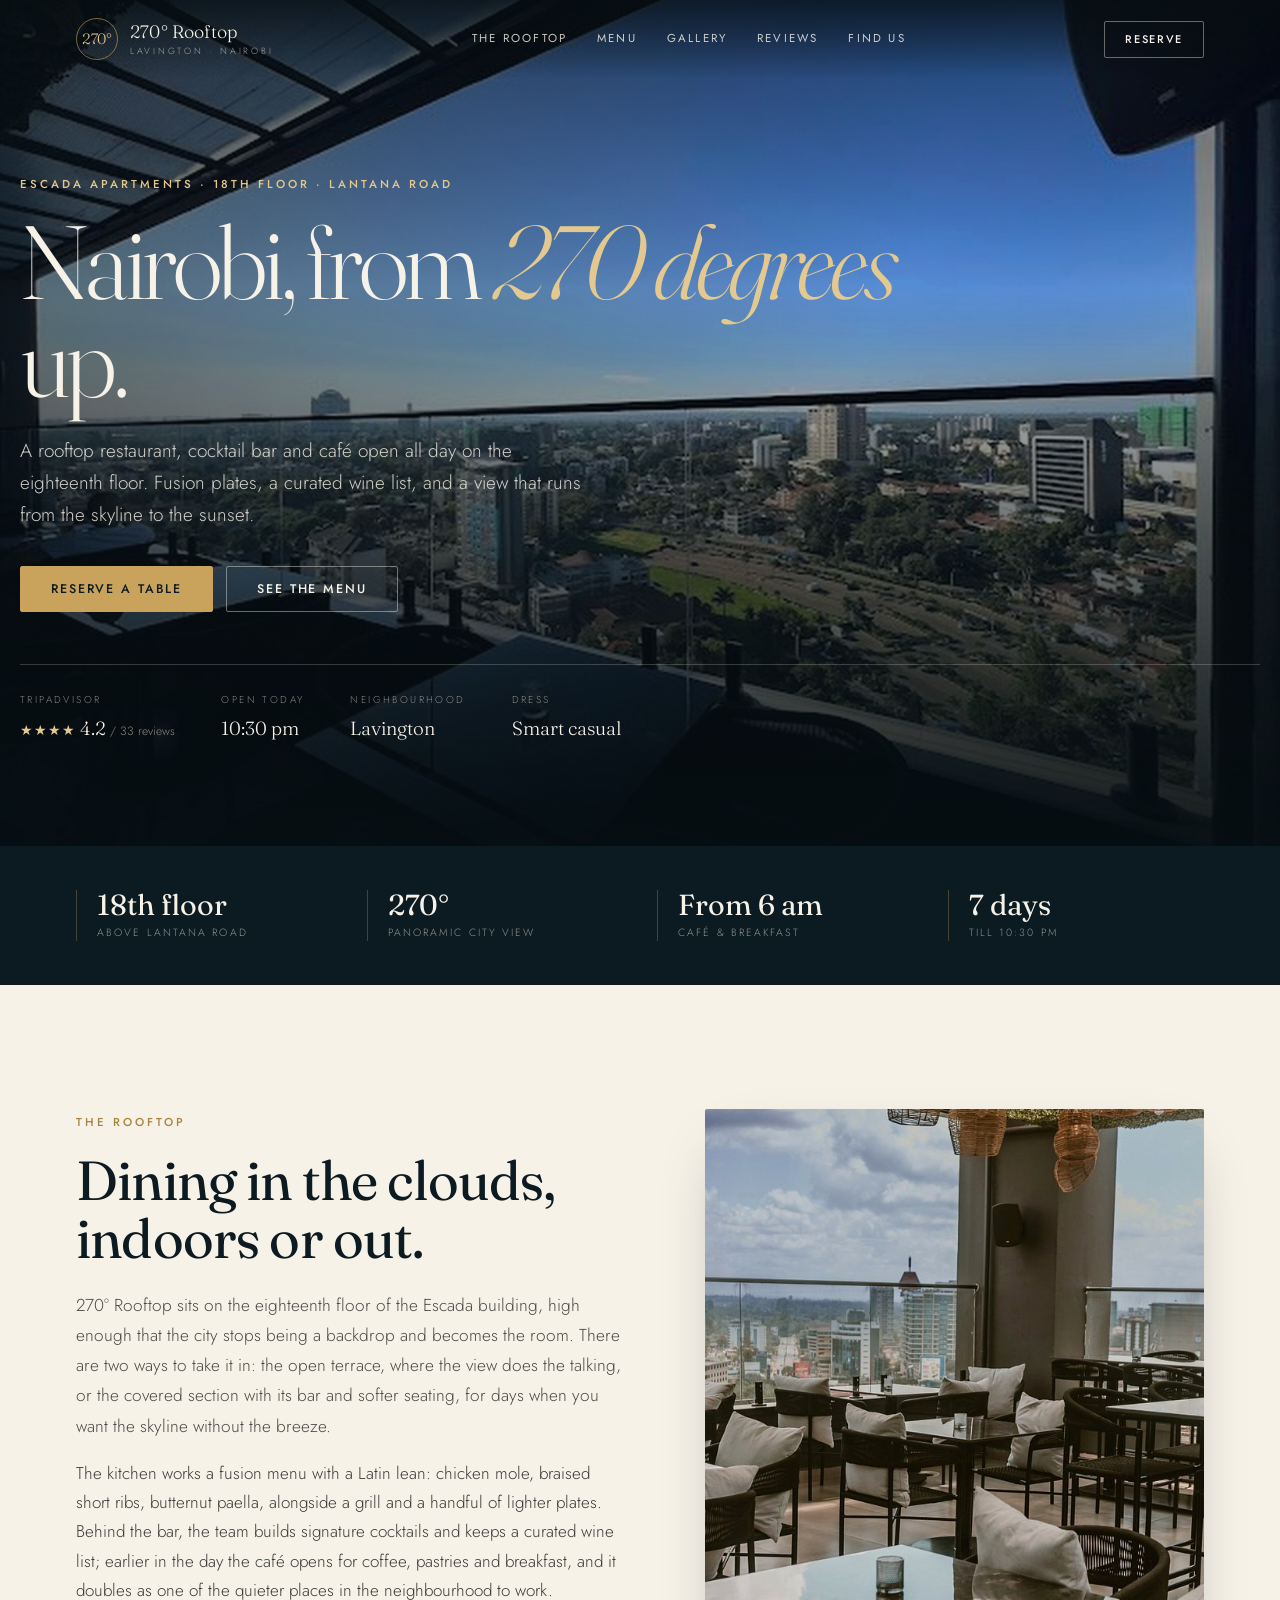
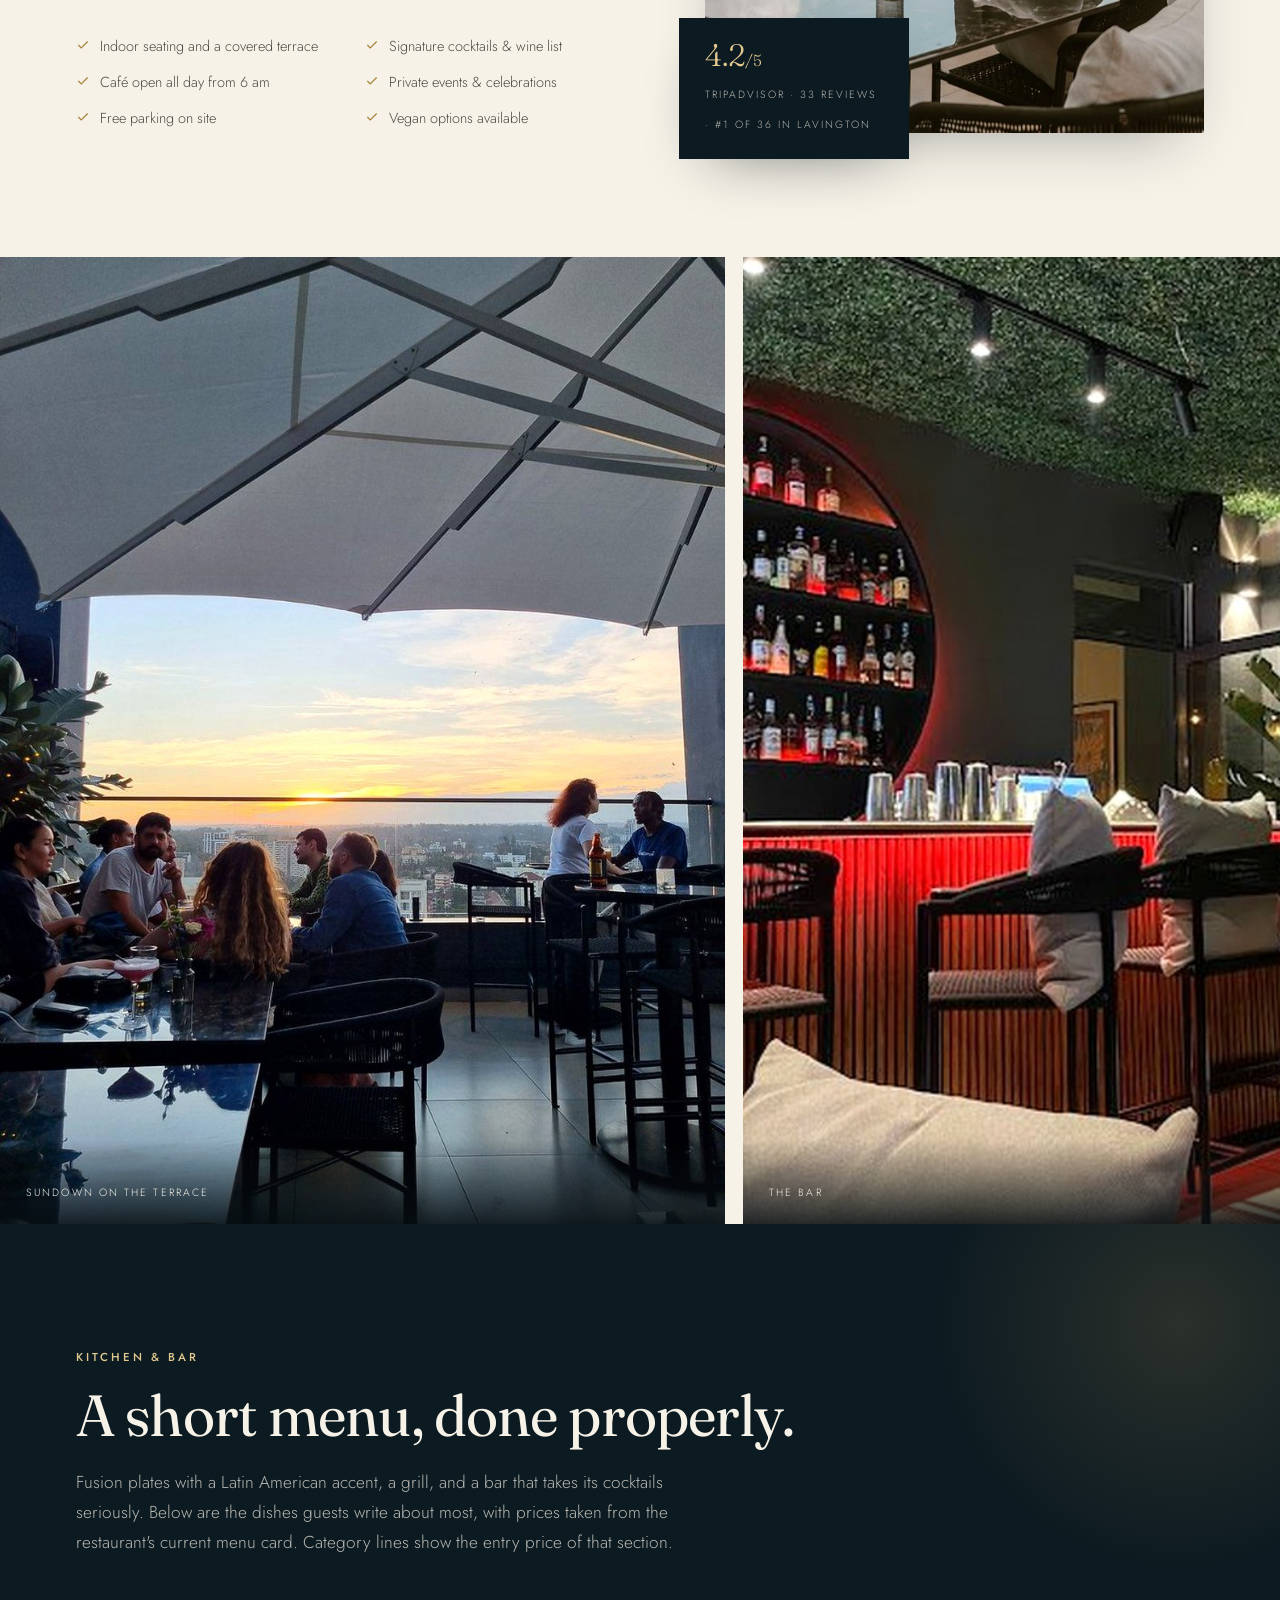
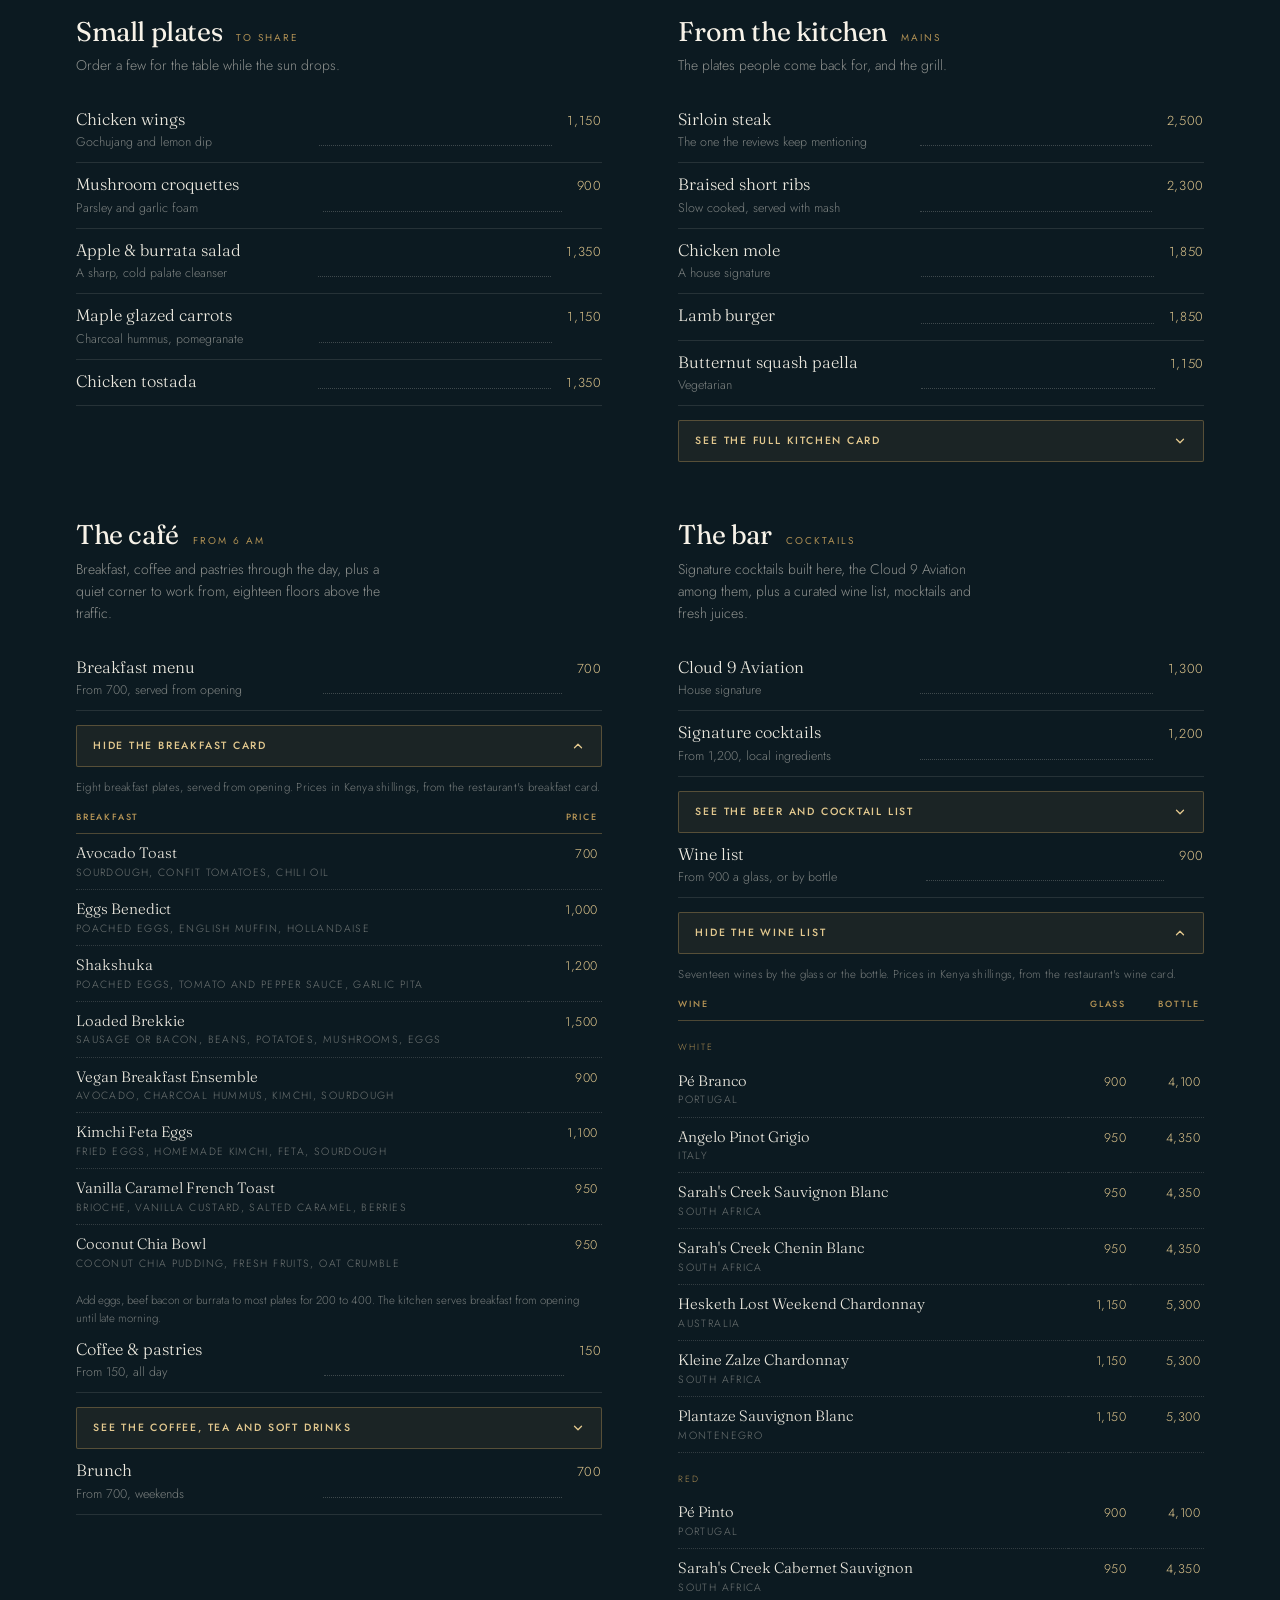
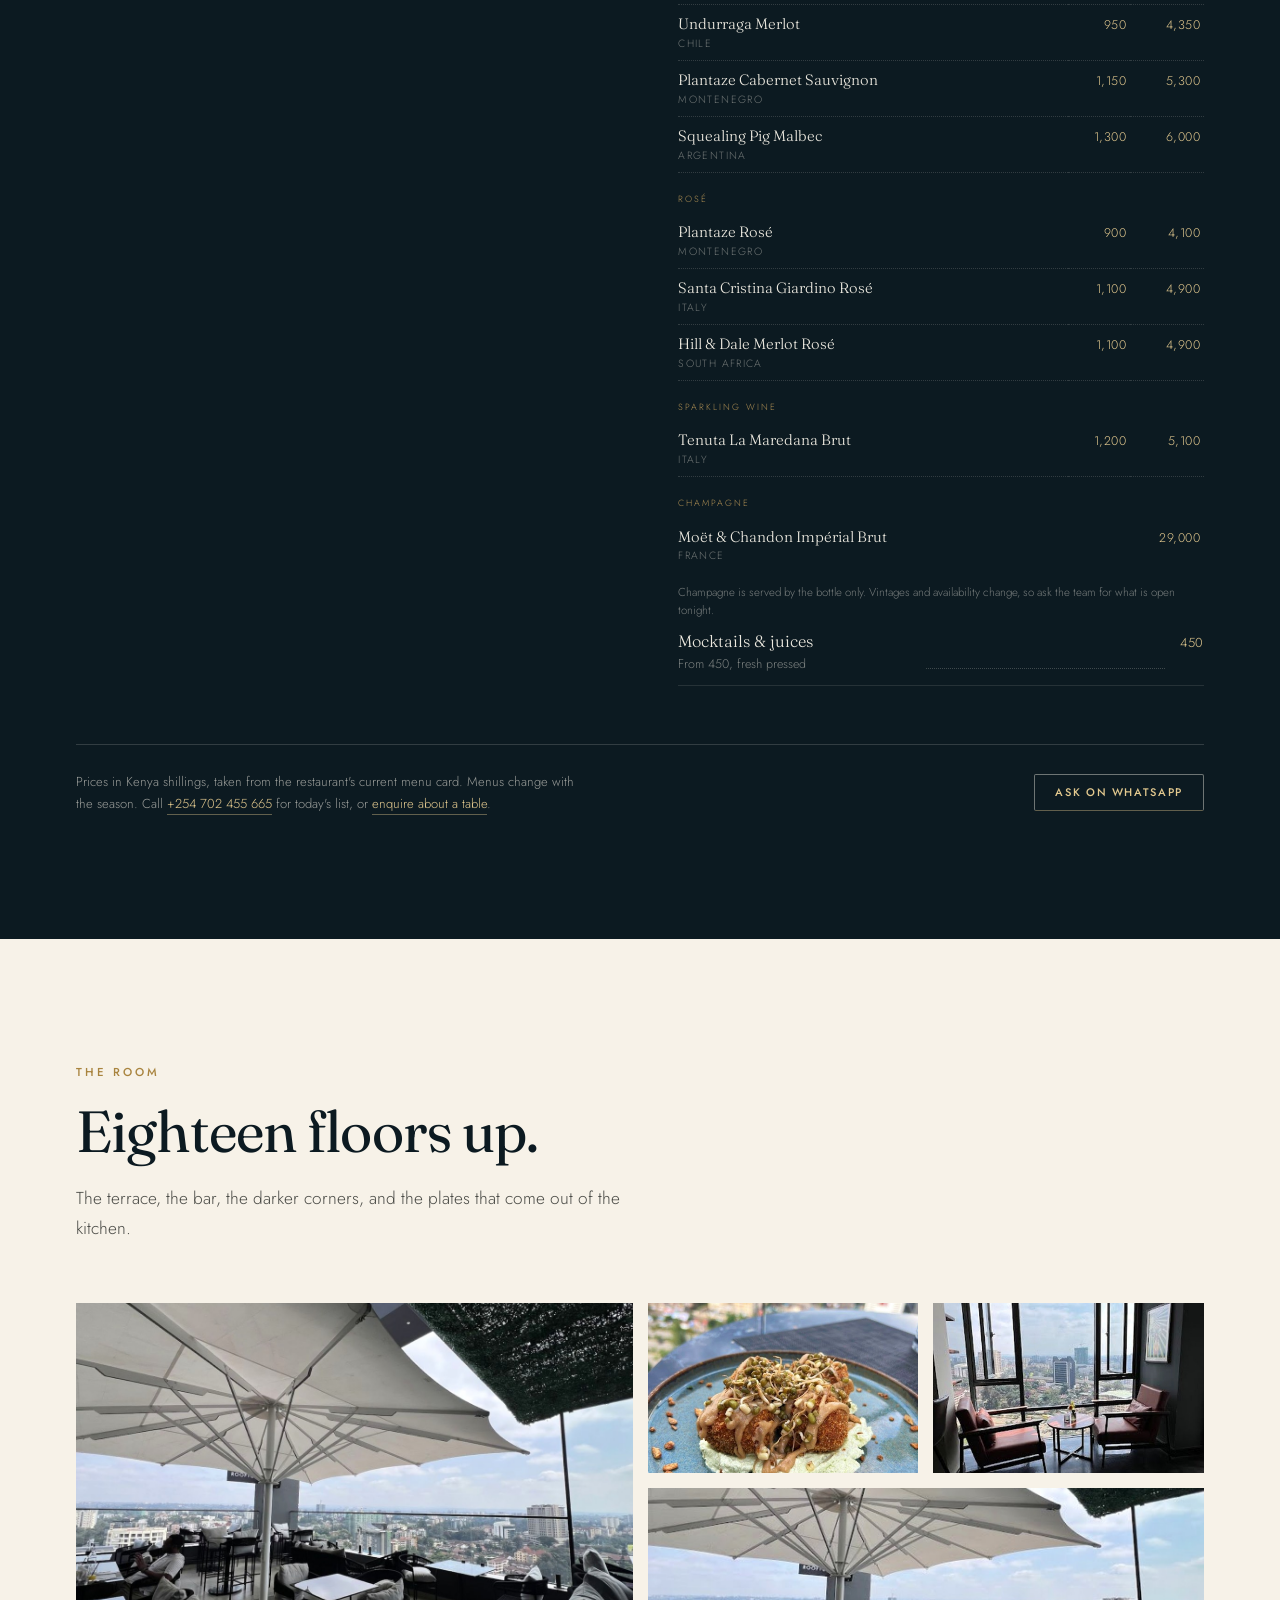
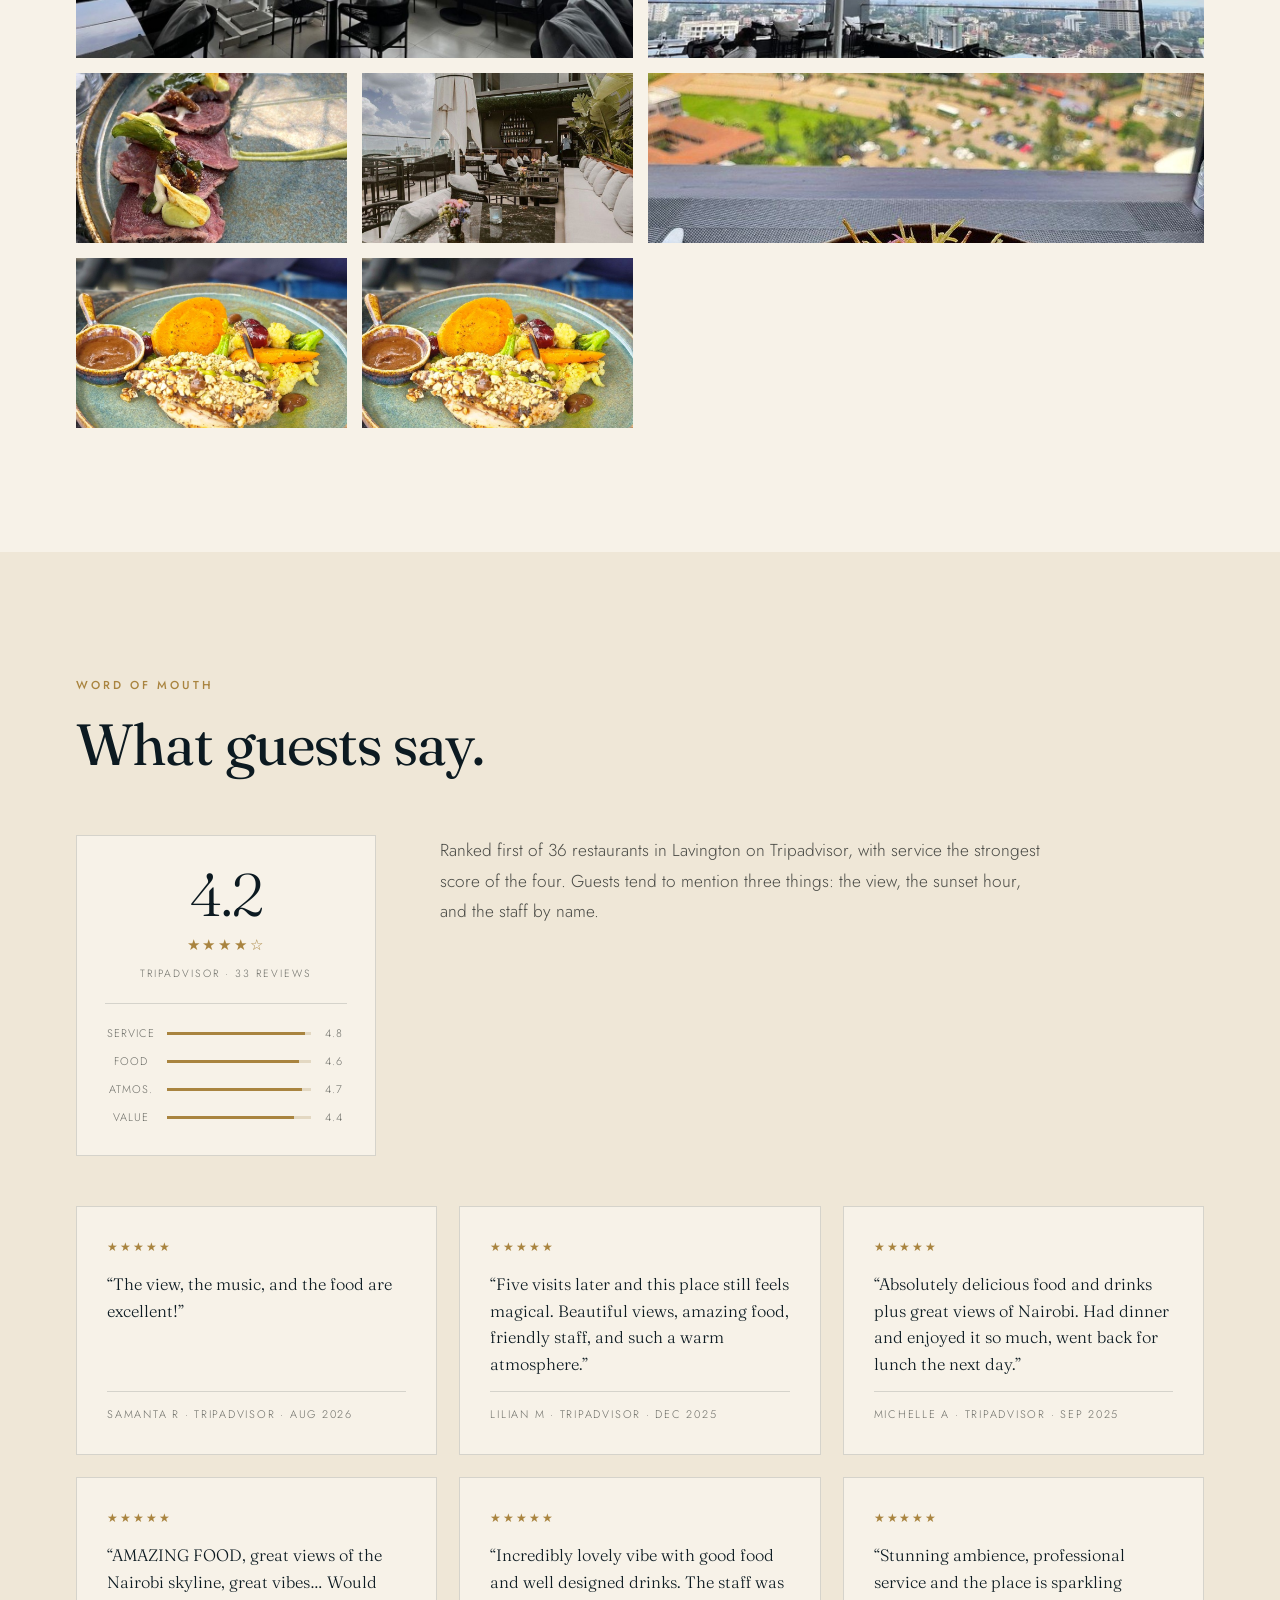
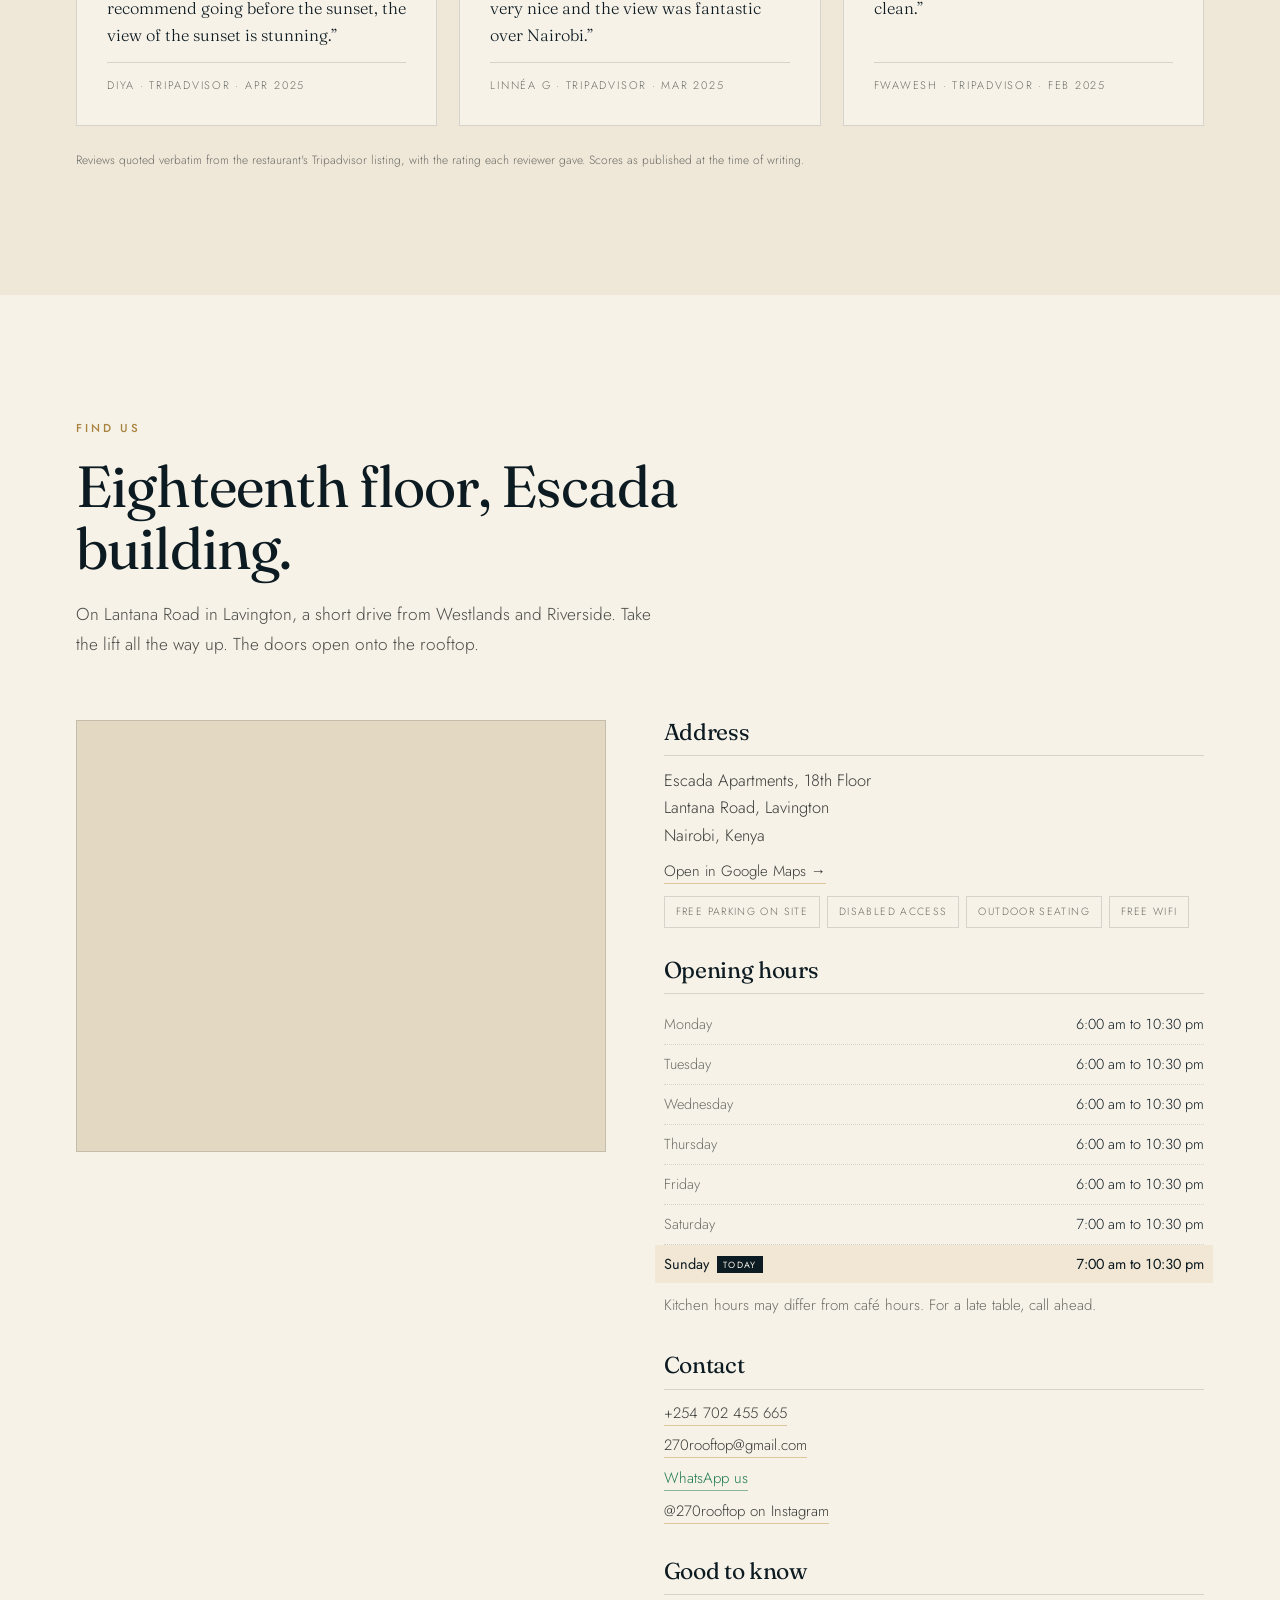
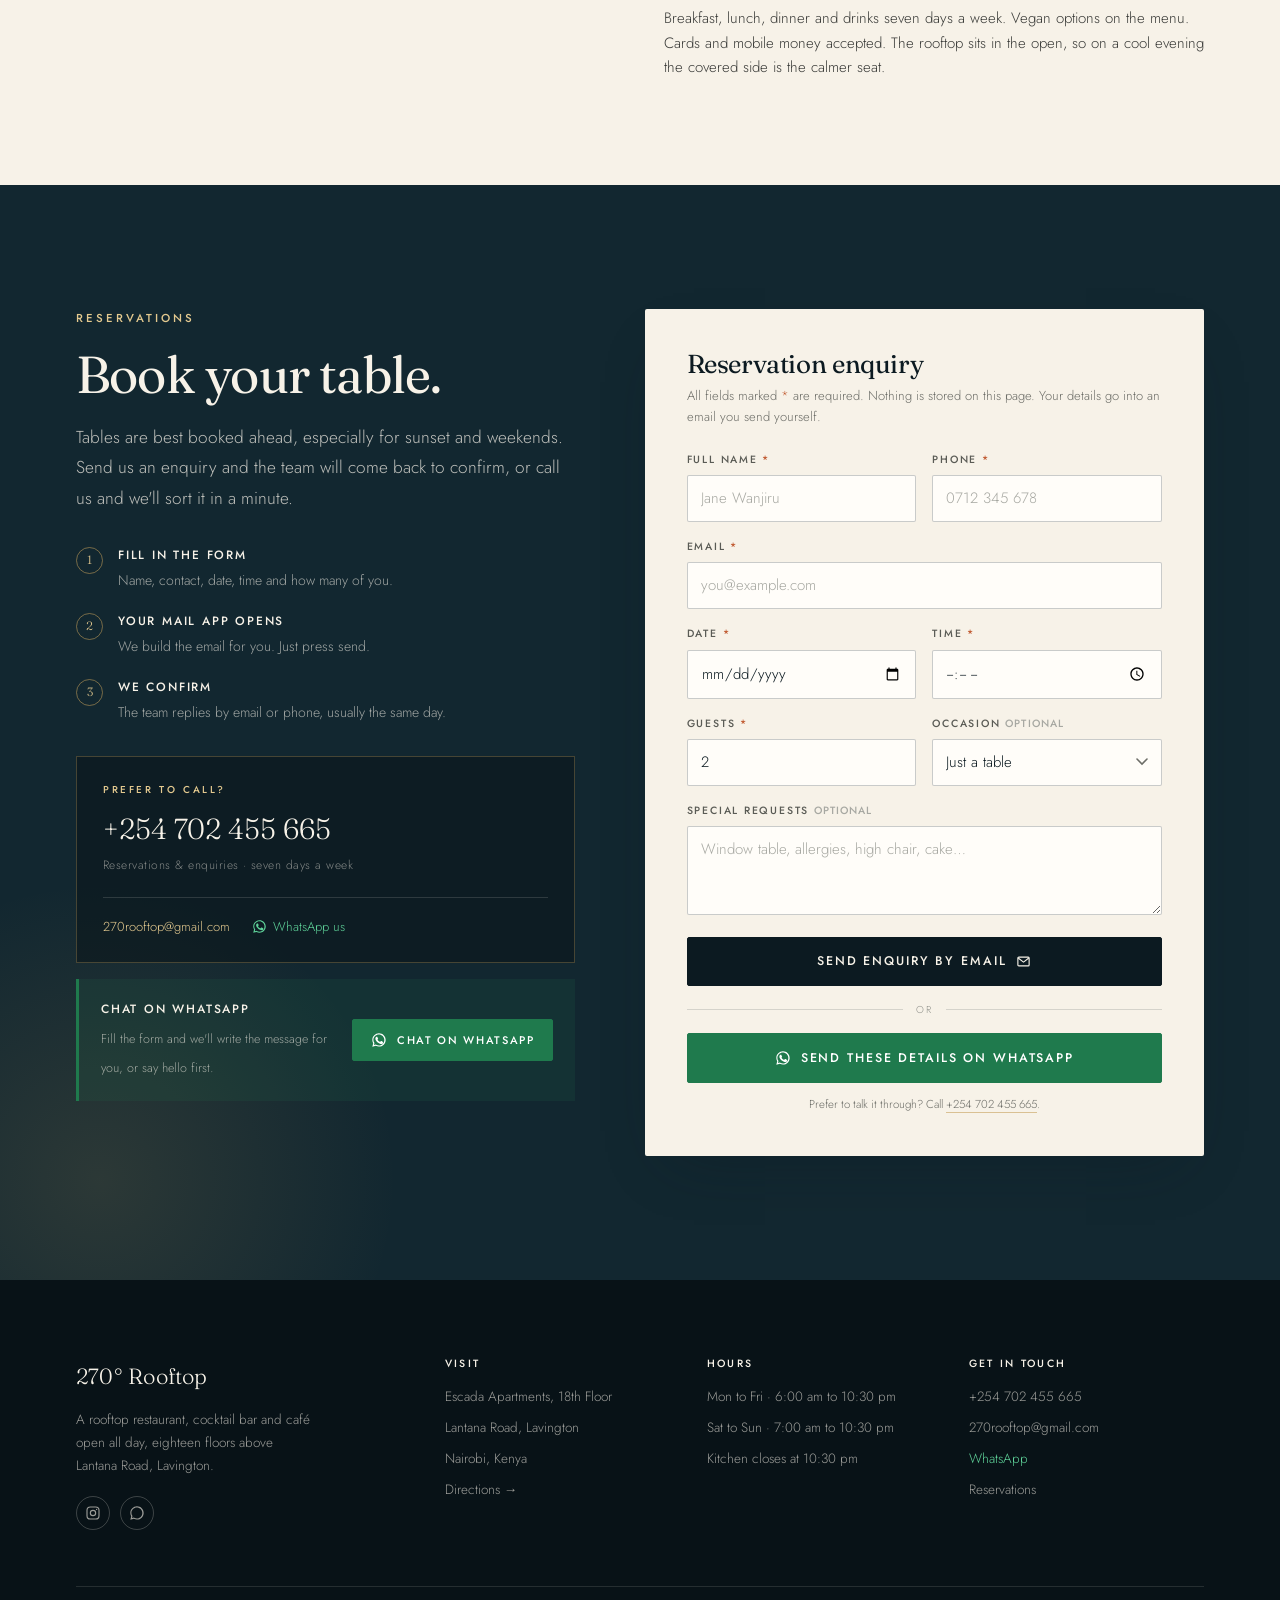
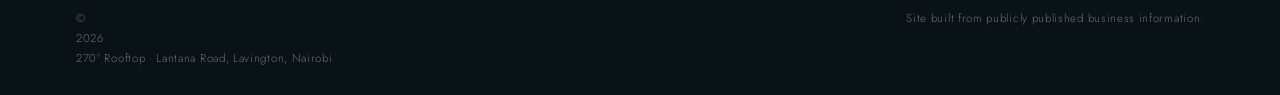
==== commit c4af389e: "Update favicon and website assets" ====
--- a/index.html
+++ b/index.html
@@ -89,6 +89,7 @@
 }
 </script>
 <link rel="stylesheet" href="css/styles.css">
+<link rel="icon" type="image/png" href="images/favicon.png">
 </head>
 <body id="top">
 
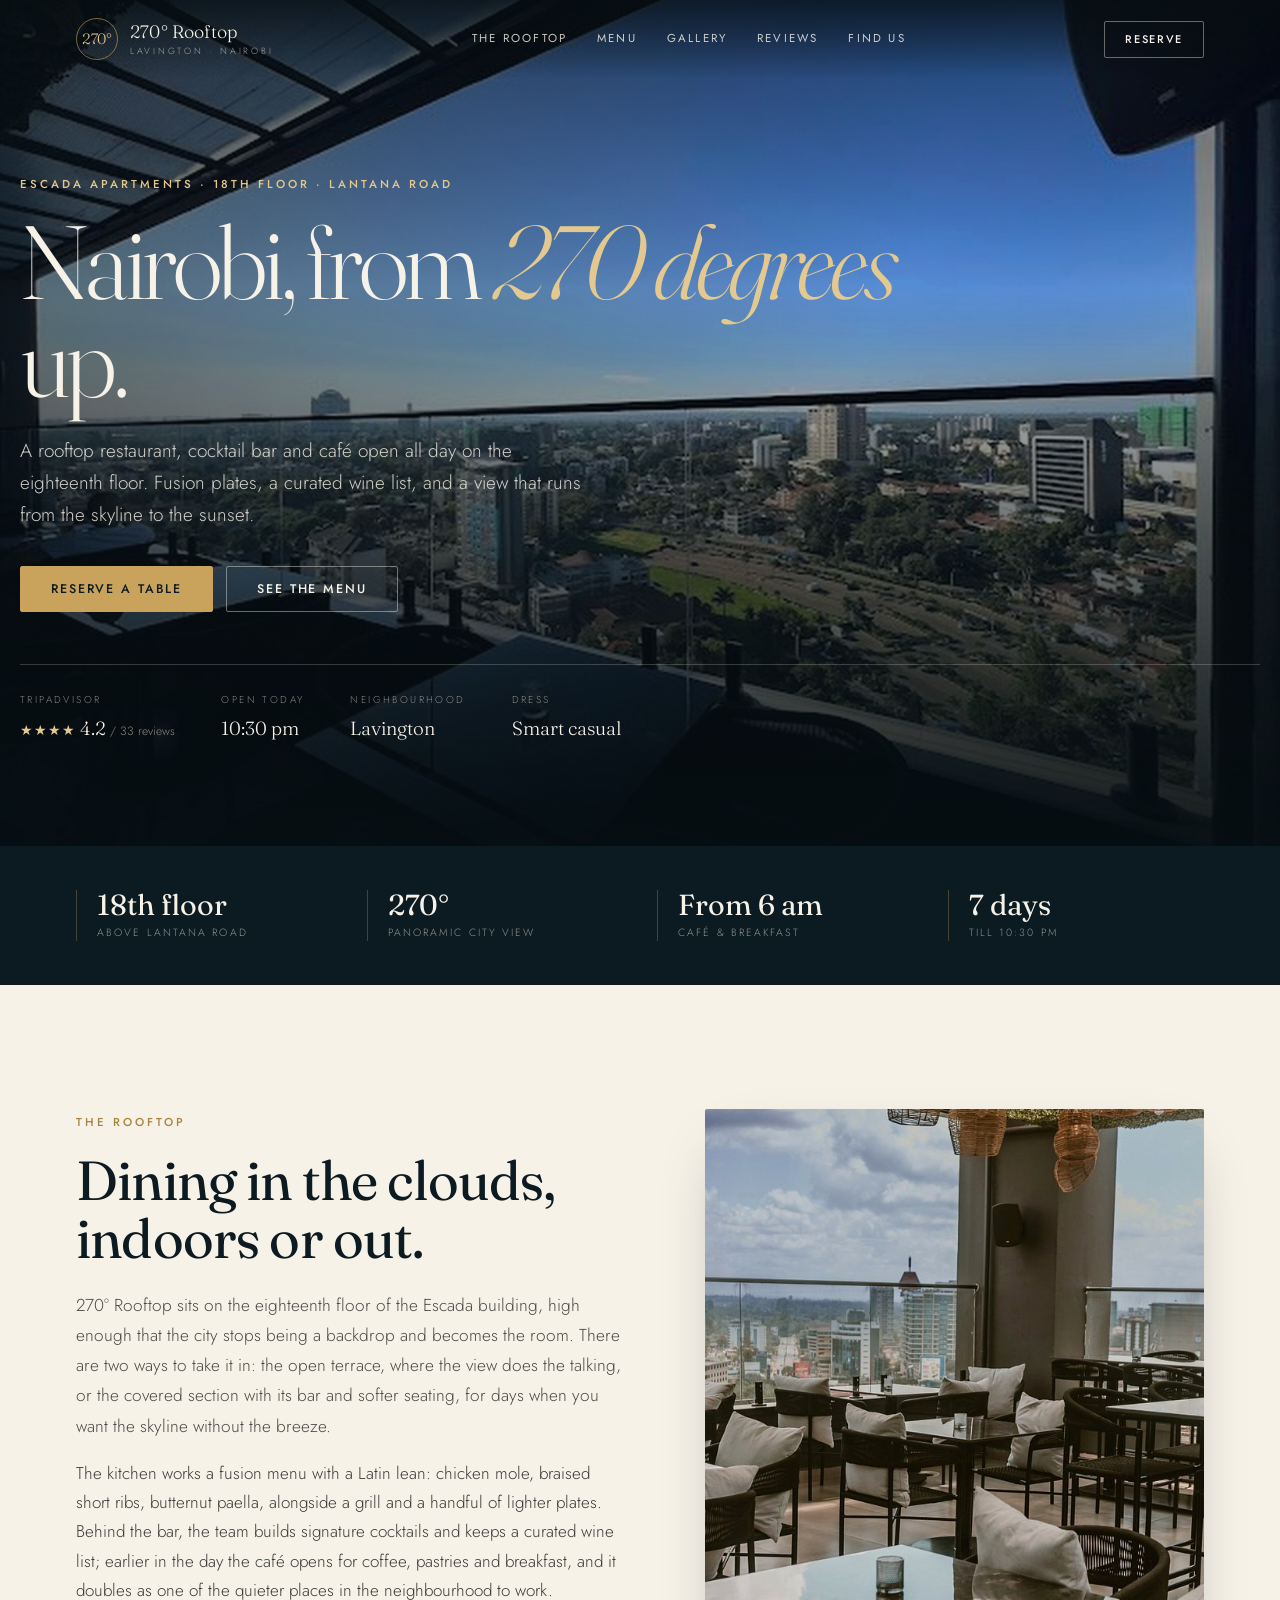
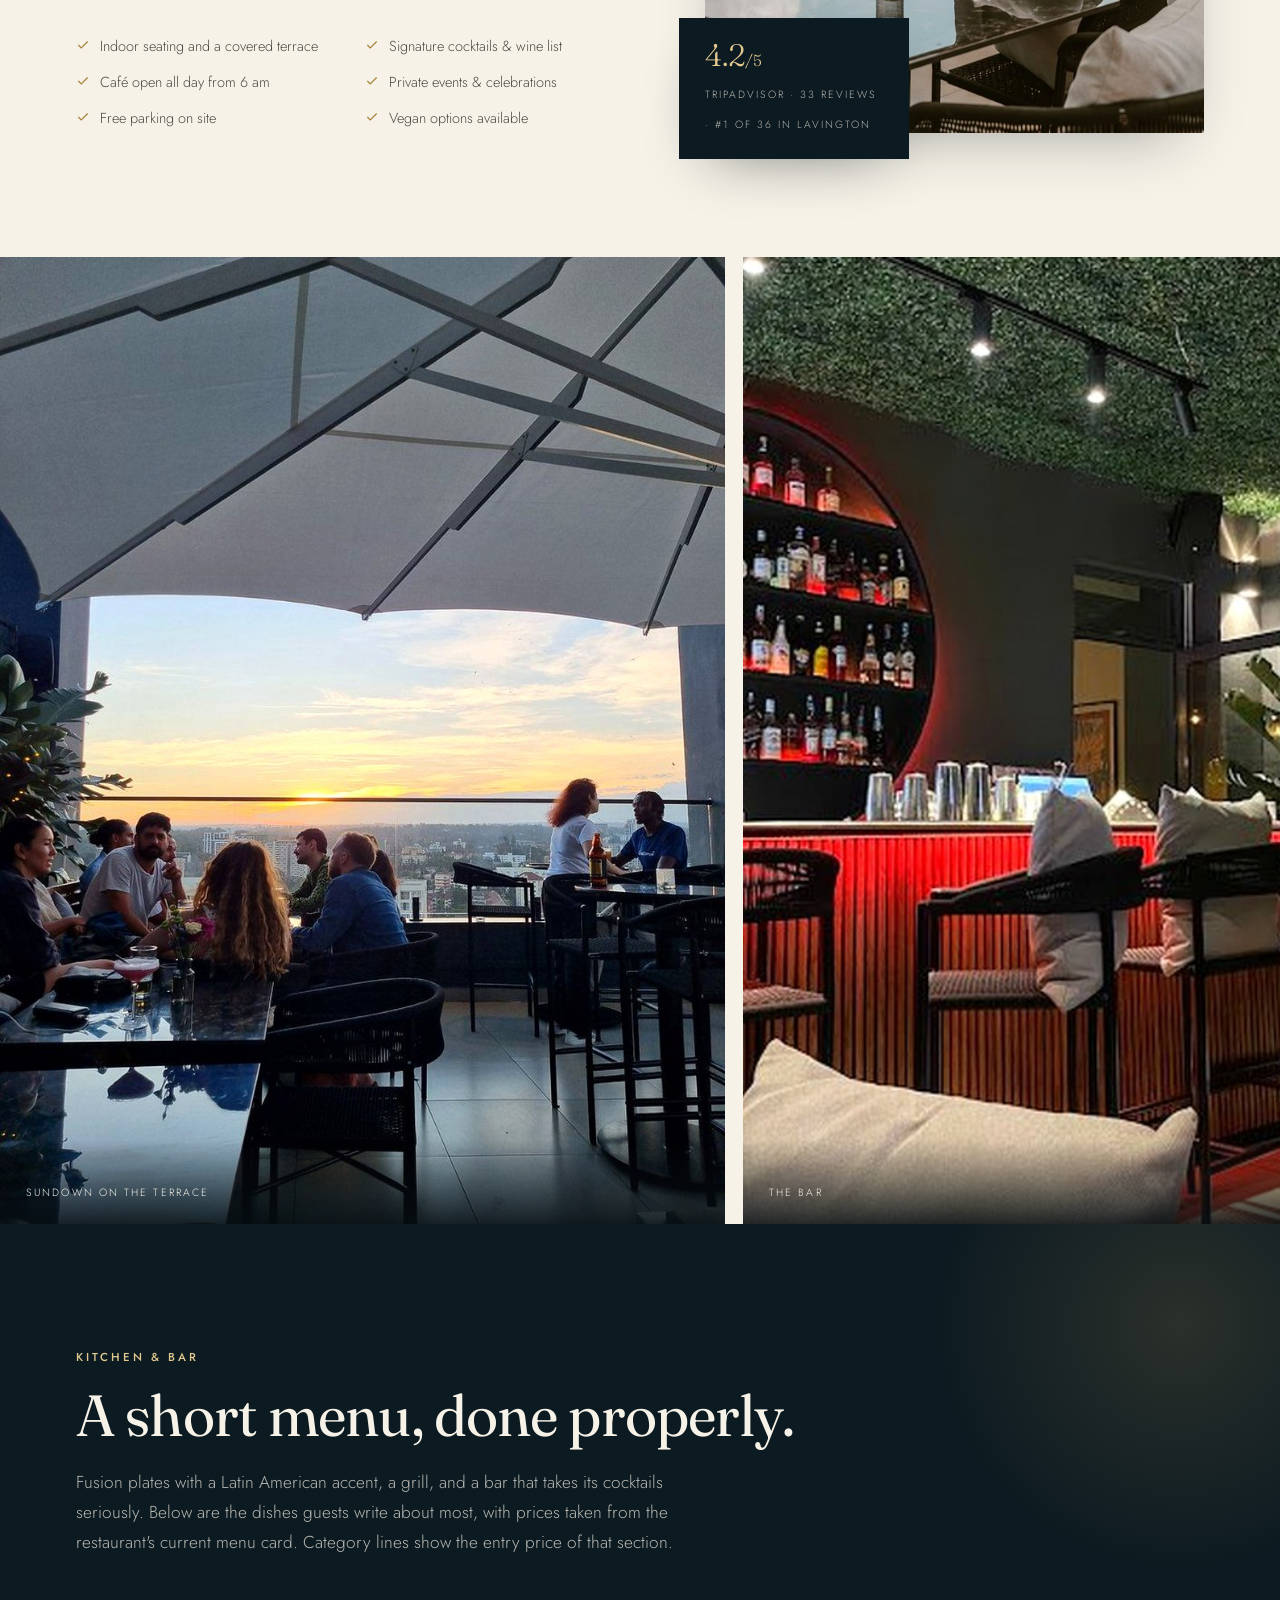
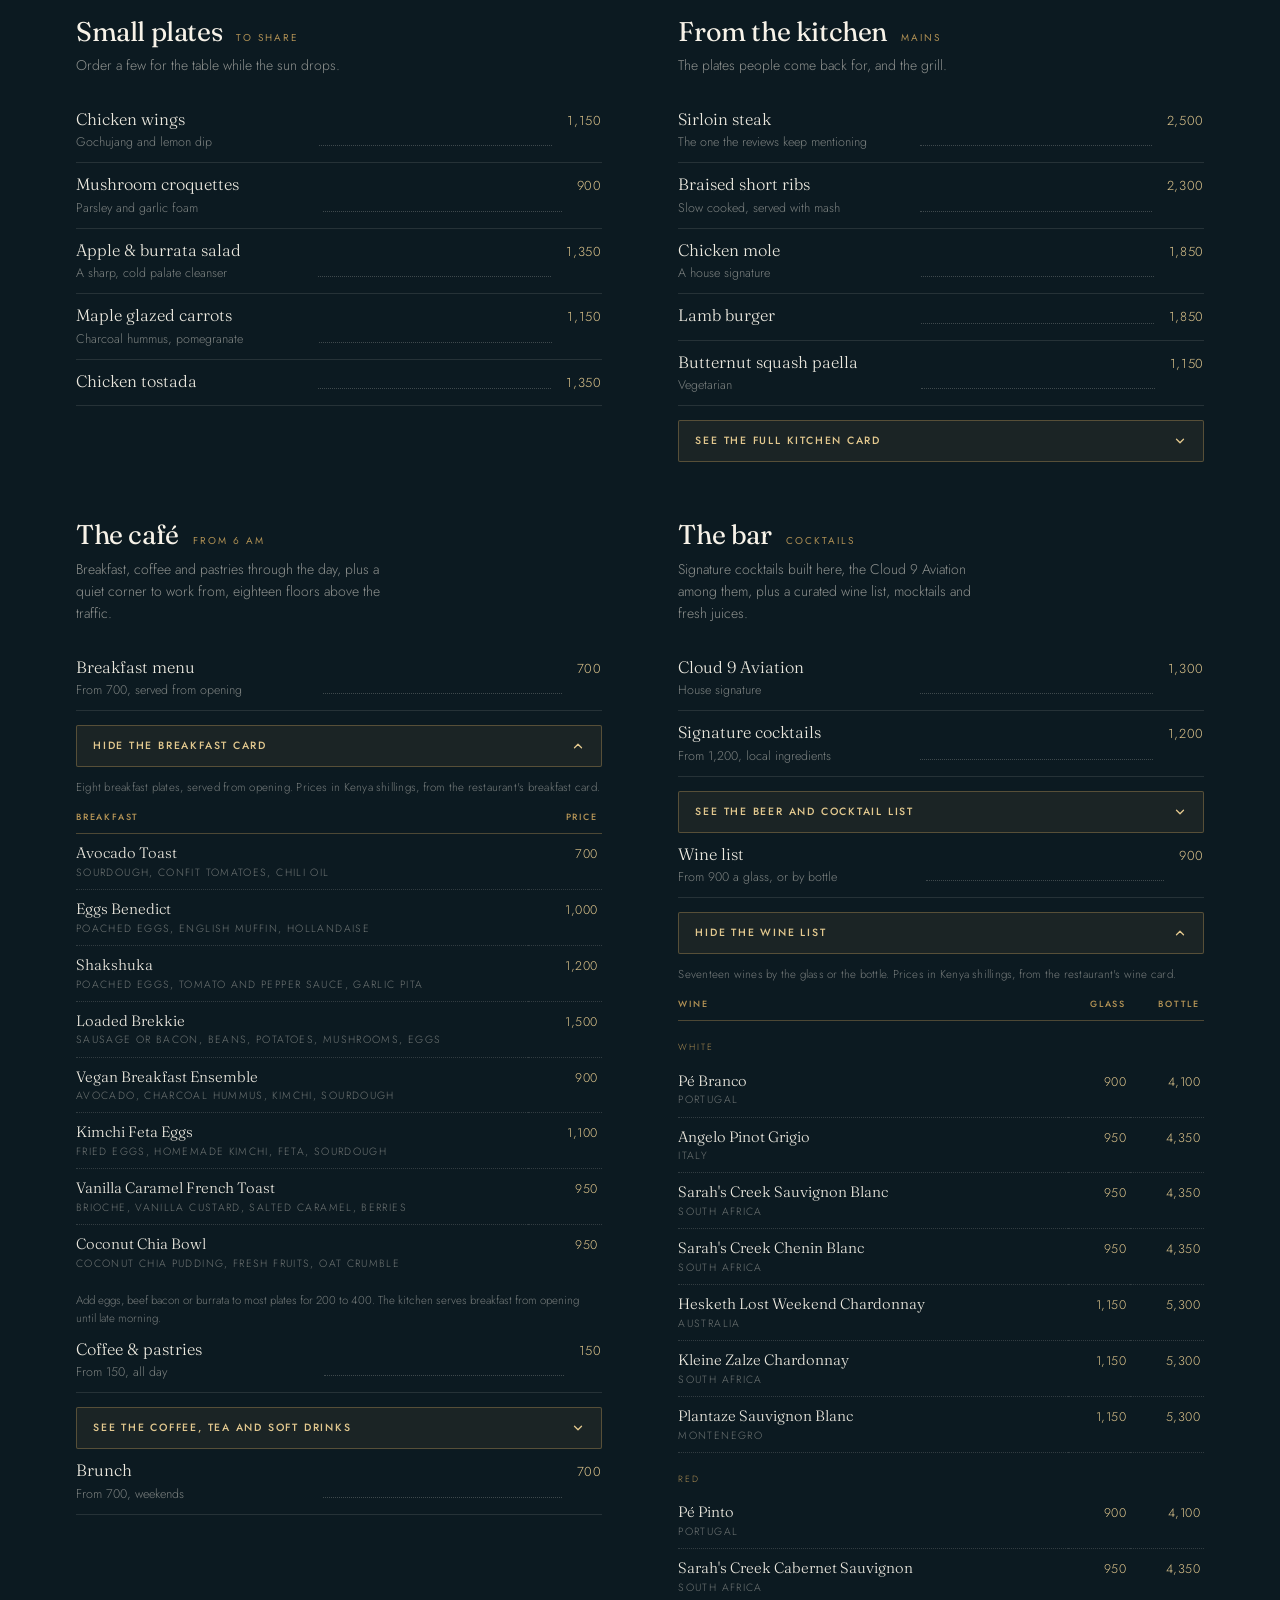
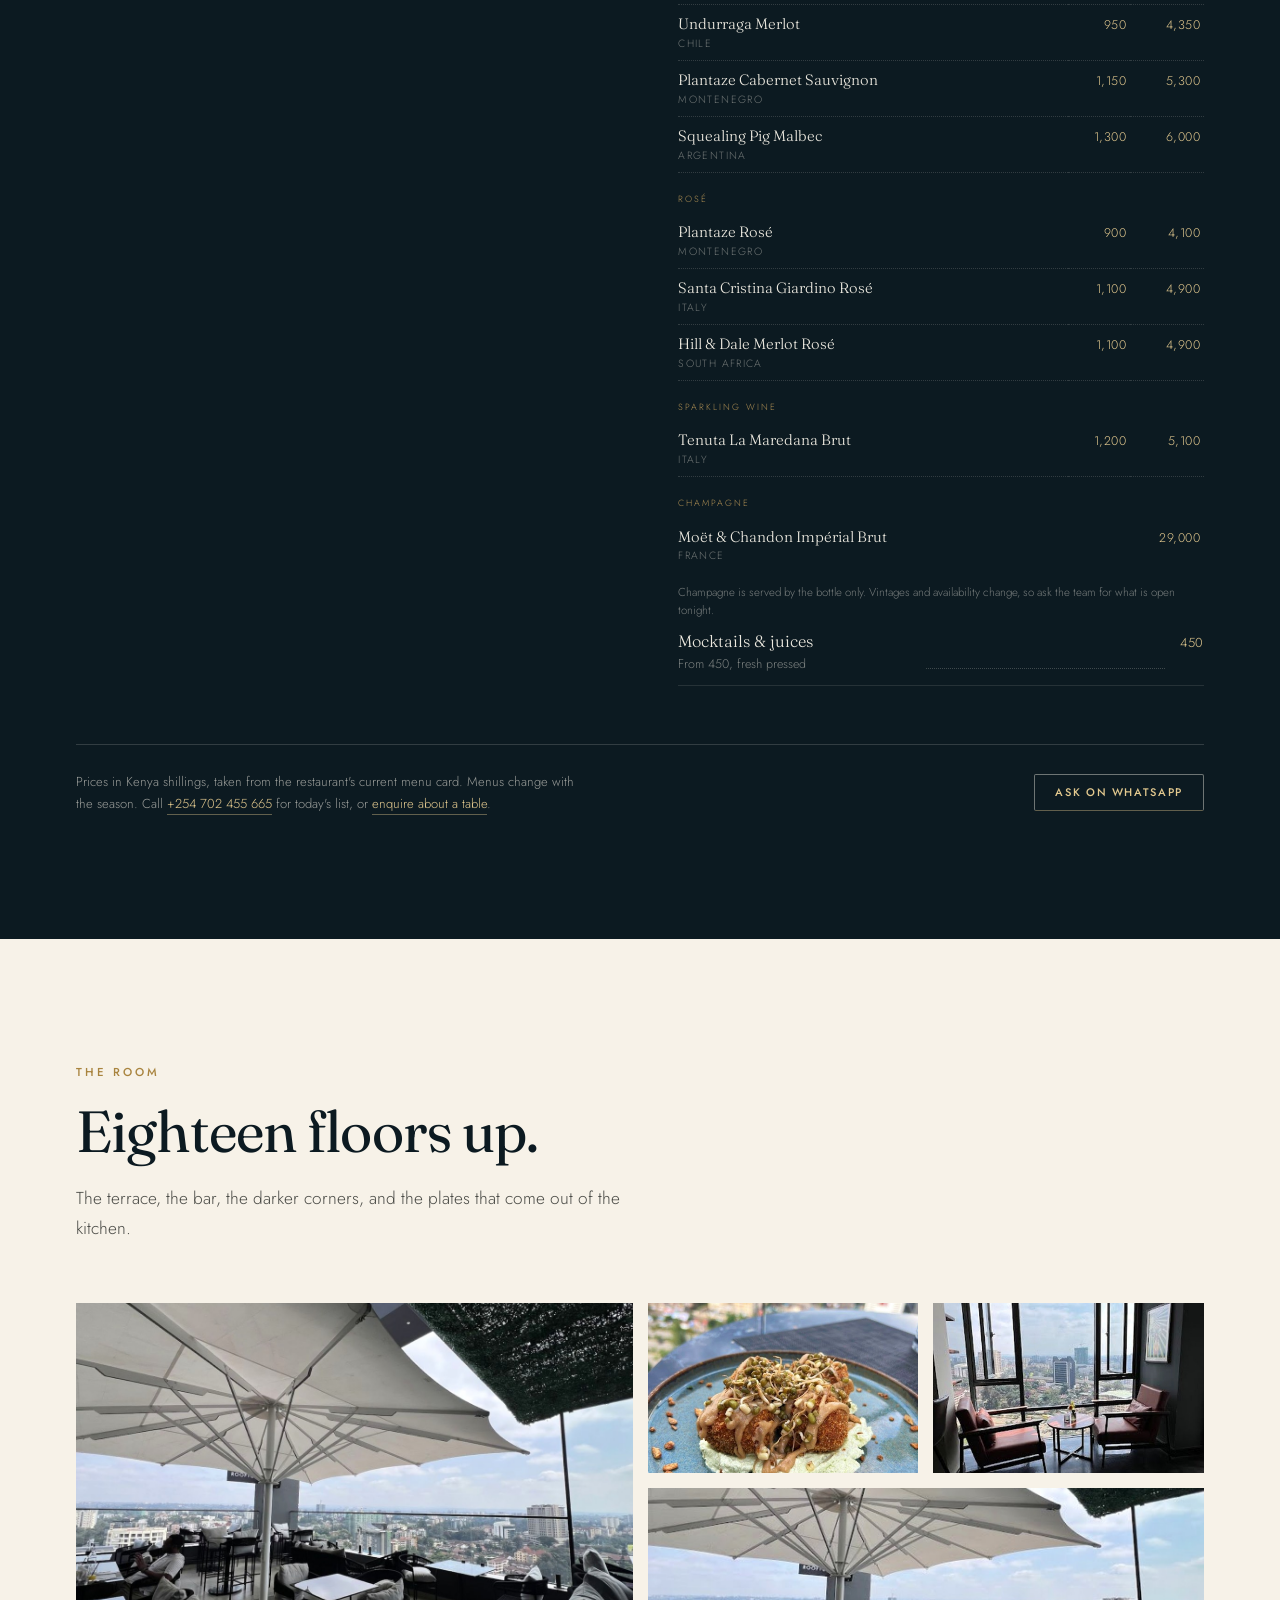
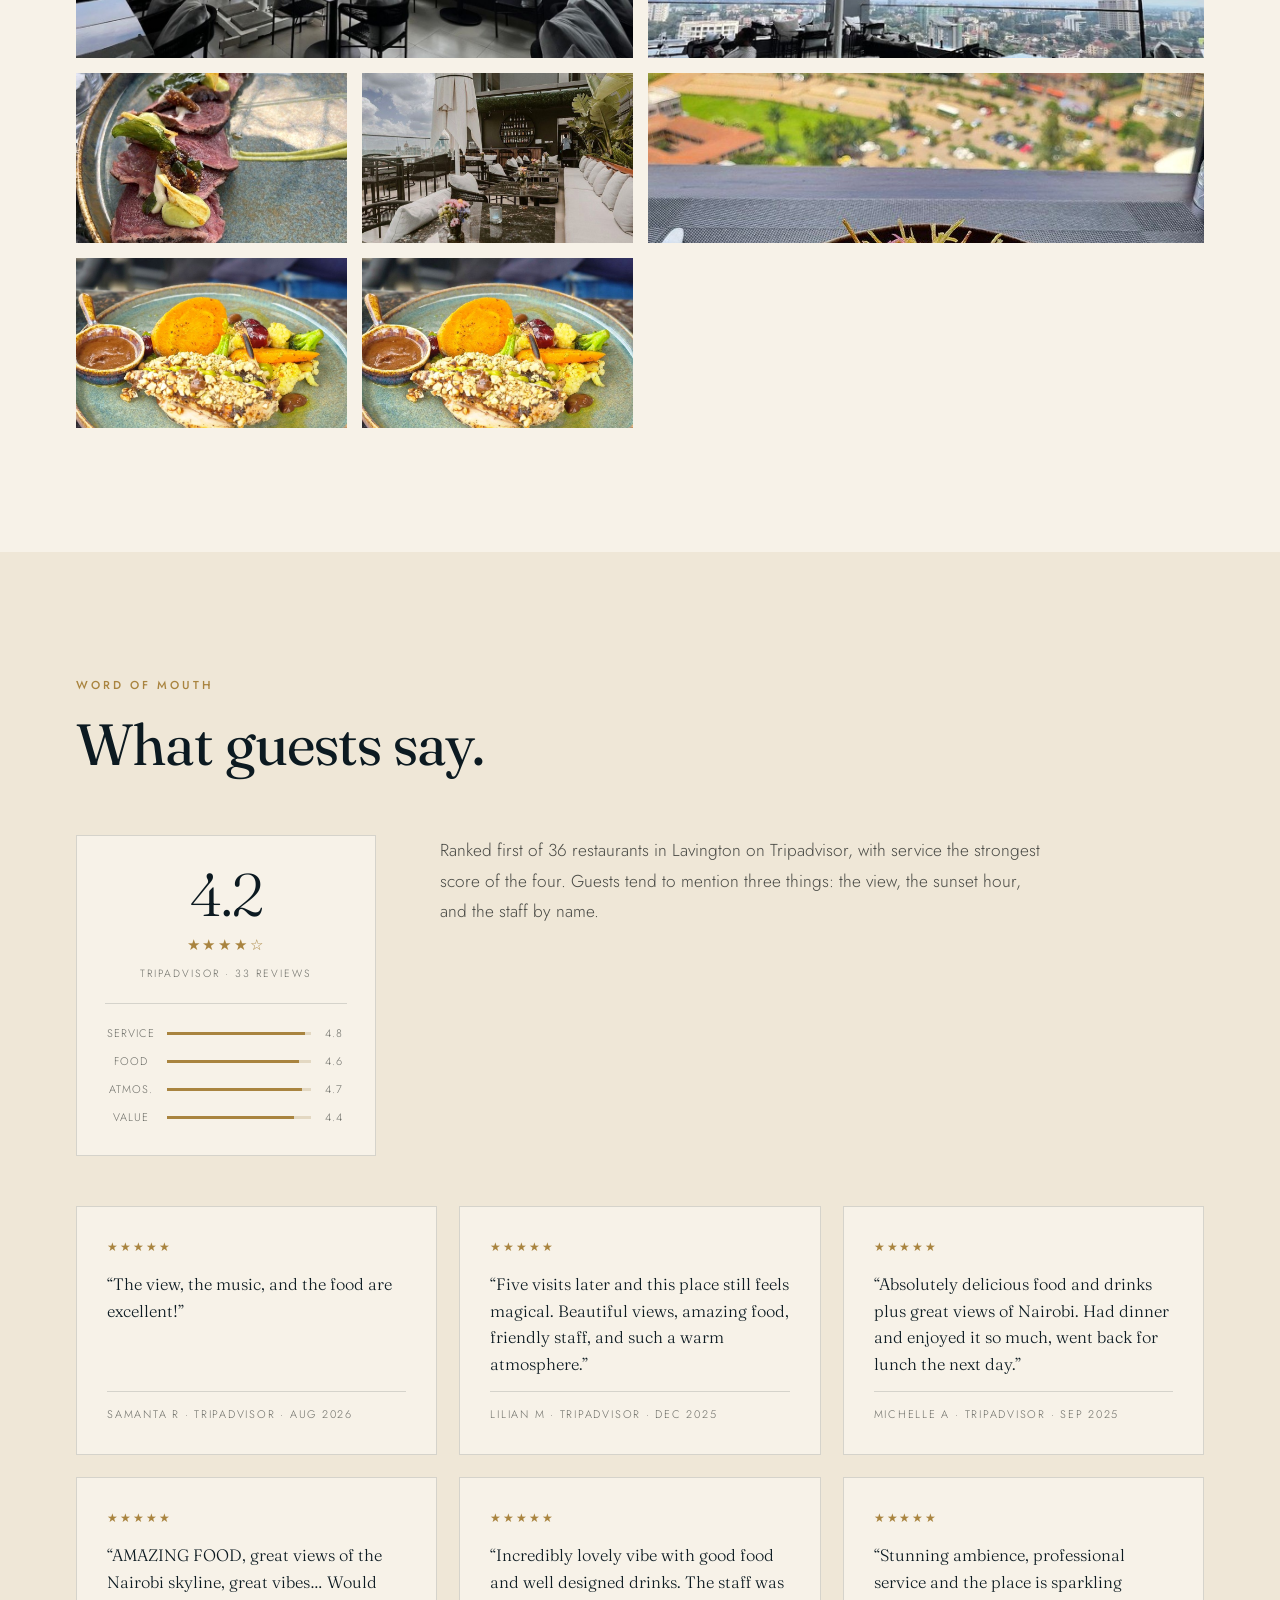
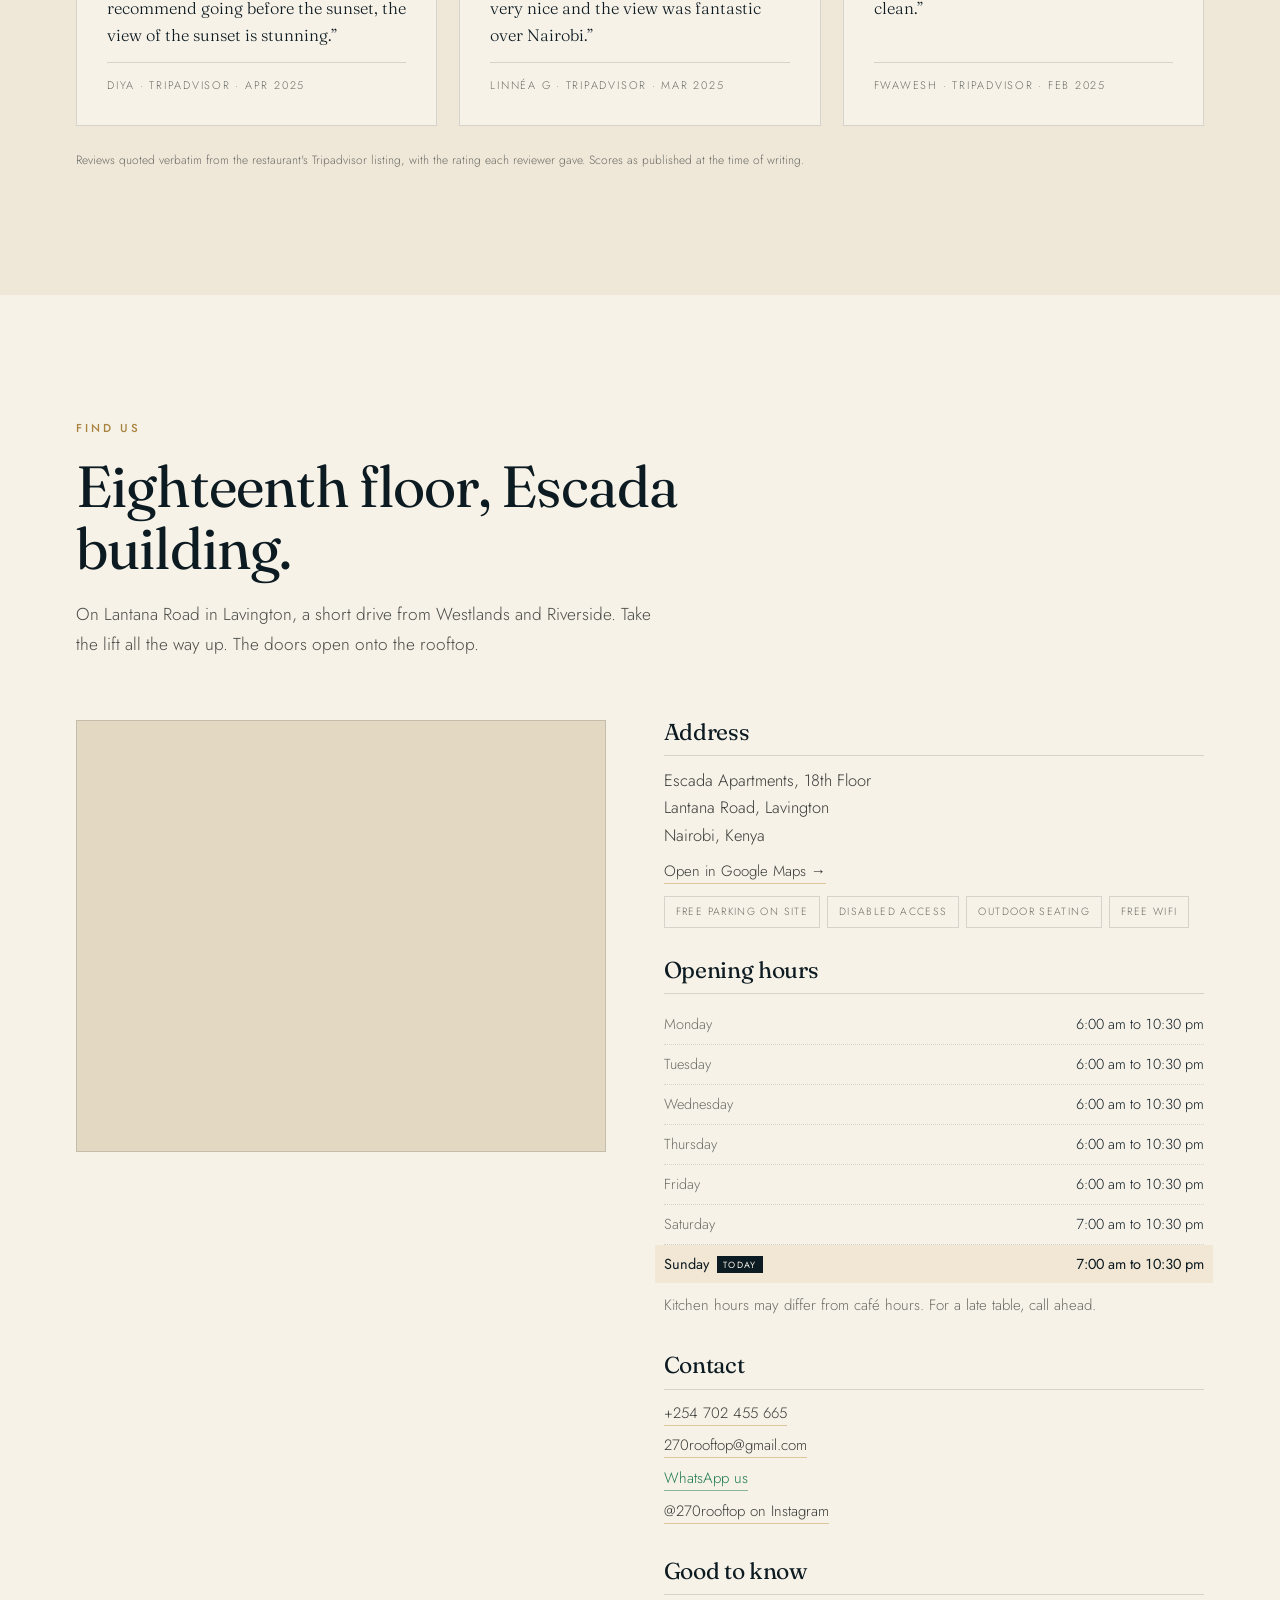
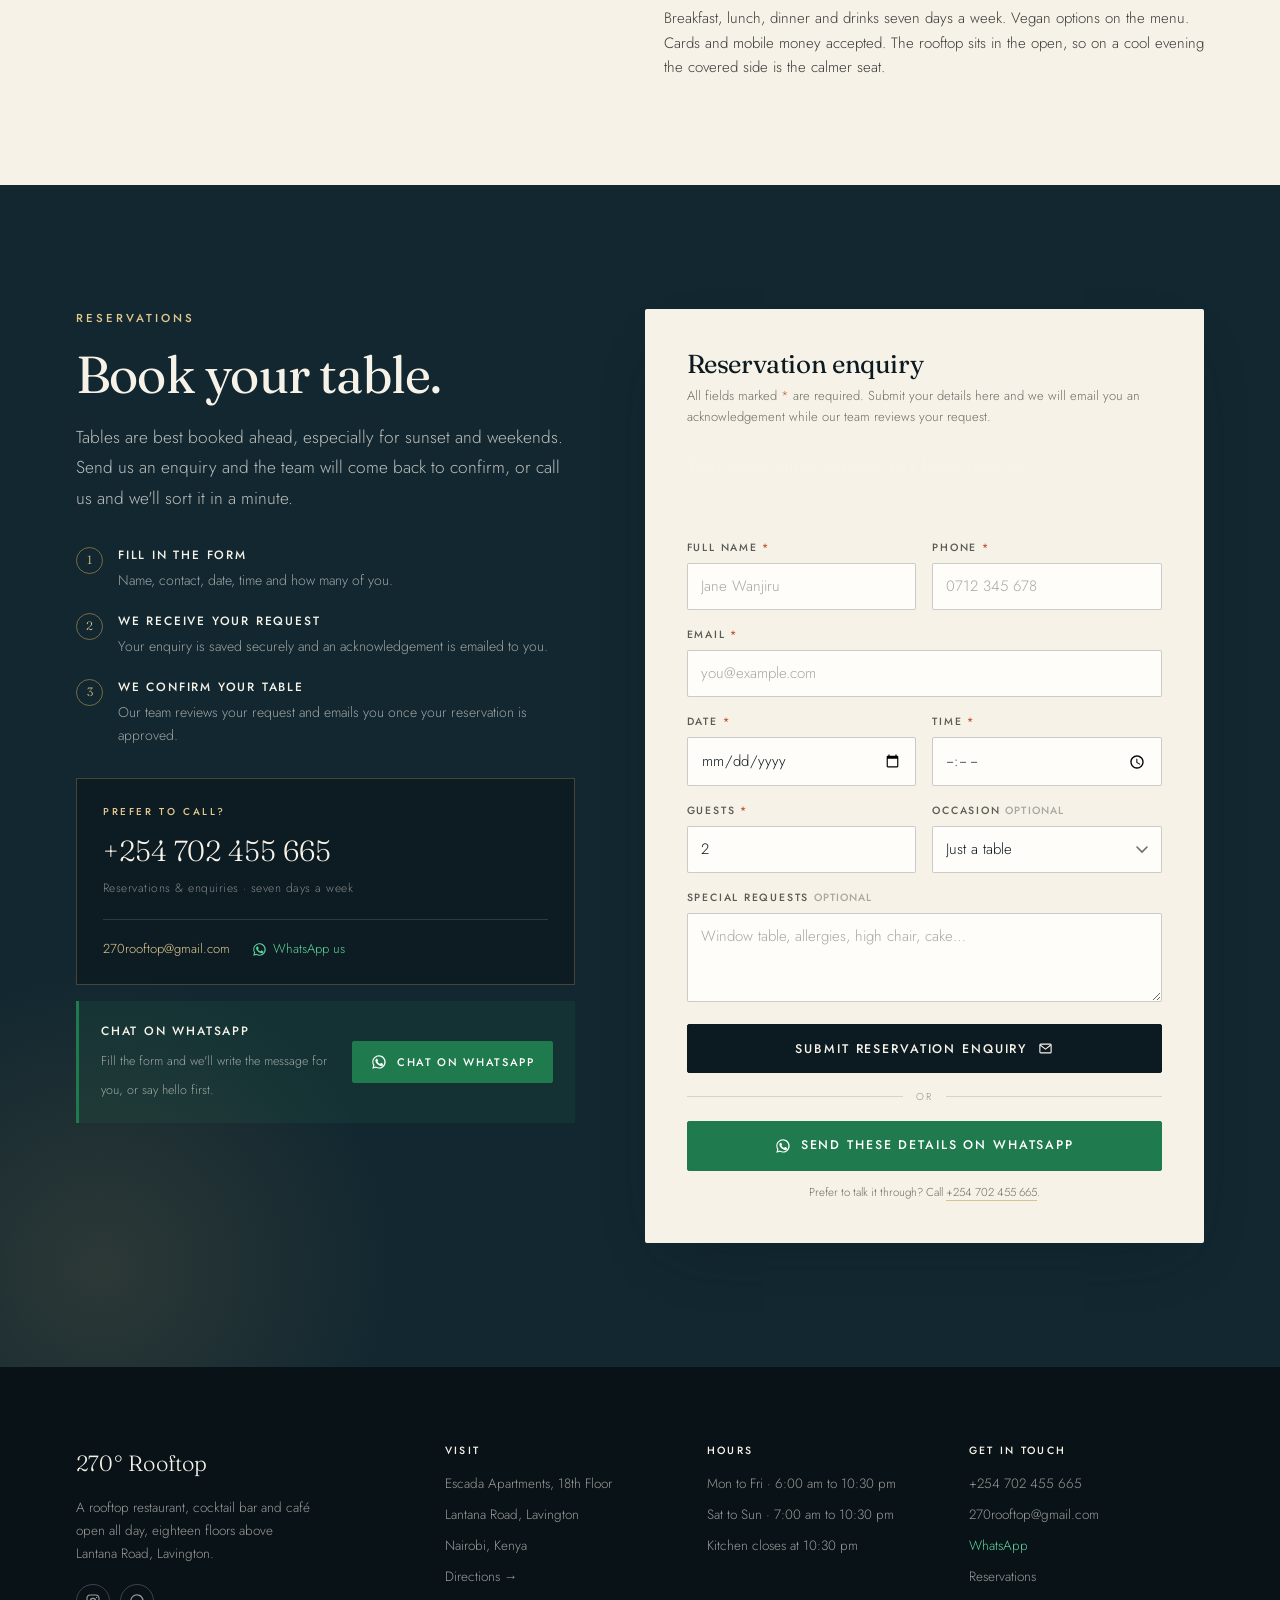
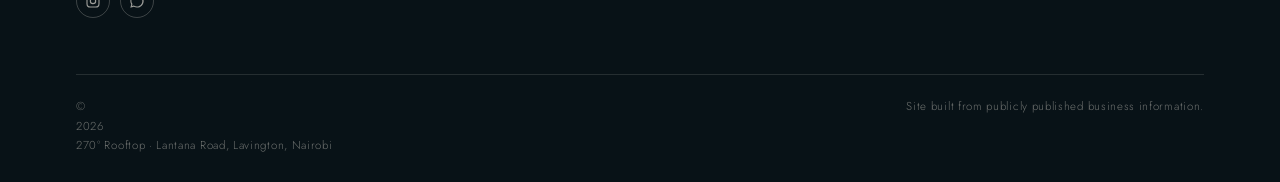
==== commit 4a65016e: "Update reservation form submission guidance" ====
--- a/index.html
+++ b/index.html
@@ -671,8 +671,8 @@
 
       <ol class="steps rv d2">
         <li><span class="n">1</span><div><strong>Fill in the form</strong><p>Name, contact, date, time and how many of you.</p></div></li>
-        <li><span class="n">2</span><div><strong>Your mail app opens</strong><p>We build the email for you. Just press send.</p></div></li>
-        <li><span class="n">3</span><div><strong>We confirm</strong><p>The team replies by email or phone, usually the same day.</p></div></li>
+        <li><span class="n">2</span><div><strong>We receive your request</strong><p>Your enquiry is saved securely and an acknowledgement is emailed to you.</p></div></li>
+        <li><span class="n">3</span><div><strong>We confirm your table</strong><p>Our team reviews your request and emails you once your reservation is approved.</p></div></li>
       </ol>
 
       <div class="callbox rv d3">
@@ -702,11 +702,16 @@
 
     <div class="form-card rv d1">
       <h3>Reservation enquiry</h3>
-      <p class="fsub">All fields marked <span style="color:var(--ember)">*</span> are required. Nothing is stored on this page. Your details go into an email you send yourself.</p>
+      <p class="fsub">All fields marked <span style="color:var(--ember)">*</span> are required. Submit your details here and we will email you an acknowledgement while our team reviews your request.</p>
 
       <div class="form-alert" id="formAlert" role="alert" aria-live="assertive">
         <strong>Please check the highlighted fields.</strong>
-        <span id="alertDetail">Some details are missing or need correcting before we can build your email.</span>
+        <span id="alertDetail">Some details are missing or need correcting before we can submit your enquiry.</span>
+      </div>
+
+      <div class="form-success" id="formSuccess" role="status" aria-live="polite">
+        <strong>Your reservation request has been received.</strong>
+        <span id="successDetail">We have emailed you an acknowledgement. Your table is not confirmed until our team approves the request.</span>
       </div>
 
       <form id="resForm" novalidate>
@@ -773,7 +778,7 @@
 
         <div class="form-foot">
           <button type="submit" class="btn btn-solid btn-block">
-            Send enquiry by email
+            Submit reservation enquiry
             <svg width="15" height="15" viewBox="0 0 24 24" fill="none" stroke="currentColor" stroke-width="1.8" aria-hidden="true"><path d="M4 4h16v16H4z" opacity="0"/><path d="M3 6.5A1.5 1.5 0 014.5 5h15A1.5 1.5 0 0121 6.5v11a1.5 1.5 0 01-1.5 1.5h-15A1.5 1.5 0 013 17.5v-11z"/><path d="M3.5 6.5L12 13l8.5-6.5"/></svg>
           </button>
           <div class="or-line">or</div>
